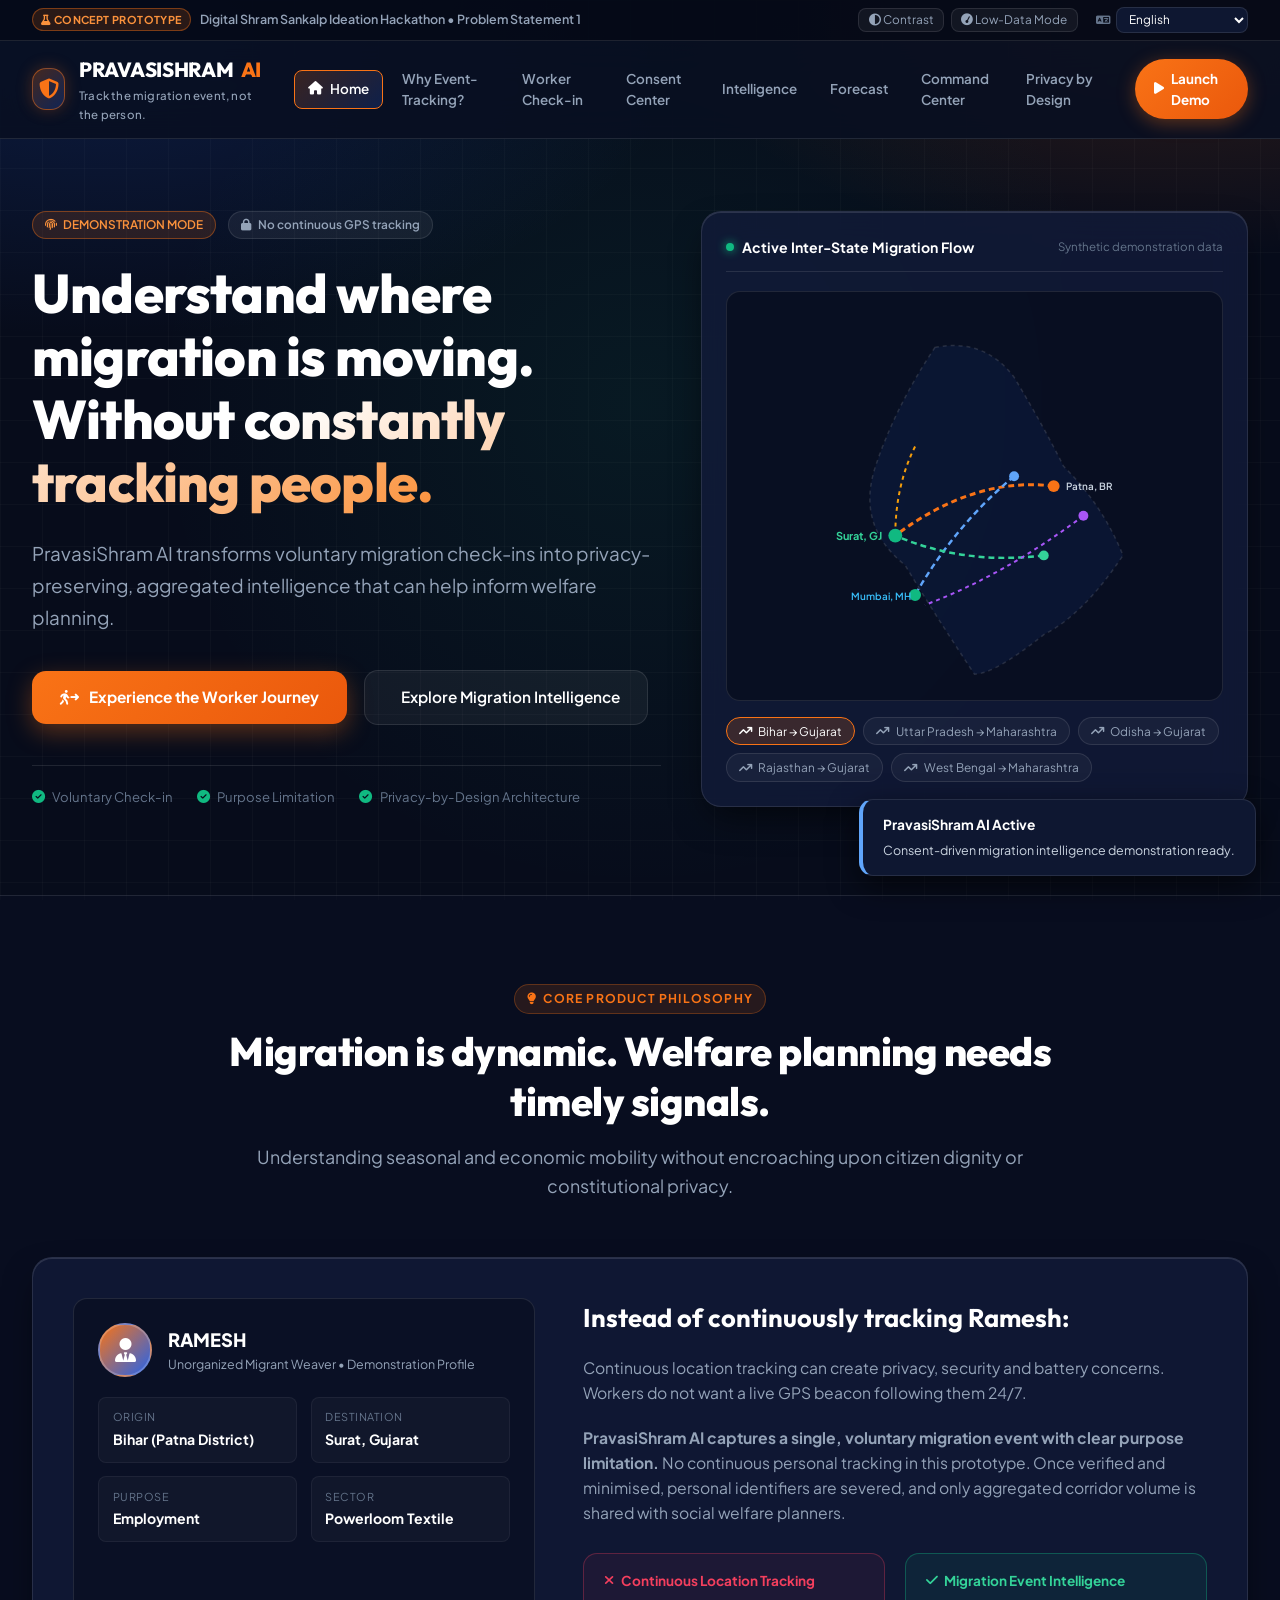
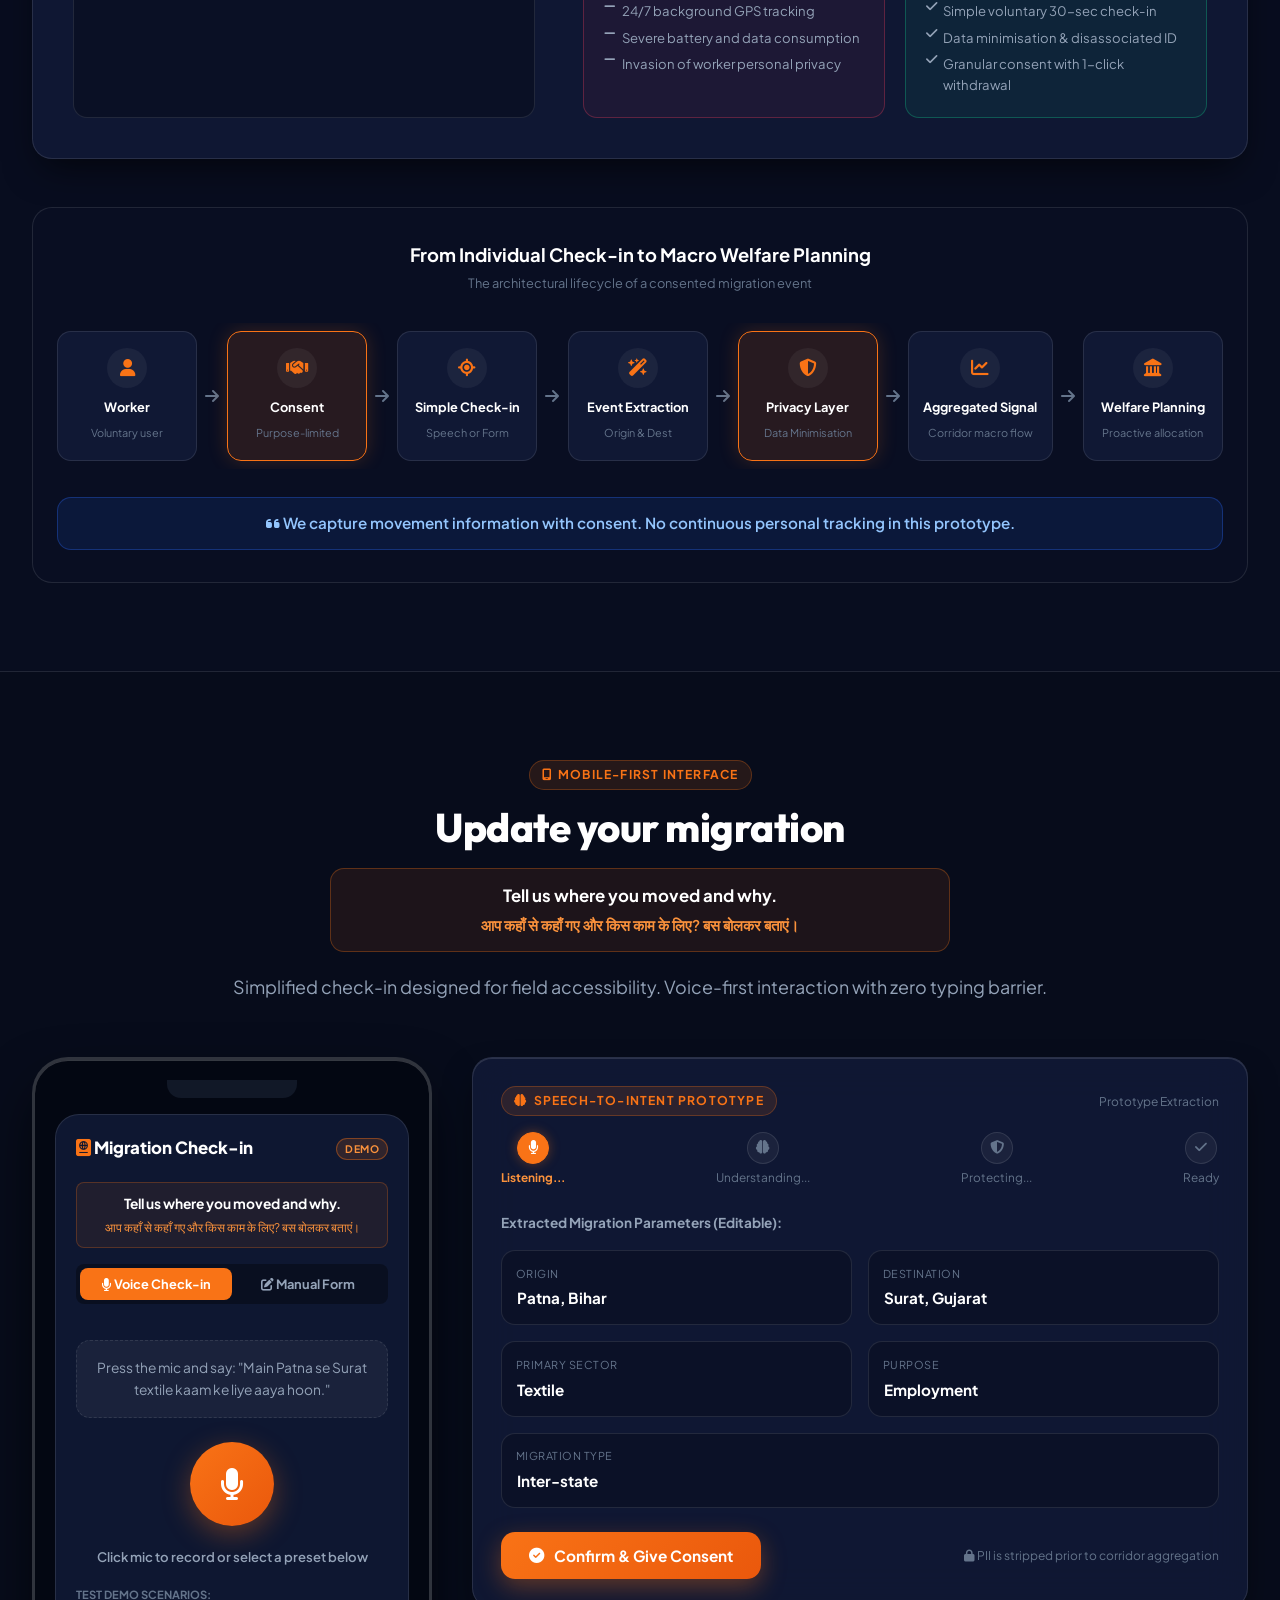
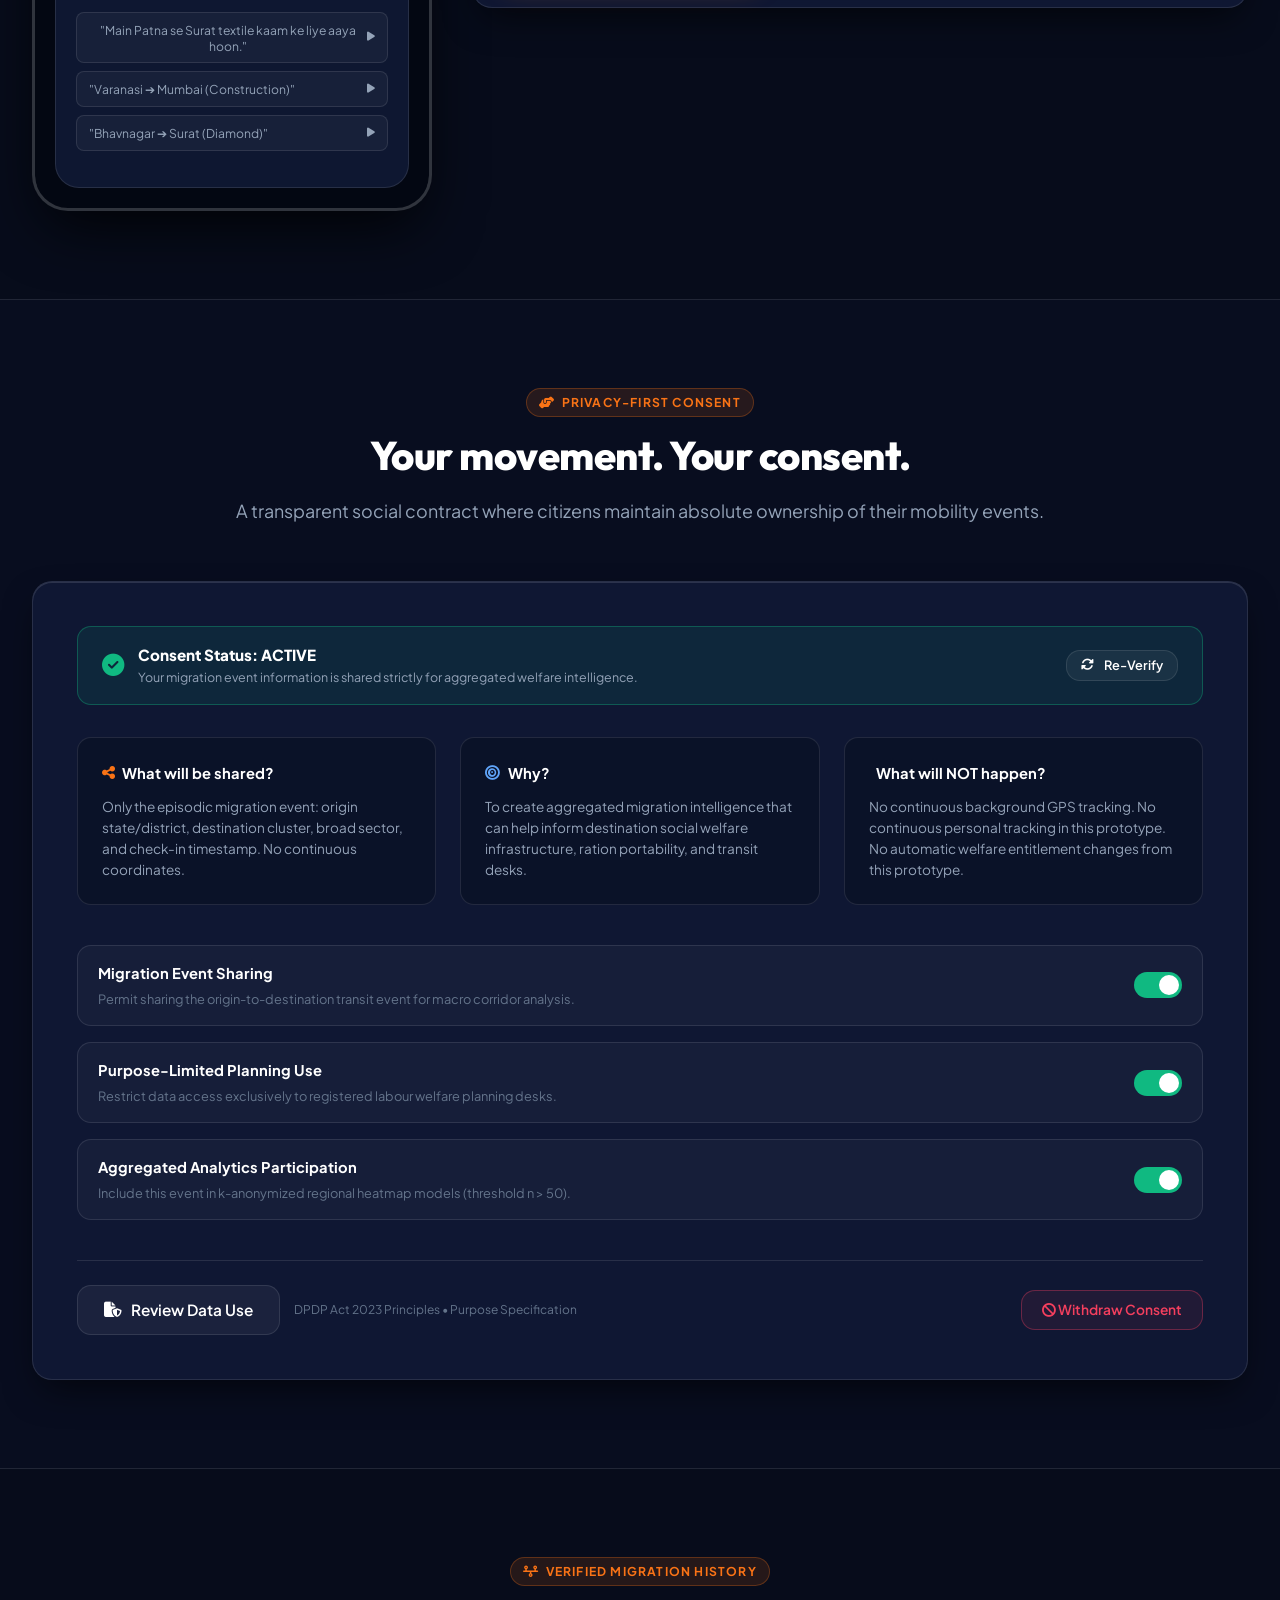
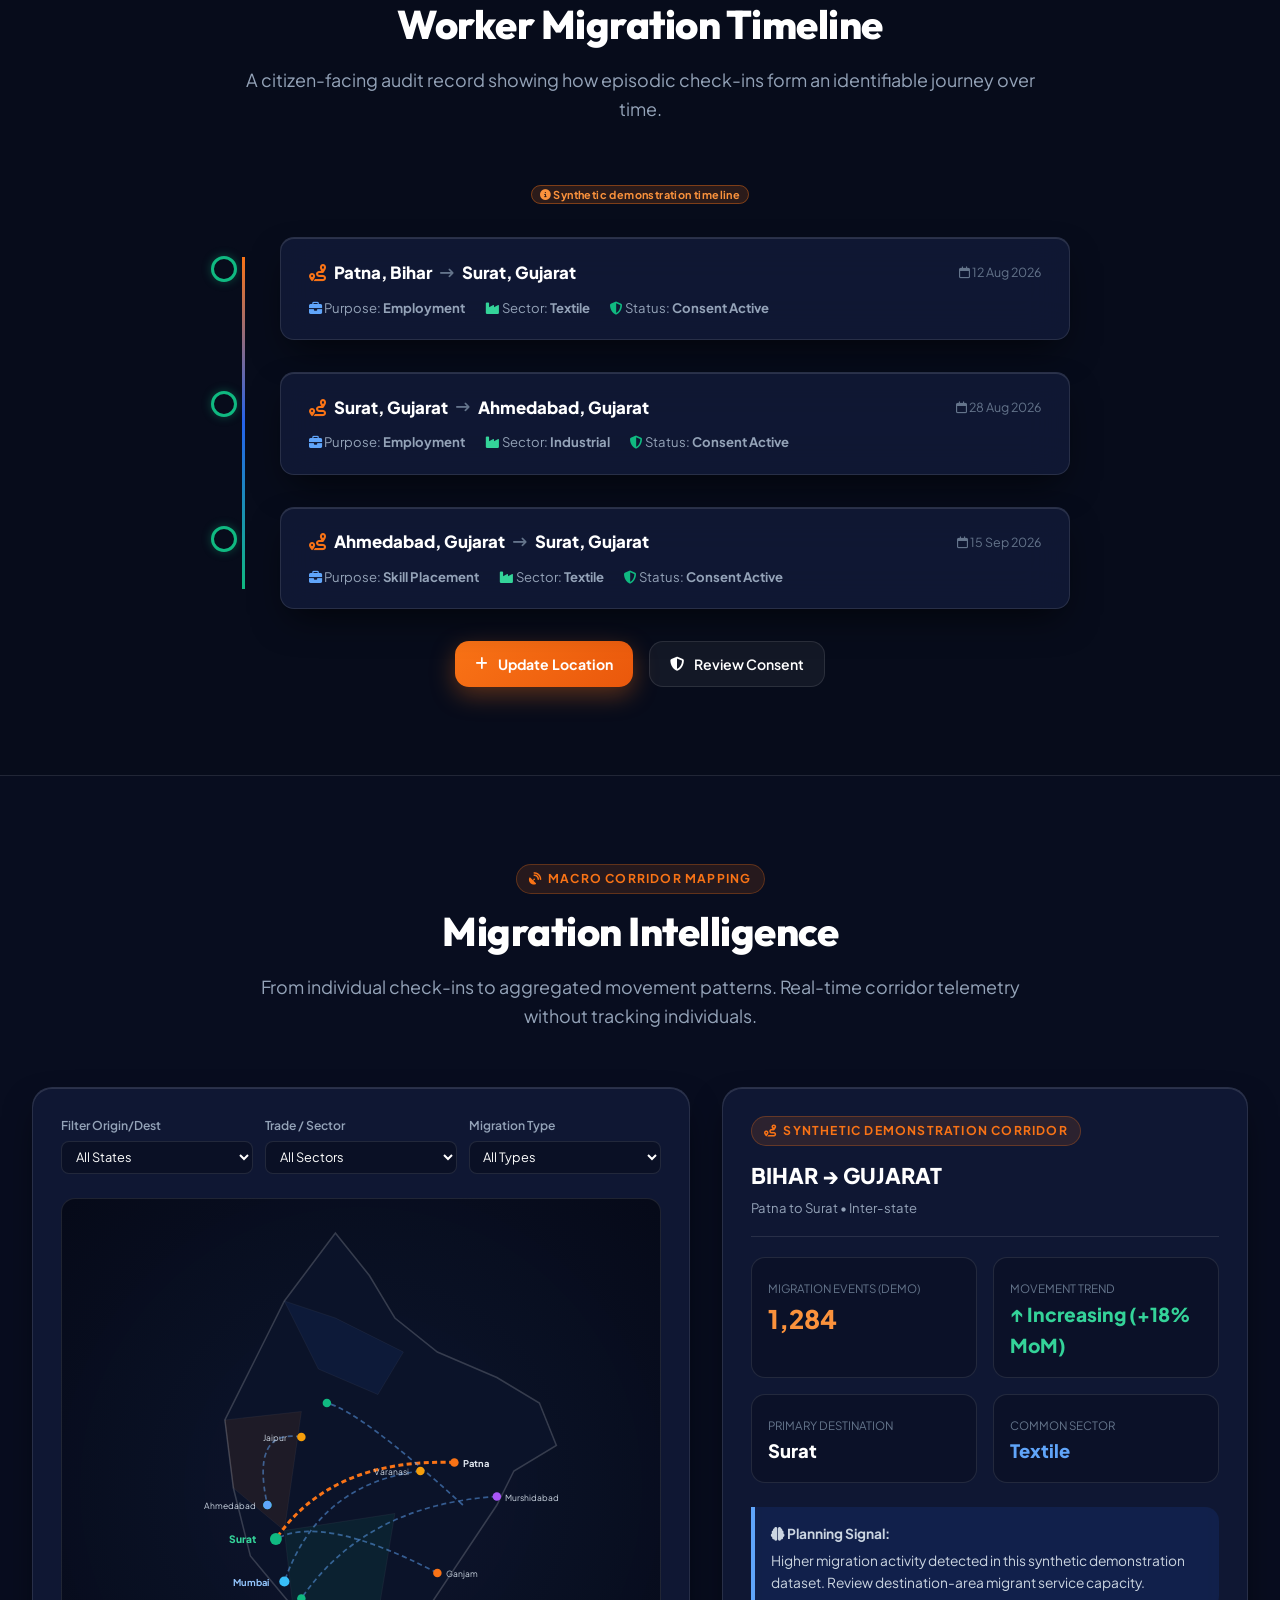
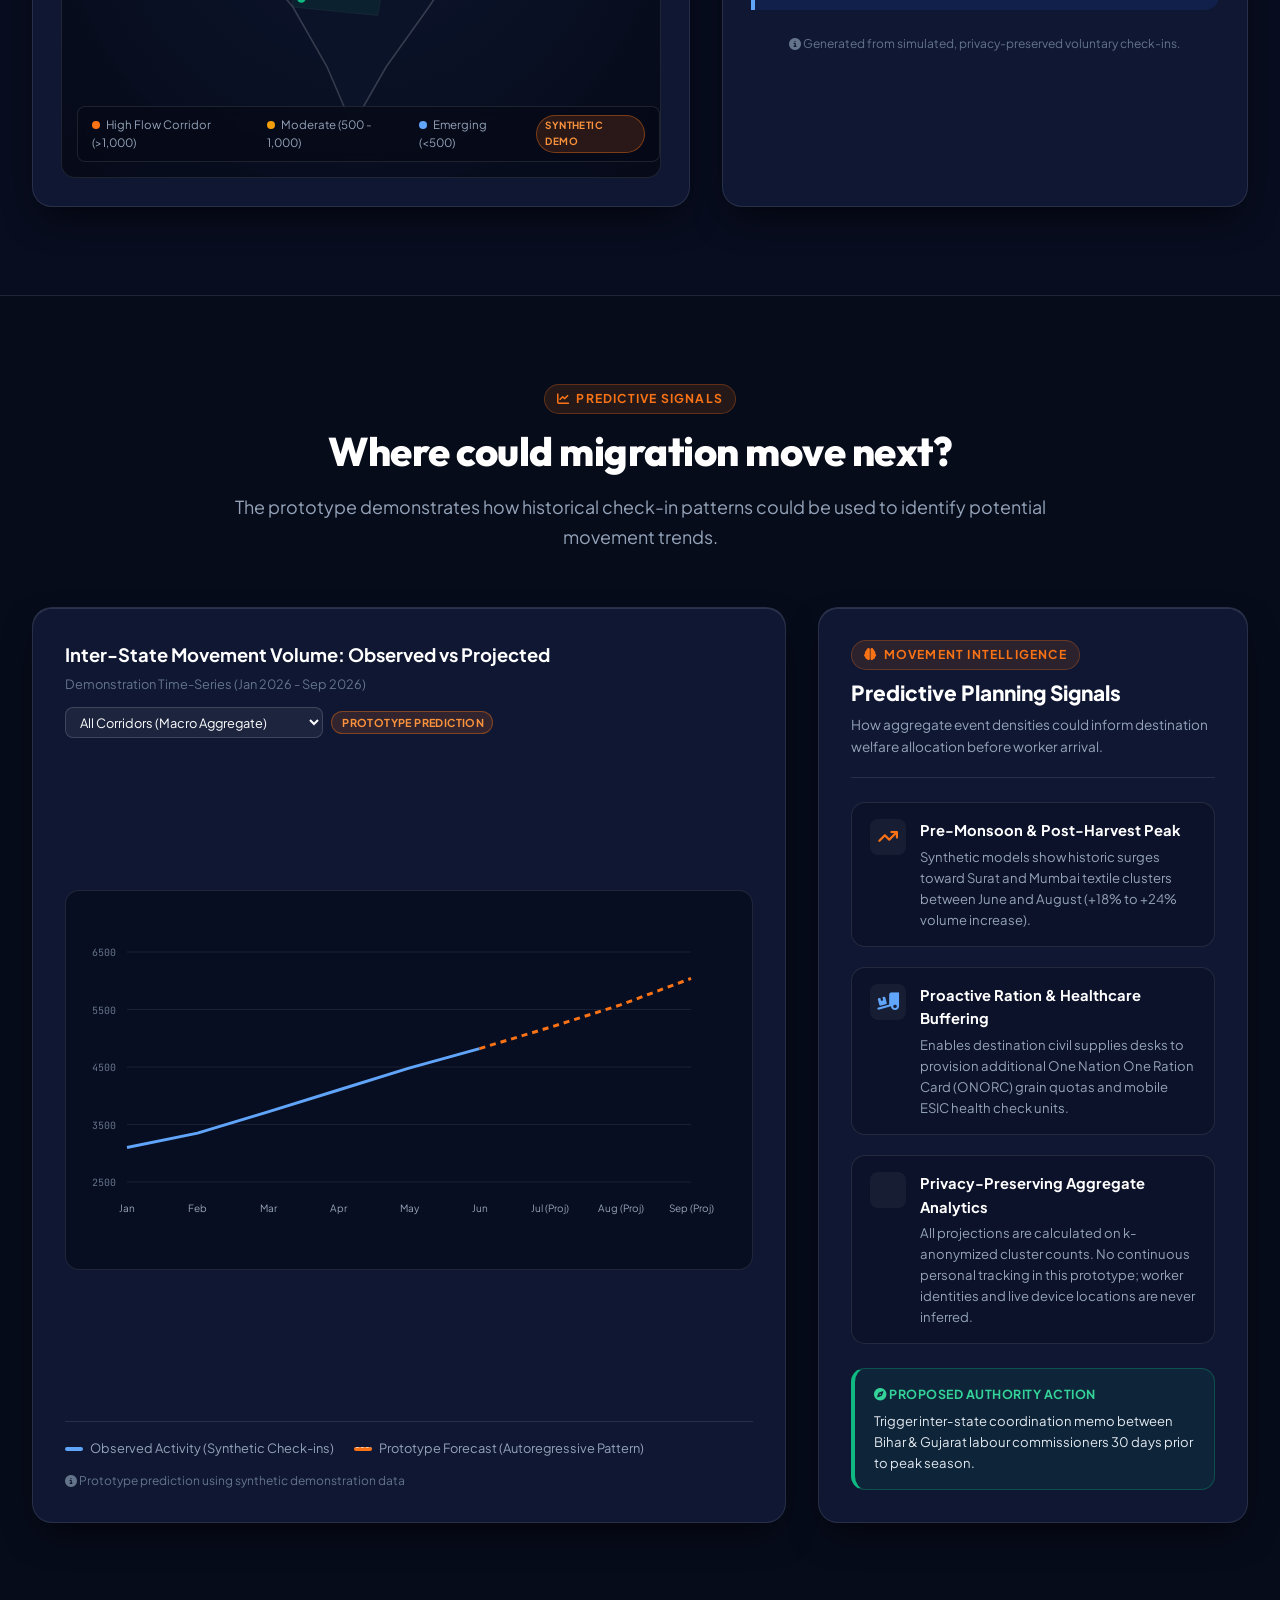
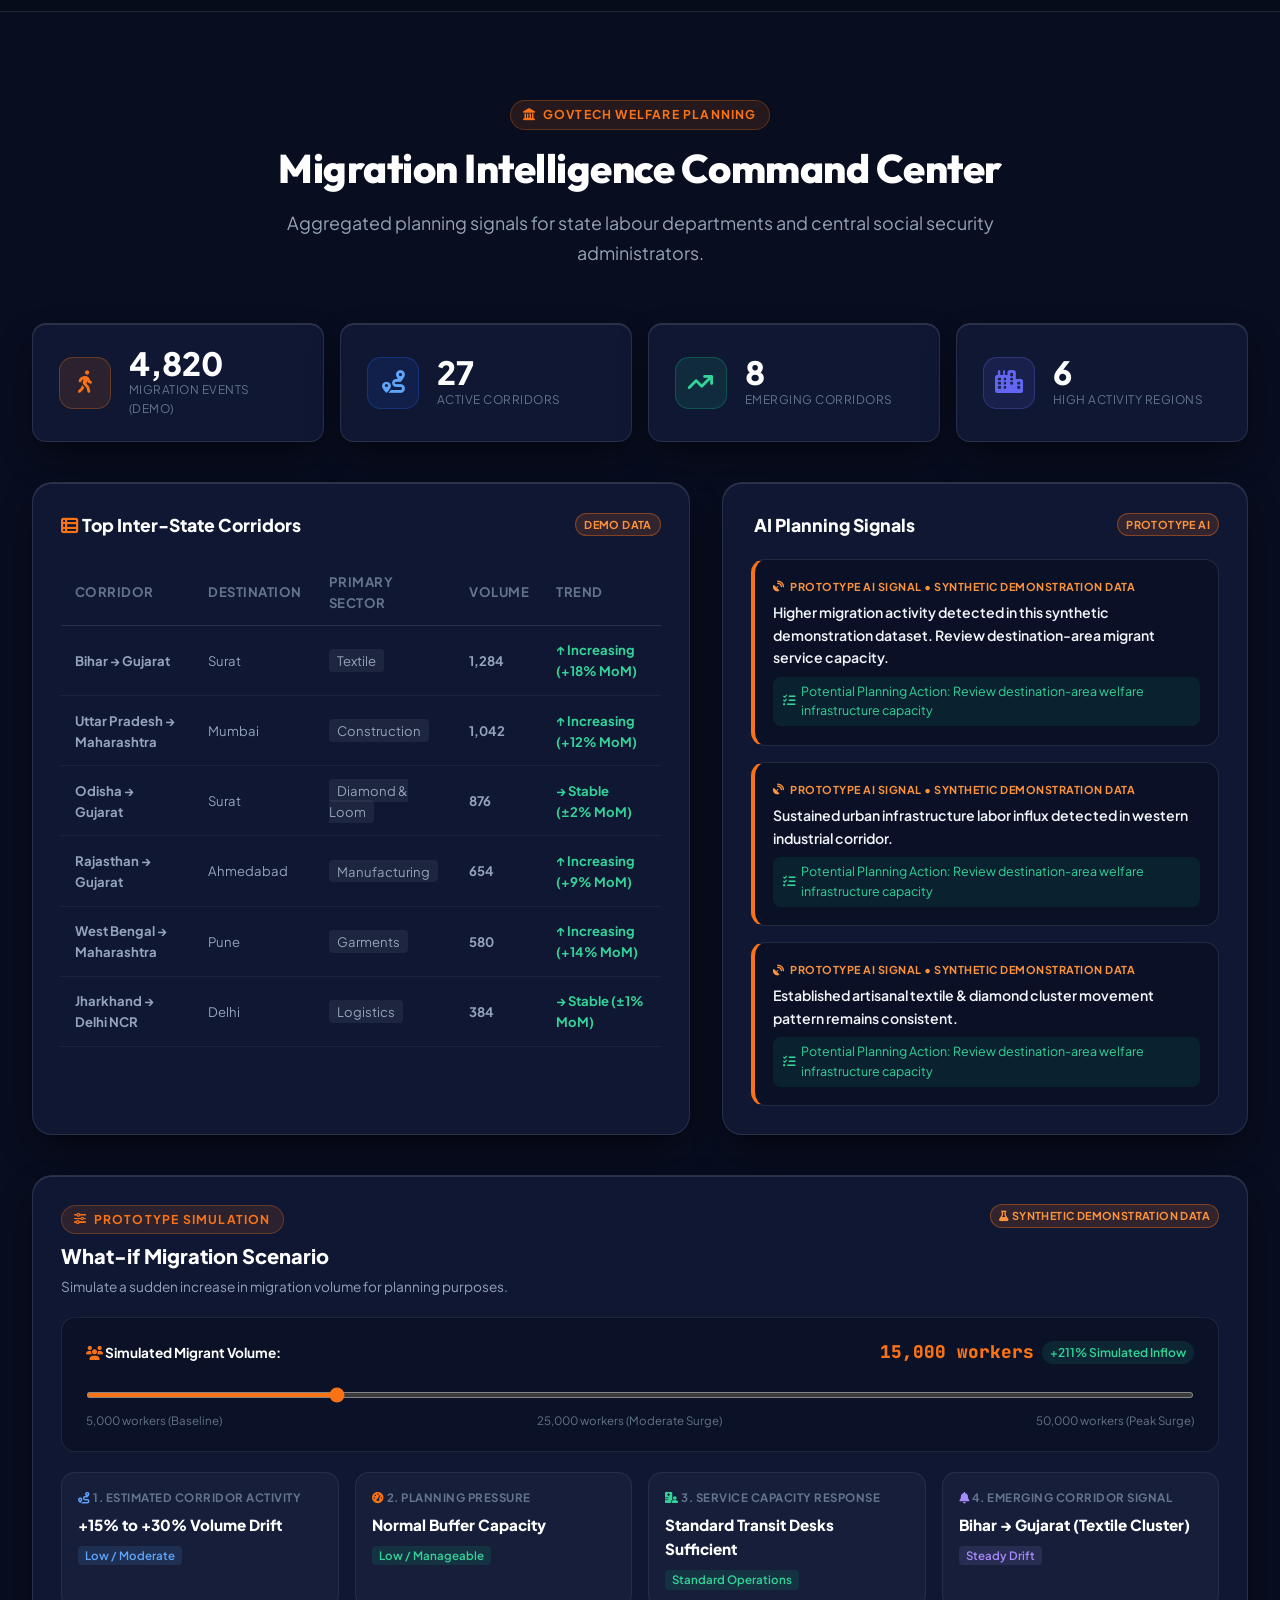
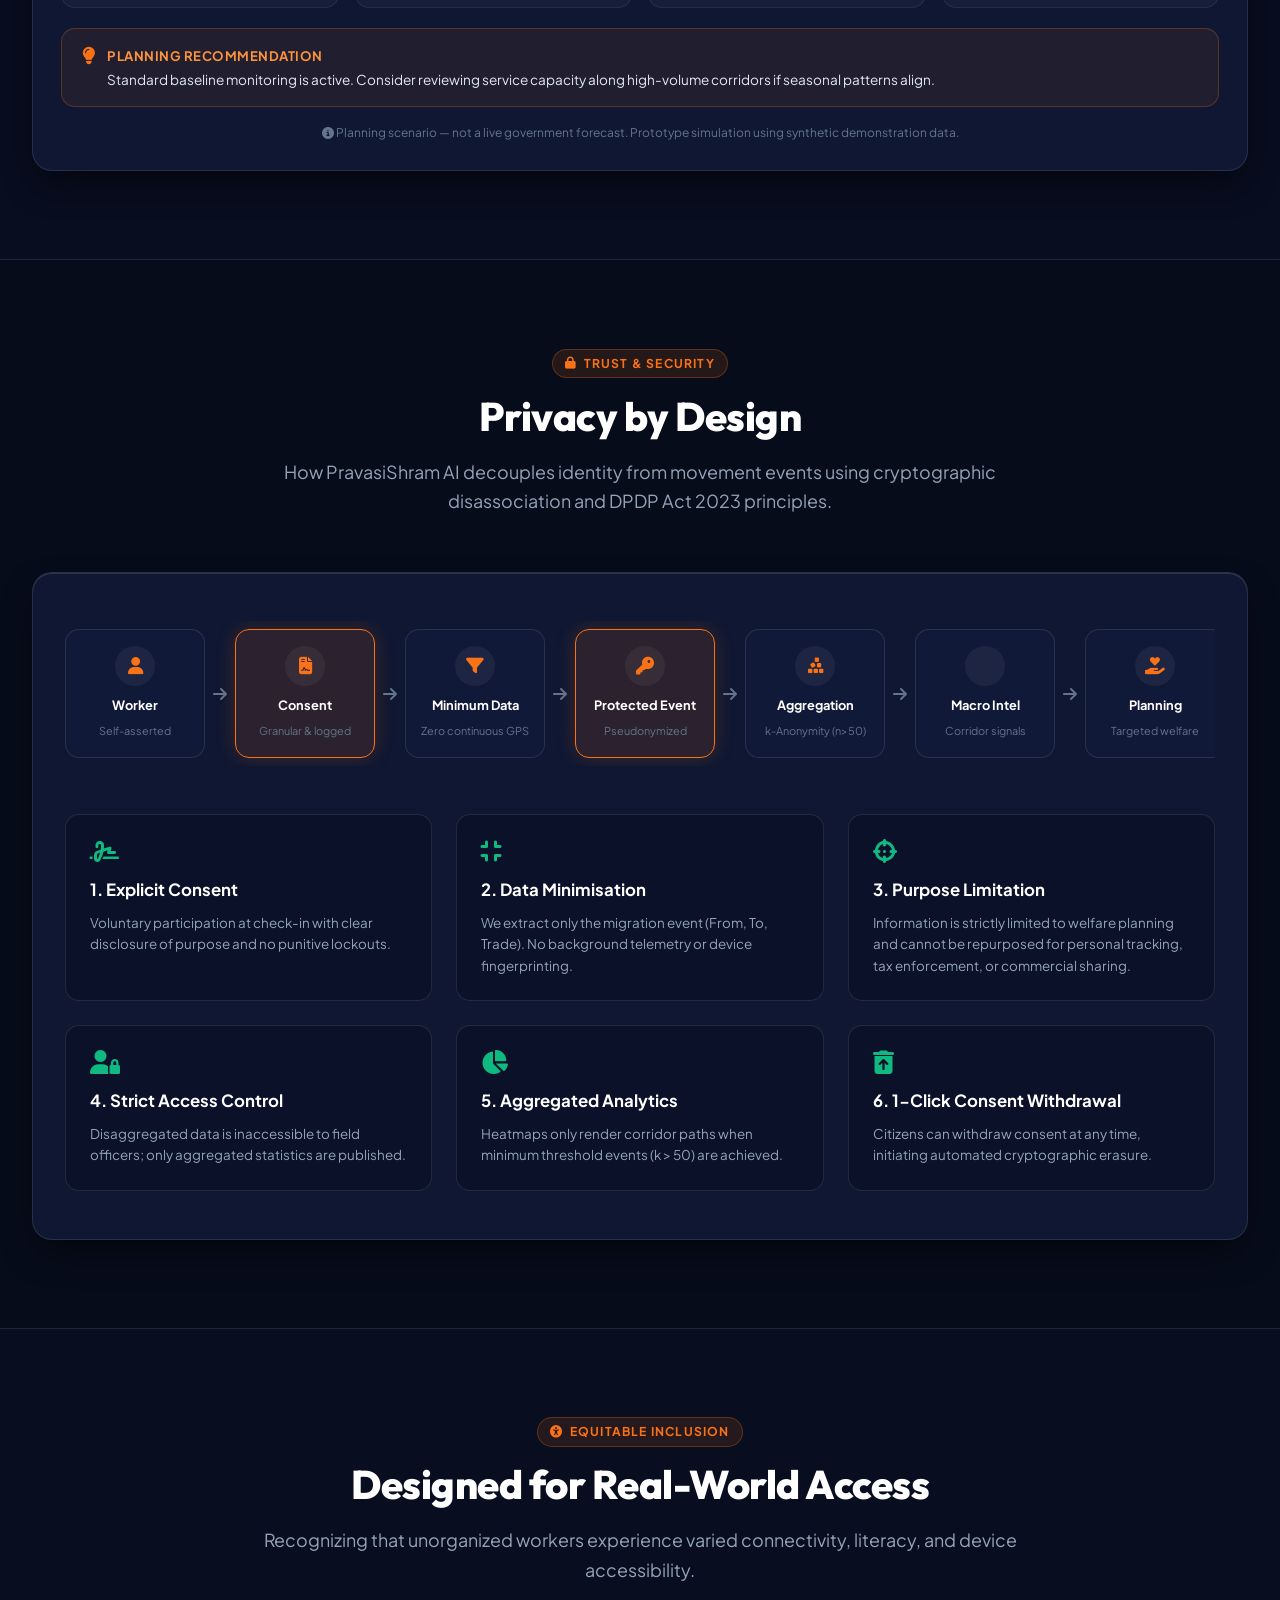
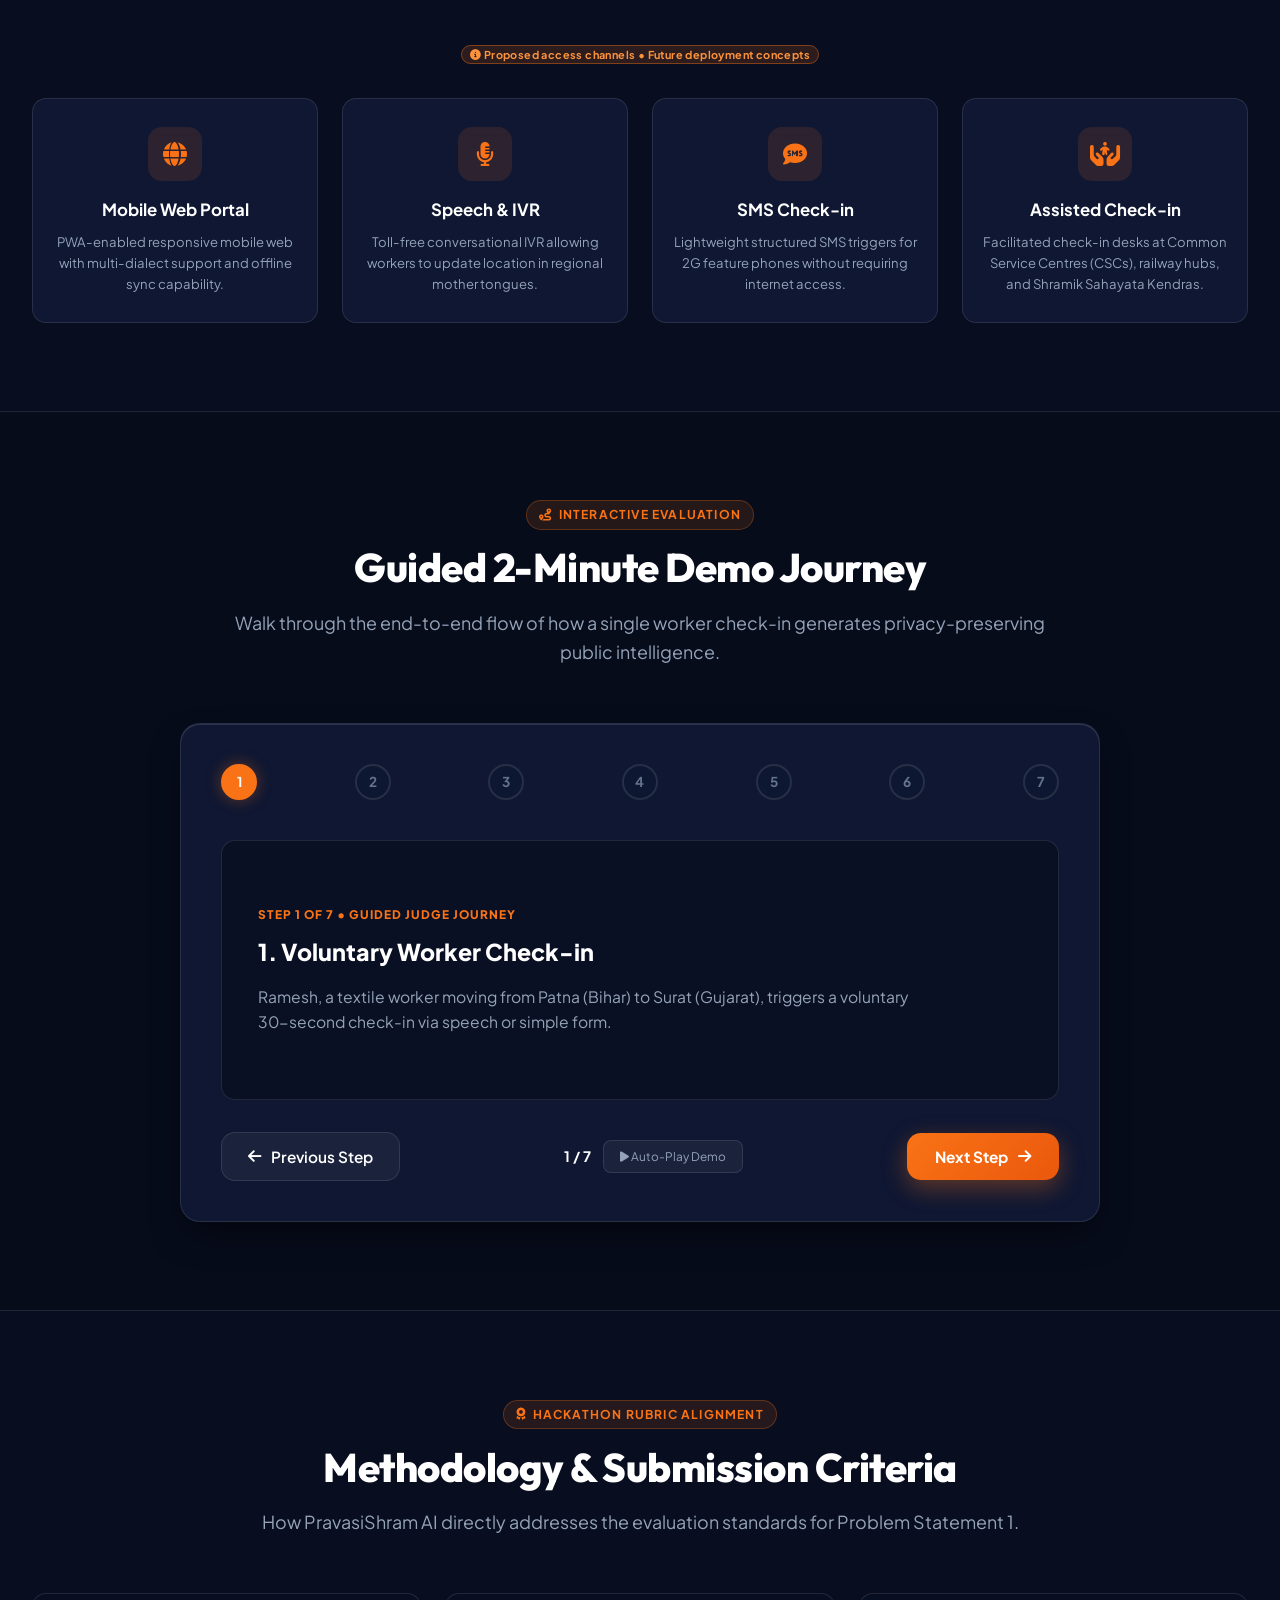
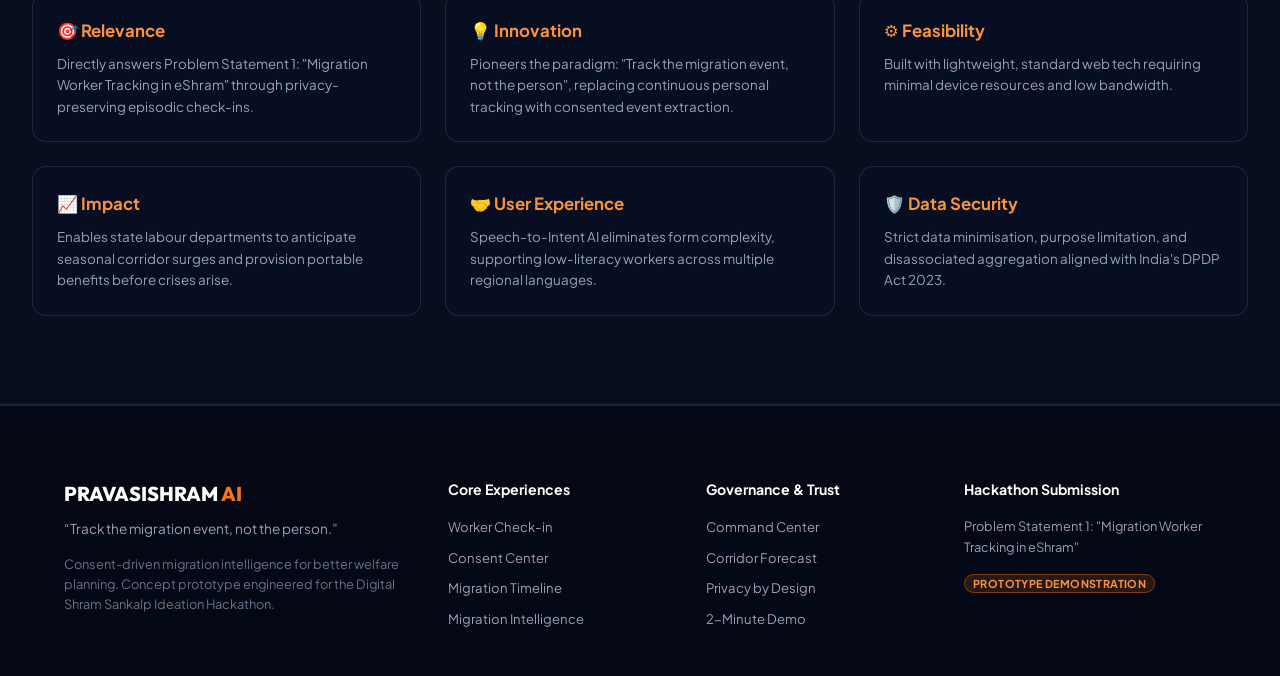
==== index.html @ 41434711 "Final PravasiShram AI prototype" ====
<!DOCTYPE html>
<html lang="en">
<head>
  <meta charset="UTF-8">
  <meta name="viewport" content="width=device-width, initial-scale=1.0">
  <title>PravasiShram AI | Consent-Driven Migration Intelligence for Better Welfare Planning</title>
  
  <!-- Fonts -->
  <link rel="preconnect" href="https://fonts.googleapis.com">
  <link rel="preconnect" href="https://fonts.gstatic.com" crossorigin>
  <link href="https://fonts.googleapis.com/css2?family=Plus+Jakarta+Sans:wght@300;400;500;600;700;800&family=Outfit:wght@400;500;600;700;800;900&family=JetBrains+Mono:wght@400;500;600;700&display=swap" rel="stylesheet">
  
  <!-- Font Awesome Icons -->
  <link rel="stylesheet" href="https://cdnjs.cloudflare.com/ajax/libs/font-awesome/6.5.1/css/all.min.css">
  
  <link rel="stylesheet" href="css/style.css">
</head>
<body>

  <!-- =========================================================
       TOP APEX BAR & ACCESSIBILITY TOOLS
  ========================================================= -->
  <div class="apex-top-bar">
    <div class="apex-top-container">
      <div class="apex-left-badge">
        <span class="demo-chip"><i class="fa-solid fa-flask"></i> CONCEPT PROTOTYPE</span>
        <span>Digital Shram Sankalp Ideation Hackathon • Problem Statement 1</span>
      </div>
      <div class="apex-right-tools">
        <div class="tool-group">
          <button class="tool-btn" id="btnToggleContrast" title="Toggle High Contrast Display"><i class="fa-solid fa-circle-half-stroke"></i> Contrast</button>
          <button class="tool-btn" id="btnToggleLowData" title="Toggle Low-Data Mode"><i class="fa-solid fa-gauge-simple-high"></i> Low-Data Mode</button>
        </div>
        <div class="tool-group">
          <label for="langSelector" style="font-size:0.72rem; color:var(--text-muted);"><i class="fa-solid fa-language"></i></label>
          <select class="lang-select" id="langSelector">
            <option value="en" selected>English</option>
            <option value="hi">हिंदी (Hindi)</option>
            <option value="gu">ગુજરાતી (Gujarati)</option>
            <option value="mr">मराठी (Marathi)</option>
            <option value="bn">বাংলা (Bengali)</option>
          </select>
        </div>
      </div>
    </div>
  </div>

  <!-- =========================================================
       MAIN NAVIGATION BAR
  ========================================================= -->
  <header class="main-navbar">
    <div class="navbar-container">
      <a href="#hero" class="nav-brand">
        <div class="brand-symbol"><i class="fa-solid fa-shield-halved"></i></div>
        <div class="brand-meta">
          <div class="brand-title">
            PRAVASISHRAM <span style="color:var(--saffron);">AI</span>
          </div>
          <div class="brand-tagline" id="i18n-brand-tag">Track the migration event, not the person.</div>
        </div>
      </a>

      <nav class="nav-menu" id="navMenu">
        <a href="#hero" class="nav-item active"><i class="fa-solid fa-house"></i> Home</a>
        <a href="#story" class="nav-item">Why Event-Tracking?</a>
        <a href="#worker" class="nav-item">Worker Check-in</a>
        <a href="#consent" class="nav-item">Consent Center</a>
        <a href="#intelligence" class="nav-item">Intelligence</a>
        <a href="#forecast" class="nav-item">Forecast</a>
        <a href="#authority" class="nav-item">Command Center</a>
        <a href="#privacy" class="nav-item">Privacy by Design</a>
      </nav>

      <div style="display:flex; align-items:center; gap:0.75rem;">
        <a href="#demo" class="nav-cta-btn"><i class="fa-solid fa-play"></i> Launch Demo</a>
        <button class="mobile-menu-toggle" id="btnMobileMenu" aria-label="Toggle navigation menu"><i class="fa-solid fa-bars"></i></button>
      </div>
    </div>
  </header>

  <main>
    <!-- =========================================================
         1. HERO SECTION
    ========================================================= -->
    <section id="hero" class="hero-section">
      <div class="content-container">
        <div class="hero-grid">
          <div class="hero-content-side">
            <div class="hero-badge-row">
              <span class="hero-tag saffron"><i class="fa-solid fa-fingerprint"></i> DEMONSTRATION MODE</span>
              <span class="hero-tag"><i class="fa-solid fa-lock"></i> No continuous GPS tracking</span>
            </div>
            
            <h1 class="hero-headline">
              <span id="i18n-hero-title">Understand where migration is moving.</span>
              <span class="headline-highlight"> Without constantly tracking people.</span>
            </h1>

            <p class="hero-subtext" id="i18n-hero-sub">
              PravasiShram AI transforms voluntary migration check-ins into privacy-preserving, aggregated intelligence that can help inform welfare planning.
            </p>

            <div class="hero-cta-group">
              <a href="#worker" class="btn-primary" id="i18n-btn-journey">
                <i class="fa-solid fa-person-walking-arrow-right"></i> Experience the Worker Journey
              </a>
              <a href="#intelligence" class="btn-secondary" id="i18n-btn-intel">
                <i class="fa-solid fa-chart-network"></i> Explore Migration Intelligence
              </a>
            </div>

            <div class="hero-trust-strip">
              <div class="trust-item"><i class="fa-solid fa-circle-check"></i> Voluntary Check-in</div>
              <div class="trust-item"><i class="fa-solid fa-circle-check"></i> Purpose Limitation</div>
              <div class="trust-item"><i class="fa-solid fa-circle-check"></i> Privacy-by-Design Architecture</div>
            </div>
          </div>

          <!-- Hero Animated Migration Visual Card -->
          <div class="hero-visual-frame">
            <div class="visual-top-bar">
              <div class="visual-title">
                <span class="live-indicator"></span>
                <span>Active Inter-State Migration Flow</span>
              </div>
              <span style="font-size:0.72rem; color:var(--text-muted);">Synthetic demonstration data</span>
            </div>

            <div class="hero-map-svg-wrap">
              <svg class="hero-svg-canvas" viewBox="0 0 500 380" fill="none" xmlns="http://www.w3.org/2000/svg">
                <!-- Abstract India Shape Background -->
                <path d="M210,40 Q260,30 290,70 Q320,120 340,160 Q380,200 400,250 Q360,310 320,330 Q270,370 250,370 Q210,310 180,260 Q130,220 150,160 Q170,100 210,40 Z" fill="rgba(37, 99, 235, 0.08)" stroke="rgba(255, 255, 255, 0.12)" stroke-width="1.5" stroke-dasharray="4 4" />
                
                <!-- Corridors -->
                <!-- Bihar -> Gujarat -->
                <path d="M 330 180 Q 250 170 170 230" stroke="#f97316" stroke-width="3" stroke-dasharray="6 4" fill="none" />
                <!-- UP -> Maharashtra -->
                <path d="M 290 170 Q 230 220 190 290" stroke="#60a5fa" stroke-width="2.5" stroke-dasharray="6 4" fill="none" />
                <!-- Odisha -> Gujarat -->
                <path d="M 320 250 Q 240 260 170 230" stroke="#34d399" stroke-width="2.5" stroke-dasharray="6 4" fill="none" />
                <!-- Rajasthan -> Gujarat -->
                <path d="M 190 140 Q 170 180 170 230" stroke="#f59e0b" stroke-width="2" stroke-dasharray="4 4" fill="none" />
                <!-- WB -> Maharashtra -->
                <path d="M 360 210 Q 280 270 200 300" stroke="#a855f7" stroke-width="2" stroke-dasharray="4 4" fill="none" />

                <!-- Anchor Points -->
                <circle cx="330" cy="180" r="6" fill="#f97316" /> <!-- Patna -->
                <circle cx="170" cy="230" r="7" fill="#10b981" /> <!-- Surat -->
                <circle cx="290" cy="170" r="5" fill="#60a5fa" /> <!-- Varanasi -->
                <circle cx="190" cy="290" r="6" fill="#10b981" /> <!-- Mumbai -->
                <circle cx="320" cy="250" r="5" fill="#34d399" /> <!-- Ganjam -->
                <circle cx="360" cy="210" r="5" fill="#a855f7" /> <!-- Murshidabad -->

                <!-- Node Labels -->
                <text x="342" y="184" fill="#cbd5e1" font-size="10" font-family="Plus Jakarta Sans" font-weight="600">Patna, BR</text>
                <text x="110" y="234" fill="#34d399" font-size="11" font-family="Plus Jakarta Sans" font-weight="700">Surat, GJ</text>
                <text x="125" y="295" fill="#38bdf8" font-size="10" font-family="Plus Jakarta Sans" font-weight="600">Mumbai, MH</text>
              </svg>
            </div>

            <div class="corridor-pills-row" id="heroCorridorPills">
              <!-- Dynamically populated -->
            </div>
          </div>
        </div>
      </div>
    </section>

    <!-- =========================================================
         2. PROBLEM -> SOLUTION STORY (RAMESH'S JOURNEY)
    ========================================================= -->
    <section id="story" class="section-wrap alt-surface">
      <div class="content-container">
        <div class="section-header">
          <span class="section-category"><i class="fa-solid fa-lightbulb"></i> CORE PRODUCT PHILOSOPHY</span>
          <h2 class="section-title">Migration is dynamic. Welfare planning needs timely signals.</h2>
          <p class="section-subtitle">Understanding seasonal and economic mobility without encroaching upon citizen dignity or constitutional privacy.</p>
        </div>

        <div class="story-card-glass">
          <div class="story-split">
            <!-- Left: Ramesh Profile -->
            <div class="worker-profile-card">
              <div class="wpc-header">
                <div class="wpc-avatar"><i class="fa-solid fa-user-tie"></i></div>
                <div>
                  <div class="wpc-name">RAMESH</div>
                  <div class="wpc-role">Unorganized Migrant Weaver • Demonstration Profile</div>
                </div>
              </div>

              <div class="wpc-grid">
                <div class="wpc-item">
                  <span class="wpc-label">ORIGIN</span>
                  <span class="wpc-val">Bihar (Patna District)</span>
                </div>
                <div class="wpc-item">
                  <span class="wpc-label">DESTINATION</span>
                  <span class="wpc-val">Surat, Gujarat</span>
                </div>
                <div class="wpc-item">
                  <span class="wpc-label">PURPOSE</span>
                  <span class="wpc-val">Employment</span>
                </div>
                <div class="wpc-item">
                  <span class="wpc-label">SECTOR</span>
                  <span class="wpc-val">Powerloom Textile</span>
                </div>
              </div>
            </div>

            <!-- Right: The Contrast Narrative -->
            <div class="story-narrative">
              <h3>Instead of continuously tracking Ramesh:</h3>
              <p>
                Continuous location tracking can create privacy, security and battery concerns. Workers do not want a live GPS beacon following them 24/7.
              </p>
              <p>
                <strong>PravasiShram AI captures a single, voluntary migration event with clear purpose limitation.</strong> No continuous personal tracking in this prototype. Once verified and minimised, personal identifiers are severed, and only aggregated corridor volume is shared with social welfare planners.
              </p>

              <div class="contrast-box">
                <div class="cb-col bad">
                  <div class="cb-title"><i class="fa-solid fa-xmark"></i> Continuous Location Tracking</div>
                  <ul>
                    <li><i class="fa-solid fa-minus"></i> 24/7 background GPS tracking</li>
                    <li><i class="fa-solid fa-minus"></i> Severe battery and data consumption</li>
                    <li><i class="fa-solid fa-minus"></i> Invasion of worker personal privacy</li>
                  </ul>
                </div>
                <div class="cb-col good">
                  <div class="cb-title"><i class="fa-solid fa-check"></i> Migration Event Intelligence</div>
                  <ul>
                    <li><i class="fa-solid fa-check"></i> Simple voluntary 30-sec check-in</li>
                    <li><i class="fa-solid fa-check"></i> Data minimisation & disassociated ID</li>
                    <li><i class="fa-solid fa-check"></i> Granular consent with 1-click withdrawal</li>
                  </ul>
                </div>
              </div>
            </div>
          </div>
        </div>

        <!-- The 7-Step Conceptual Flow Diagram -->
        <div class="flow-diagram-container">
          <div class="flow-title-row">
            <h4>From Individual Check-in to Macro Welfare Planning</h4>
            <span style="font-size:0.8rem; color:var(--text-muted);">The architectural lifecycle of a consented migration event</span>
          </div>

          <div class="flow-nodes-track">
            <div class="flow-node">
              <div class="fn-icon"><i class="fa-solid fa-user"></i></div>
              <span class="fn-label">Worker</span>
              <span class="fn-sub">Voluntary user</span>
            </div>
            <i class="fa-solid fa-arrow-right flow-arrow"></i>

            <div class="flow-node highlight">
              <div class="fn-icon"><i class="fa-solid fa-handshake"></i></div>
              <span class="fn-label">Consent</span>
              <span class="fn-sub">Purpose-limited</span>
            </div>
            <i class="fa-solid fa-arrow-right flow-arrow"></i>

            <div class="flow-node">
              <div class="fn-icon"><i class="fa-solid fa-location-crosshairs"></i></div>
              <span class="fn-label">Simple Check-in</span>
              <span class="fn-sub">Speech or Form</span>
            </div>
            <i class="fa-solid fa-arrow-right flow-arrow"></i>

            <div class="flow-node">
              <div class="fn-icon"><i class="fa-solid fa-wand-magic-sparkles"></i></div>
              <span class="fn-label">Event Extraction</span>
              <span class="fn-sub">Origin & Dest</span>
            </div>
            <i class="fa-solid fa-arrow-right flow-arrow"></i>

            <div class="flow-node highlight">
              <div class="fn-icon"><i class="fa-solid fa-shield-halved"></i></div>
              <span class="fn-label">Privacy Layer</span>
              <span class="fn-sub">Data Minimisation</span>
            </div>
            <i class="fa-solid fa-arrow-right flow-arrow"></i>

            <div class="flow-node">
              <div class="fn-icon"><i class="fa-solid fa-chart-line"></i></div>
              <span class="fn-label">Aggregated Signal</span>
              <span class="fn-sub">Corridor macro flow</span>
            </div>
            <i class="fa-solid fa-arrow-right flow-arrow"></i>

            <div class="flow-node">
              <div class="fn-icon"><i class="fa-solid fa-landmark"></i></div>
              <span class="fn-label">Welfare Planning</span>
              <span class="fn-sub">Proactive allocation</span>
            </div>
          </div>

          <div class="flow-banner-quote">
            <i class="fa-solid fa-quote-left"></i> We capture movement information with consent. No continuous personal tracking in this prototype.
          </div>
        </div>
      </div>
    </section>

    <!-- =========================================================
         3. WORKER EXPERIENCE (MOBILE-FIRST CARD)
    ========================================================= -->
    <section id="worker" class="section-wrap">
      <div class="content-container">
        <div class="section-header">
          <span class="section-category"><i class="fa-solid fa-mobile-screen"></i> MOBILE-FIRST INTERFACE</span>
          <h2 class="section-title" id="i18n-worker-title">Update your migration</h2>
          <div style="background:rgba(249,115,22,0.09); border:1px solid rgba(249,115,22,0.3); border-radius:var(--radius-md); padding:0.85rem 1.25rem; margin:0 auto 1.25rem auto; max-width:620px;">
            <div style="font-size:1.05rem; font-weight:700; color:#fff;">Tell us where you moved and why.</div>
            <div style="font-size:0.92rem; color:var(--saffron-light); font-weight:600; margin-top:0.25rem;">आप कहाँ से कहाँ गए और किस काम के लिए? बस बोलकर बताएं।</div>
          </div>
          <p class="section-subtitle">Simplified check-in designed for field accessibility. Voice-first interaction with zero typing barrier.</p>
        </div>

        <div class="worker-exp-layout">
          <!-- Mobile Mockup Phone -->
          <div class="phone-mockup-frame">
            <div class="phone-notch"></div>
            <div class="phone-screen">
              <div class="ps-header">
                <div class="ps-title"><i class="fa-solid fa-passport" style="color:var(--saffron);"></i> Migration Check-in</div>
                <span class="demo-chip" style="font-size:0.65rem;">DEMO</span>
              </div>

              <div style="background:rgba(249,115,22,0.08); border:1px solid rgba(249,115,22,0.25); border-radius:var(--radius-sm); padding:0.6rem 0.75rem; margin-bottom:1rem; text-align:center;">
                <div style="font-size:0.86rem; font-weight:700; color:#fff;">Tell us where you moved and why.</div>
                <div style="font-size:0.75rem; color:var(--saffron-light); margin-top:0.2rem;">आप कहाँ से कहाँ गए और किस काम के लिए? बस बोलकर बताएं।</div>
              </div>

              <div class="ps-tabs">
                <button class="ps-tab active" id="tabCheckinVoice"><i class="fa-solid fa-microphone"></i> Voice Check-in</button>
                <button class="ps-tab" id="tabCheckinManual"><i class="fa-solid fa-pen-to-square"></i> Manual Form</button>
              </div>

              <!-- Voice Check-in Pane -->
              <div class="voice-checkin-pane" id="paneVoice">
                <div class="voice-bubble-prompt" id="i18n-voice-prompt">
                  Press the mic and say: "Main Patna se Surat textile kaam ke liye aaya hoon."
                </div>

                <button class="big-mic-button" id="btnBigMic" title="Click to speak or simulate speech">
                  <i class="fa-solid fa-microphone"></i>
                </button>

                <div class="mic-status-text" id="micStatusText">Click mic to record or select a preset below</div>

                <!-- Speech / Demo Recognized Transcript Display -->
                <div class="voice-transcript-card" id="voiceTranscriptContainer" style="display:none; background:rgba(10,16,36,0.92); border:1px solid rgba(249,115,22,0.35); border-radius:var(--radius-sm); padding:0.75rem 0.85rem; margin:0.85rem 0; text-align:left;">
                  <div style="display:flex; justify-content:space-between; align-items:center; margin-bottom:0.35rem;">
                    <span id="transcriptLabel" style="font-size:0.72rem; font-weight:700; text-transform:uppercase; letter-spacing:0.5px; color:var(--emerald-light);"><i class="fa-solid fa-quote-left"></i> You said:</span>
                    <span id="transcriptStatusBadge" style="font-size:0.68rem; color:var(--text-muted); background:rgba(255,255,255,0.06); padding:0.1rem 0.45rem; border-radius:var(--radius-full);">Speech Recognized</span>
                  </div>
                  <div id="voiceTranscriptText" style="font-size:0.88rem; color:#fff; font-weight:600; line-height:1.45; word-break:break-word;">
                    "Main Patna se Surat textile kaam ke liye aaya hoon."
                  </div>
                </div>

                <div class="quick-voice-chips">
                  <span style="font-size:0.7rem; color:var(--text-muted); font-weight:700;">TEST DEMO SCENARIOS:</span>
                  <button class="qvc-btn" data-sample="Main Patna se Surat textile kaam ke liye aaya hoon.">
                    <span>"Main Patna se Surat textile kaam ke liye aaya hoon."</span>
                    <i class="fa-solid fa-play" style="font-size:0.65rem;"></i>
                  </button>
                  <button class="qvc-btn" data-sample="हम बनारस से मुंबई निर्माण कार्य के लिए आए हैं।">
                    <span>"Varanasi ➔ Mumbai (Construction)"</span>
                    <i class="fa-solid fa-play" style="font-size:0.65rem;"></i>
                  </button>
                  <button class="qvc-btn" data-sample="હું ભાવનગરથી સુરત હીરા ઘસવાના કામ માટે આવ્યો છું.">
                    <span>"Bhavnagar ➔ Surat (Diamond)"</span>
                    <i class="fa-solid fa-play" style="font-size:0.65rem;"></i>
                  </button>
                </div>
              </div>

              <!-- Manual Check-in Pane -->
              <div class="manual-form-grid" id="paneManual" style="display:none;">
                <form id="manualCheckinForm">
                  <div class="form-group">
                    <label for="manualOrigin">Origin (City, State)</label>
                    <input type="text" id="manualOrigin" class="form-input" value="Patna, Bihar" required>
                  </div>
                  <div class="form-group">
                    <label for="manualDest">Destination (City, State)</label>
                    <input type="text" id="manualDest" class="form-input" value="Surat, Gujarat" required>
                  </div>
                  <div class="form-group">
                    <label for="manualSector">Primary Trade / Sector</label>
                    <select id="manualSector" class="form-select">
                      <option value="Textile" selected>Textile & Handloom</option>
                      <option value="Construction">Construction & Masonry</option>
                      <option value="Manufacturing">Manufacturing & Fabrication</option>
                      <option value="Diamond & Loom">Diamond Polishing</option>
                      <option value="Logistics">Logistics & Warehousing</option>
                    </select>
                  </div>
                  <div class="form-group">
                    <label for="manualPurpose">Purpose of Movement</label>
                    <select id="manualPurpose" class="form-select">
                      <option value="Employment" selected>Employment / Job</option>
                      <option value="Skill Training">Skill Training Placement</option>
                      <option value="Family Relocation">Seasonal Work Relocation</option>
                    </select>
                  </div>
                  <button type="submit" class="btn-primary" style="width:100%; justify-content:center; margin-top:0.5rem;">
                    Extract Migration Event
                  </button>
                </form>
              </div>
            </div>
          </div>

          <!-- Extraction & Confirmation Showcase -->
          <div class="worker-showcase-panel">
            <div class="ai-pipeline-card">
              <div style="display:flex; justify-content:space-between; align-items:center; margin-bottom:1rem;">
                <span class="section-category" style="margin-bottom:0;"><i class="fa-solid fa-brain"></i> Speech-to-Intent Prototype</span>
                <span style="font-size:0.75rem; color:var(--text-muted);">Prototype Extraction</span>
              </div>

              <div class="pipeline-stepper">
                <div class="p-step active" id="stepListening">
                  <div class="p-circle"><i class="fa-solid fa-microphone"></i></div>
                  <span>Listening...</span>
                </div>
                <div class="p-step" id="stepUnderstanding">
                  <div class="p-circle"><i class="fa-solid fa-brain"></i></div>
                  <span>Understanding...</span>
                </div>
                <div class="p-step" id="stepProtecting">
                  <div class="p-circle"><i class="fa-solid fa-shield-halved"></i></div>
                  <span>Protecting...</span>
                </div>
                <div class="p-step" id="stepReady">
                  <div class="p-circle"><i class="fa-solid fa-check"></i></div>
                  <span>Ready</span>
                </div>
              </div>

              <div style="font-size:0.85rem; color:var(--text-secondary); margin-bottom:1rem;">
                <strong>Extracted Migration Parameters (Editable):</strong>
              </div>

              <div class="extracted-entities-grid">
                <div class="entity-chip">
                  <span class="ec-label">Origin</span>
                  <input type="text" class="ec-input" id="entityOrigin" value="Patna, Bihar">
                </div>
                <div class="entity-chip">
                  <span class="ec-label">Destination</span>
                  <input type="text" class="ec-input" id="entityDest" value="Surat, Gujarat">
                </div>
                <div class="entity-chip">
                  <span class="ec-label">Primary Sector</span>
                  <input type="text" class="ec-input" id="entitySector" value="Textile">
                </div>
                <div class="entity-chip">
                  <span class="ec-label">Purpose</span>
                  <input type="text" class="ec-input" id="entityPurpose" value="Employment">
                </div>
                <div class="entity-chip" style="grid-column: span 2;">
                  <span class="ec-label">Migration Type</span>
                  <input type="text" class="ec-input" id="entityType" value="Inter-state">
                </div>
              </div>

              <div style="display:flex; justify-content:space-between; align-items:center; flex-wrap:wrap; gap:1rem;">
                <button class="btn-primary" id="btnConfirmCheckin">
                  <i class="fa-solid fa-circle-check"></i> Confirm & Give Consent
                </button>
                <span style="font-size:0.75rem; color:var(--text-muted);">
                  <i class="fa-solid fa-lock"></i> PII is stripped prior to corridor aggregation
                </span>
              </div>
            </div>
          </div>
        </div>
      </div>
    </section>

    <!-- =========================================================
         4. CONSENT CENTER
    ========================================================= -->
    <section id="consent" class="section-wrap alt-surface">
      <div class="content-container">
        <div class="section-header">
          <span class="section-category"><i class="fa-solid fa-handshake-angle"></i> PRIVACY-FIRST CONSENT</span>
          <h2 class="section-title" id="i18n-consent-title">Your movement. Your consent.</h2>
          <p class="section-subtitle">A transparent social contract where citizens maintain absolute ownership of their mobility events.</p>
        </div>

        <div class="consent-center-card">
          <!-- Live Status Banner -->
          <div class="consent-status-banner" id="consentStatusBanner">
            <div class="csb-left">
              <i class="csb-icon fa-solid fa-circle-check" id="csbIcon"></i>
              <div>
                <div class="csb-title" id="csbTitle">Consent Status: ACTIVE</div>
                <div class="csb-sub" id="csbSub">Your migration event information is shared strictly for aggregated welfare intelligence.</div>
              </div>
            </div>
            <button class="btn-secondary" id="btnGiveConsent" style="padding:0.4rem 0.9rem; font-size:0.8rem;">
              <i class="fa-solid fa-rotate"></i> Re-Verify
            </button>
          </div>

          <!-- What / Why / What NOT Grid -->
          <div class="consent-qa-grid">
            <div class="qa-card">
              <div class="qa-q"><i class="fa-solid fa-share-nodes text-saffron"></i> What will be shared?</div>
              <div class="qa-a">
                Only the episodic migration event: origin state/district, destination cluster, broad sector, and check-in timestamp. No continuous coordinates.
              </div>
            </div>
            <div class="qa-card">
              <div class="qa-q"><i class="fa-solid fa-bullseye text-blue"></i> Why?</div>
              <div class="qa-a">
                To create aggregated migration intelligence that can help inform destination social welfare infrastructure, ration portability, and transit desks.
              </div>
            </div>
            <div class="qa-card">
              <div class="qa-q"><i class="fa-solid fa-shield-xmark text-emerald"></i> What will NOT happen?</div>
              <div class="qa-a">
                No continuous background GPS tracking. No continuous personal tracking in this prototype. No automatic welfare entitlement changes from this prototype.
              </div>
            </div>
          </div>

          <!-- Toggles -->
          <div class="consent-toggles-list">
            <div class="consent-toggle-item">
              <div class="cti-text">
                <h5>Migration Event Sharing</h5>
                <p>Permit sharing the origin-to-destination transit event for macro corridor analysis.</p>
              </div>
              <label class="switch">
                <input type="checkbox" checked id="toggleEventSharing">
                <span class="slider"></span>
              </label>
            </div>

            <div class="consent-toggle-item">
              <div class="cti-text">
                <h5>Purpose-Limited Planning Use</h5>
                <p>Restrict data access exclusively to registered labour welfare planning desks.</p>
              </div>
              <label class="switch">
                <input type="checkbox" checked id="togglePurposeLimit">
                <span class="slider"></span>
              </label>
            </div>

            <div class="consent-toggle-item">
              <div class="cti-text">
                <h5>Aggregated Analytics Participation</h5>
                <p>Include this event in k-anonymized regional heatmap models (threshold n &gt; 50).</p>
              </div>
              <label class="switch">
                <input type="checkbox" checked id="toggleAggAnalytics">
                <span class="slider"></span>
              </label>
            </div>
          </div>

          <!-- Actions Row -->
          <div class="consent-actions-row">
            <div style="display:flex; gap:0.85rem; align-items:center;">
              <button class="btn-secondary" id="btnReviewDataUse">
                <i class="fa-solid fa-file-shield"></i> Review Data Use
              </button>
              <span style="font-size:0.75rem; color:var(--text-muted);">
                DPDP Act 2023 Principles • Purpose Specification
              </span>
            </div>
            <button class="btn-withdraw" id="btnWithdrawConsent">
              <i class="fa-solid fa-ban"></i> Withdraw Consent
            </button>
          </div>
        </div>
      </div>
    </section>

    <!-- =========================================================
         5. WORKER MIGRATION TIMELINE
    ========================================================= -->
    <section id="timeline" class="section-wrap">
      <div class="content-container">
        <div class="section-header">
          <span class="section-category"><i class="fa-solid fa-timeline"></i> VERIFIED MIGRATION HISTORY</span>
          <h2 class="section-title">Worker Migration Timeline</h2>
          <p class="section-subtitle">A citizen-facing audit record showing how episodic check-ins form an identifiable journey over time.</p>
        </div>

        <div style="text-align:center; margin-bottom:2rem;">
          <span class="demo-chip"><i class="fa-solid fa-circle-info"></i> Synthetic demonstration timeline</span>
        </div>

        <div class="timeline-wrap">
          <div class="timeline-track-line"></div>
          <div id="timelineEventsList">
            <!-- Dynamically Rendered by JS -->
          </div>
        </div>

        <div style="display:flex; justify-content:center; gap:1rem; margin-top:2rem;">
          <a href="#worker" class="btn-primary" style="font-size:0.88rem; padding:0.65rem 1.25rem;">
            <i class="fa-solid fa-plus"></i> Update Location
          </a>
          <a href="#consent" class="btn-secondary" style="font-size:0.88rem; padding:0.65rem 1.25rem;">
            <i class="fa-solid fa-shield-halved"></i> Review Consent
          </a>
        </div>
      </div>
    </section>

    <!-- =========================================================
         6. MIGRATION INTELLIGENCE (SVG MAP & CORRIDORS)
    ========================================================= -->
    <section id="intelligence" class="section-wrap alt-surface">
      <div class="content-container">
        <div class="section-header">
          <span class="section-category"><i class="fa-solid fa-satellite-dish"></i> MACRO CORRIDOR MAPPING</span>
          <h2 class="section-title">Migration Intelligence</h2>
          <p class="section-subtitle">From individual check-ins to aggregated movement patterns. Real-time corridor telemetry without tracking individuals.</p>
        </div>

        <div class="intel-grid">
          <!-- Left: Interactive Map -->
          <div class="map-control-card">
            <!-- Filter Controls -->
            <div class="map-filters-bar">
              <div class="form-group">
                <label for="filterState">Filter Origin/Dest</label>
                <select id="filterState" class="form-select" style="padding:0.4rem 0.6rem; font-size:0.8rem;">
                  <option value="all">All States</option>
                  <option value="bihar">Bihar</option>
                  <option value="gujarat">Gujarat</option>
                  <option value="uttar pradesh">Uttar Pradesh</option>
                  <option value="maharashtra">Maharashtra</option>
                  <option value="odisha">Odisha</option>
                  <option value="rajasthan">Rajasthan</option>
                  <option value="west bengal">West Bengal</option>
                </select>
              </div>

              <div class="form-group">
                <label for="filterSector">Trade / Sector</label>
                <select id="filterSector" class="form-select" style="padding:0.4rem 0.6rem; font-size:0.8rem;">
                  <option value="all">All Sectors</option>
                  <option value="textile">Textile & Loom</option>
                  <option value="construction">Construction</option>
                  <option value="diamond">Diamond Polishing</option>
                  <option value="manufacturing">Manufacturing</option>
                  <option value="garments">Garments</option>
                </select>
              </div>

              <div class="form-group">
                <label for="filterType">Migration Type</label>
                <select id="filterType" class="form-select" style="padding:0.4rem 0.6rem; font-size:0.8rem;">
                  <option value="all">All Types</option>
                  <option value="inter-state">Inter-state</option>
                  <option value="intra-state">Intra-state</option>
                </select>
              </div>
            </div>

            <!-- SVG India Canvas -->
            <div class="map-viewport-frame">
              <svg id="indiaMapSvg" viewBox="0 0 600 680" width="100%" height="100%" style="display:block;">
                <defs>
                  <linearGradient id="gradCorridor" x1="0%" y1="0%" x2="100%" y2="100%">
                    <stop offset="0%" stop-color="#f97316" />
                    <stop offset="100%" stop-color="#2563eb" />
                  </linearGradient>
                </defs>

                <!-- Base India Map Outline (Synthetic Vector Geometry) -->
                <path d="M 270 40 L 310 90 L 340 140 L 390 180 L 460 210 L 510 240 L 530 290 L 480 320 L 460 360 L 420 420 L 380 480 L 330 550 L 290 620 L 260 550 L 220 480 L 170 420 L 150 340 L 140 260 L 180 180 L 210 120 Z" fill="#0b1329" stroke="rgba(255, 255, 255, 0.18)" stroke-width="1.8" />
                
                <!-- Regional Boundaries Representation -->
                <!-- North / Gangetic -->
                <path d="M 210 120 L 270 140 L 350 180 L 320 230 L 250 200 Z" fill="rgba(37, 99, 235, 0.08)" stroke="rgba(255, 255, 255, 0.06)" />
                <!-- West (Gujarat / Rajasthan) -->
                <path d="M 140 260 L 230 250 L 210 390 L 150 340 Z" fill="rgba(249, 115, 22, 0.08)" stroke="rgba(255, 255, 255, 0.06)" />
                <!-- Central / Maharashtra -->
                <path d="M 210 390 L 340 370 L 320 490 L 220 480 Z" fill="rgba(16, 185, 129, 0.08)" stroke="rgba(255, 255, 255, 0.06)" />

                <!-- Dynamic Bezier Corridors Group -->
                <g id="svgCorridorArcs"></g>

                <!-- State Capital / Hub Anchors -->
                <g id="svgCityNodes">
                  <!-- Patna -->
                  <circle cx="410" cy="310" r="5" fill="#f97316" />
                  <text x="420" y="315" fill="#e2e8f0" font-size="11" font-weight="700">Patna</text>

                  <!-- Surat -->
                  <circle cx="200" cy="400" r="7" fill="#10b981" />
                  <text x="145" y="405" fill="#34d399" font-size="12" font-weight="800">Surat</text>

                  <!-- Mumbai -->
                  <circle cx="210" cy="450" r="6" fill="#38bdf8" />
                  <text x="150" y="455" fill="#93c5fd" font-size="11" font-weight="700">Mumbai</text>

                  <!-- Varanasi -->
                  <circle cx="370" cy="320" r="5" fill="#f59e0b" />
                  <text x="315" y="325" fill="#cbd5e1" font-size="10">Varanasi</text>

                  <!-- Ahmedabad -->
                  <circle cx="190" cy="360" r="5" fill="#60a5fa" />
                  <text x="115" y="365" fill="#cbd5e1" font-size="10">Ahmedabad</text>

                  <!-- Ganjam -->
                  <circle cx="390" cy="440" r="5" fill="#f97316" />
                  <text x="400" y="445" fill="#cbd5e1" font-size="10">Ganjam</text>

                  <!-- Jaipur -->
                  <circle cx="230" cy="280" r="5" fill="#f59e0b" />
                  <text x="185" y="285" fill="#cbd5e1" font-size="10">Jaipur</text>

                  <!-- Murshidabad -->
                  <circle cx="460" cy="350" r="5" fill="#a855f7" />
                  <text x="470" y="355" fill="#cbd5e1" font-size="10">Murshidabad</text>
                </g>
              </svg>

              <div class="map-legend-overlay">
                <div><span class="legend-dot high"></span> High Flow Corridor (&gt;1,000)</div>
                <div><span class="legend-dot med"></span> Moderate (500 - 1,000)</div>
                <div><span class="legend-dot low"></span> Emerging (&lt;500)</div>
                <span class="demo-chip" style="margin-left:auto; font-size:0.62rem;">SYNTHETIC DEMO</span>
              </div>
            </div>
          </div>

          <!-- Right: Corridor Detail Panel -->
          <div class="corridor-drawer-card" id="corridorDetailPanel">
            <!-- Populated dynamically by JS -->
          </div>
        </div>
      </div>
    </section>

    <!-- =========================================================
         7. CORRIDOR FORECAST (TIME-SERIES CHART)
    ========================================================= -->
    <section id="forecast" class="section-wrap">
      <div class="content-container">
        <div class="section-header">
          <span class="section-category"><i class="fa-solid fa-chart-line"></i> PREDICTIVE SIGNALS</span>
          <h2 class="section-title">Where could migration move next?</h2>
          <p class="section-subtitle">The prototype demonstrates how historical check-in patterns could be used to identify potential movement trends.</p>
        </div>

        <div class="forecast-split-grid">
          <!-- Left: Time-Series Chart & Legend -->
          <div class="forecast-chart-card">
            <div class="fcc-header">
              <div>
                <h4 style="font-size:1.15rem; color:#fff; font-weight:700;">Inter-State Movement Volume: Observed vs Projected</h4>
                <span style="font-size:0.8rem; color:var(--text-muted);">Demonstration Time-Series (Jan 2026 - Sep 2026)</span>
              </div>
              <div style="display:flex; align-items:center; gap:0.5rem; flex-wrap:wrap;">
                <select id="forecastCorridorSelect" class="form-select" style="padding:0.35rem 0.65rem; font-size:0.8rem; background:rgba(255,255,255,0.06); border:1px solid rgba(255,255,255,0.15); border-radius:var(--radius-sm); color:#fff;">
                  <option value="all" selected>All Corridors (Macro Aggregate)</option>
                  <option value="corridor-1">Bihar → Gujarat (Textile)</option>
                  <option value="corridor-2">UP → Maharashtra (Construction)</option>
                  <option value="corridor-3">Odisha → Gujarat (Diamond & Loom)</option>
                  <option value="corridor-4">Rajasthan → Gujarat (Industrial)</option>
                  <option value="corridor-5">WB → Maharashtra (Garments)</option>
                </select>
                <span class="demo-chip"><i class="fa-solid fa-sparkles"></i> PROTOTYPE PREDICTION</span>
              </div>
            </div>

            <div class="chart-viewport-frame">
              <canvas id="forecastChartCanvas"></canvas>
            </div>

            <div class="fcc-legend-row">
              <div class="fcc-legend-items">
                <span class="fcc-legend-item">
                  <span class="fcc-color-bar observed"></span> Observed Activity (Synthetic Check-ins)
                </span>
                <span class="fcc-legend-item">
                  <span class="fcc-color-bar projected"></span> Prototype Forecast (Autoregressive Pattern)
                </span>
              </div>
              <span style="font-size:0.75rem; color:var(--text-muted);"><i class="fa-solid fa-circle-info"></i> Prototype prediction using synthetic demonstration data</span>
            </div>
          </div>

          <!-- Right: Analytical Explanation & Planning Insights -->
          <div class="forecast-insights-card">
            <div class="fic-header">
              <span class="section-category" style="margin-bottom:0.4rem;"><i class="fa-solid fa-brain"></i> MOVEMENT INTELLIGENCE</span>
              <h3 style="font-size:1.3rem; font-weight:800; color:#fff;">Predictive Planning Signals</h3>
              <p style="font-size:0.85rem; color:var(--text-secondary); margin-top:0.3rem;">How aggregate event densities could inform destination welfare allocation before worker arrival.</p>
            </div>

            <div class="fic-insights-list">
              <div class="fic-item">
                <div class="fic-icon"><i class="fa-solid fa-arrow-trend-up text-saffron"></i></div>
                <div>
                  <h5 style="color:#fff; font-size:0.92rem; font-weight:700;">Pre-Monsoon & Post-Harvest Peak</h5>
                  <p style="font-size:0.82rem; color:var(--text-secondary); margin-top:0.2rem;">Synthetic models show historic surges toward Surat and Mumbai textile clusters between June and August (+18% to +24% volume increase).</p>
                </div>
              </div>

              <div class="fic-item">
                <div class="fic-icon"><i class="fa-solid fa-truck-ramp-box text-blue"></i></div>
                <div>
                  <h5 style="color:#fff; font-size:0.92rem; font-weight:700;">Proactive Ration & Healthcare Buffering</h5>
                  <p style="font-size:0.82rem; color:var(--text-secondary); margin-top:0.2rem;">Enables destination civil supplies desks to provision additional One Nation One Ration Card (ONORC) grain quotas and mobile ESIC health check units.</p>
                </div>
              </div>

              <div class="fic-item">
                <div class="fic-icon"><i class="fa-solid fa-shield-check text-emerald"></i></div>
                <div>
                  <h5 style="color:#fff; font-size:0.92rem; font-weight:700;">Privacy-Preserving Aggregate Analytics</h5>
                  <p style="font-size:0.82rem; color:var(--text-secondary); margin-top:0.2rem;">All projections are calculated on k-anonymized cluster counts. No continuous personal tracking in this prototype; worker identities and live device locations are never inferred.</p>
                </div>
              </div>
            </div>

            <div class="fic-action-box">
              <div style="font-size:0.78rem; font-weight:700; color:var(--emerald-light); text-transform:uppercase; letter-spacing:0.5px;">
                <i class="fa-solid fa-compass"></i> Proposed Authority Action
              </div>
              <p style="font-size:0.82rem; color:#e2e8f0; margin-top:0.3rem;">
                Trigger inter-state coordination memo between Bihar & Gujarat labour commissioners 30 days prior to peak season.
              </p>
            </div>
          </div>
        </div>
      </div>
    </section>

    <!-- =========================================================
         8. AUTHORITY COMMAND CENTER
    ========================================================= -->
    <section id="authority" class="section-wrap alt-surface">
      <div class="content-container">
        <div class="section-header">
          <span class="section-category"><i class="fa-solid fa-landmark"></i> GOVTECH WELFARE PLANNING</span>
          <h2 class="section-title">Migration Intelligence Command Center</h2>
          <p class="section-subtitle">Aggregated planning signals for state labour departments and central social security administrators.</p>
        </div>

        <!-- 4 KPI Cards -->
        <div class="command-kpi-grid">
          <div class="kpi-card">
            <div class="kpi-icon-wrap"><i class="fa-solid fa-person-walking"></i></div>
            <div>
              <div class="kpi-value" id="kpiTotalEvents">4,820</div>
              <div class="kpi-label">MIGRATION EVENTS (DEMO)</div>
            </div>
          </div>

          <div class="kpi-card blue">
            <div class="kpi-icon-wrap"><i class="fa-solid fa-route"></i></div>
            <div>
              <div class="kpi-value" id="kpiActiveCorridors">27</div>
              <div class="kpi-label">ACTIVE CORRIDORS</div>
            </div>
          </div>

          <div class="kpi-card emerald">
            <div class="kpi-icon-wrap"><i class="fa-solid fa-arrow-trend-up"></i></div>
            <div>
              <div class="kpi-value" id="kpiEmergingCorridors">8</div>
              <div class="kpi-label">EMERGING CORRIDORS</div>
            </div>
          </div>

          <div class="kpi-card indigo">
            <div class="kpi-icon-wrap"><i class="fa-solid fa-city"></i></div>
            <div>
              <div class="kpi-value" id="kpiHighRegions">6</div>
              <div class="kpi-label">HIGH ACTIVITY REGIONS</div>
            </div>
          </div>
        </div>

        <!-- Table & AI Signals Split -->
        <div class="command-split-grid">
          <!-- Left: Top Corridors Table -->
          <div class="command-panel-card">
            <div class="cpc-header">
              <div class="cpc-title"><i class="fa-solid fa-table-list" style="color:var(--saffron);"></i> Top Inter-State Corridors</div>
              <span class="demo-chip">DEMO DATA</span>
            </div>

            <div class="data-table-wrap">
              <table class="corridor-table">
                <thead>
                  <tr>
                    <th>Corridor</th>
                    <th>Destination</th>
                    <th>Primary Sector</th>
                    <th>Volume</th>
                    <th>Trend</th>
                  </tr>
                </thead>
                <tbody id="commandCorridorsTableBody">
                  <!-- Populated dynamically by JS -->
                </tbody>
              </table>
            </div>
          </div>

          <!-- Right: AI Planning Signals -->
          <div class="command-panel-card">
            <div class="cpc-header">
              <div class="cpc-title"><i class="fa-solid fa-brain-circuit" style="color:var(--blue-light);"></i> AI Planning Signals</div>
              <span class="demo-chip">PROTOTYPE AI</span>
            </div>

            <div class="ai-signals-list" id="aiSignalsList">
              <!-- Populated dynamically by JS -->
            </div>
          </div>
        </div>

        <!-- What-if Migration Scenario Simulator -->
        <div class="command-panel-card what-if-scenario-card" id="whatIfScenarioCard" style="margin-top:2.25rem;">
          <div class="cpc-header" style="flex-wrap:wrap; gap:0.75rem; align-items:flex-start;">
            <div>
              <div class="section-category" style="margin-bottom:0.35rem;"><i class="fa-solid fa-sliders"></i> PROTOTYPE SIMULATION</div>
              <h3 class="cpc-title" style="font-size:1.25rem;">What-if Migration Scenario</h3>
              <p style="font-size:0.85rem; color:var(--text-secondary); margin-top:0.25rem;">
                Simulate a sudden increase in migration volume for planning purposes.
              </p>
            </div>
            <span class="demo-chip"><i class="fa-solid fa-flask"></i> SYNTHETIC DEMONSTRATION DATA</span>
          </div>

          <!-- Slider Controls -->
          <div class="whatif-slider-wrap" style="background:rgba(0,0,0,0.22); border:1px solid rgba(255,255,255,0.08); border-radius:var(--radius-md); padding:1.25rem 1.5rem; margin:1.25rem 0;">
            <div style="display:flex; justify-content:space-between; align-items:center; flex-wrap:wrap; gap:0.5rem; margin-bottom:0.75rem;">
              <label for="whatIfVolumeSlider" style="font-size:0.85rem; font-weight:700; color:#fff;">
                <i class="fa-solid fa-users text-saffron"></i> Simulated Migrant Volume:
              </label>
              <div style="display:flex; align-items:center; gap:0.5rem;">
                <span id="whatIfVolumeBadge" style="font-size:1.1rem; font-weight:800; color:var(--saffron); font-family:'JetBrains Mono', monospace;">15,000 workers</span>
                <span id="whatIfSurgePercent" style="font-size:0.75rem; color:var(--emerald-light); background:rgba(16,185,129,0.12); padding:0.15rem 0.5rem; border-radius:var(--radius-full); font-weight:600;">+210% Inflow</span>
              </div>
            </div>

            <input type="range" id="whatIfVolumeSlider" min="5000" max="50000" step="1000" value="15000" style="width:100%; accent-color:var(--saffron); cursor:pointer; height:6px;">

            <div style="display:flex; justify-content:space-between; font-size:0.72rem; color:var(--text-muted); margin-top:0.5rem; flex-wrap:wrap; gap:0.25rem;">
              <span>5,000 workers (Baseline)</span>
              <span>25,000 workers (Moderate Surge)</span>
              <span>50,000 workers (Peak Surge)</span>
            </div>
          </div>

          <!-- 4 Dynamic Indicators Grid -->
          <div class="whatif-indicators-grid" style="display:grid; grid-template-columns:repeat(auto-fit, minmax(220px, 1fr)); gap:1rem; margin-top:1.25rem;">
            <!-- Indicator 1 -->
            <div class="whatif-indicator-box" style="background:rgba(255,255,255,0.03); border:1px solid rgba(255,255,255,0.07); border-radius:var(--radius-md); padding:1rem;">
              <span style="font-size:0.72rem; color:var(--text-muted); text-transform:uppercase; font-weight:700; letter-spacing:0.5px; display:block; margin-bottom:0.35rem;">
                <i class="fa-solid fa-route" style="color:var(--blue-light);"></i> 1. Estimated Corridor Activity
              </span>
              <div id="whatIfCorridorActivity" style="font-size:0.95rem; font-weight:800; color:#fff; margin-bottom:0.25rem;">+15% to +30% Volume Drift</div>
              <span id="whatIfCorridorBadge" style="font-size:0.72rem; color:var(--blue-light); background:rgba(96,165,250,0.12); padding:0.15rem 0.45rem; border-radius:4px; font-weight:600;">Low / Moderate</span>
            </div>

            <!-- Indicator 2 -->
            <div class="whatif-indicator-box" style="background:rgba(255,255,255,0.03); border:1px solid rgba(255,255,255,0.07); border-radius:var(--radius-md); padding:1rem;">
              <span style="font-size:0.72rem; color:var(--text-muted); text-transform:uppercase; font-weight:700; letter-spacing:0.5px; display:block; margin-bottom:0.35rem;">
                <i class="fa-solid fa-gauge-high" style="color:var(--saffron);"></i> 2. Planning Pressure
              </span>
              <div id="whatIfPlanningPressure" style="font-size:0.95rem; font-weight:800; color:#fff; margin-bottom:0.25rem;">Normal Buffer Capacity</div>
              <span id="whatIfPressureBadge" style="font-size:0.72rem; color:var(--emerald-light); background:rgba(16,185,129,0.12); padding:0.15rem 0.45rem; border-radius:4px; font-weight:600;">Low / Manageable</span>
            </div>

            <!-- Indicator 3 -->
            <div class="whatif-indicator-box" style="background:rgba(255,255,255,0.03); border:1px solid rgba(255,255,255,0.07); border-radius:var(--radius-md); padding:1rem;">
              <span style="font-size:0.72rem; color:var(--text-muted); text-transform:uppercase; font-weight:700; letter-spacing:0.5px; display:block; margin-bottom:0.35rem;">
                <i class="fa-solid fa-hospital-user" style="color:var(--emerald-light);"></i> 3. Service Capacity Response
              </span>
              <div id="whatIfServiceCapacity" style="font-size:0.95rem; font-weight:800; color:#fff; margin-bottom:0.25rem;">Standard Transit Desks Sufficient</div>
              <span id="whatIfCapacityBadge" style="font-size:0.72rem; color:var(--emerald-light); background:rgba(16,185,129,0.12); padding:0.15rem 0.45rem; border-radius:4px; font-weight:600;">Standard Operations</span>
            </div>

            <!-- Indicator 4 -->
            <div class="whatif-indicator-box" style="background:rgba(255,255,255,0.03); border:1px solid rgba(255,255,255,0.07); border-radius:var(--radius-md); padding:1rem;">
              <span style="font-size:0.72rem; color:var(--text-muted); text-transform:uppercase; font-weight:700; letter-spacing:0.5px; display:block; margin-bottom:0.35rem;">
                <i class="fa-solid fa-bell" style="color:#a78bfa;"></i> 4. Emerging Corridor Signal
              </span>
              <div id="whatIfEmergingSignal" style="font-size:0.95rem; font-weight:800; color:#fff; margin-bottom:0.25rem;">Bihar → Gujarat (Textile Cluster)</div>
              <span id="whatIfSignalBadge" style="font-size:0.72rem; color:#a78bfa; background:rgba(167,139,250,0.12); padding:0.15rem 0.45rem; border-radius:4px; font-weight:600;">Steady Drift</span>
            </div>
          </div>

          <!-- Recommendation Planning Message -->
          <div class="whatif-recommendation-box" style="background:rgba(249,115,22,0.08); border:1px solid rgba(249,115,22,0.25); border-radius:var(--radius-md); padding:1rem 1.25rem; margin-top:1.25rem; display:flex; align-items:flex-start; gap:0.75rem;">
            <i class="fa-solid fa-lightbulb text-saffron" style="font-size:1.1rem; margin-top:0.15rem;"></i>
            <div>
              <strong style="font-size:0.82rem; text-transform:uppercase; color:var(--saffron-light); letter-spacing:0.5px; display:block;">Planning Recommendation</strong>
              <p id="whatIfRecommendationText" style="font-size:0.85rem; color:#e2e8f0; margin-top:0.25rem; line-height:1.5;">
                Standard baseline monitoring is active. Consider reviewing service capacity along high-volume corridors if seasonal patterns align.
              </p>
            </div>
          </div>

          <div style="font-size:0.75rem; color:var(--text-muted); margin-top:1rem; text-align:center;">
            <i class="fa-solid fa-circle-info"></i> Planning scenario — not a live government forecast. Prototype simulation using synthetic demonstration data.
          </div>
        </div>
      </div>
    </section>

    <!-- =========================================================
         9. PRIVACY-PRESERVING ARCHITECTURE
    ========================================================= -->
    <section id="privacy" class="section-wrap">
      <div class="content-container">
        <div class="section-header">
          <span class="section-category"><i class="fa-solid fa-lock"></i> TRUST & SECURITY</span>
          <h2 class="section-title">Privacy by Design</h2>
          <p class="section-subtitle">How PravasiShram AI decouples identity from movement events using cryptographic disassociation and DPDP Act 2023 principles.</p>
        </div>

        <div class="privacy-arch-container">
          <div class="flow-diagram-container" style="background:transparent; border:none; padding:0;">
            <div class="flow-nodes-track">
              <div class="flow-node">
                <div class="fn-icon"><i class="fa-solid fa-user"></i></div>
                <span class="fn-label">Worker</span>
                <span class="fn-sub">Self-asserted</span>
              </div>
              <i class="fa-solid fa-arrow-right flow-arrow"></i>

              <div class="flow-node highlight">
                <div class="fn-icon"><i class="fa-solid fa-file-contract"></i></div>
                <span class="fn-label">Consent</span>
                <span class="fn-sub">Granular & logged</span>
              </div>
              <i class="fa-solid fa-arrow-right flow-arrow"></i>

              <div class="flow-node">
                <div class="fn-icon"><i class="fa-solid fa-filter"></i></div>
                <span class="fn-label">Minimum Data</span>
                <span class="fn-sub">Zero continuous GPS</span>
              </div>
              <i class="fa-solid fa-arrow-right flow-arrow"></i>

              <div class="flow-node highlight">
                <div class="fn-icon"><i class="fa-solid fa-key"></i></div>
                <span class="fn-label">Protected Event</span>
                <span class="fn-sub">Pseudonymized</span>
              </div>
              <i class="fa-solid fa-arrow-right flow-arrow"></i>

              <div class="flow-node">
                <div class="fn-icon"><i class="fa-solid fa-cubes-stacked"></i></div>
                <span class="fn-label">Aggregation</span>
                <span class="fn-sub">k-Anonymity (n&gt;50)</span>
              </div>
              <i class="fa-solid fa-arrow-right flow-arrow"></i>

              <div class="flow-node">
                <div class="fn-icon"><i class="fa-solid fa-chart-network"></i></div>
                <span class="fn-label">Macro Intel</span>
                <span class="fn-sub">Corridor signals</span>
              </div>
              <i class="fa-solid fa-arrow-right flow-arrow"></i>

              <div class="flow-node">
                <div class="fn-icon"><i class="fa-solid fa-hand-holding-heart"></i></div>
                <span class="fn-label">Planning</span>
                <span class="fn-sub">Targeted welfare</span>
              </div>
            </div>
          </div>

          <!-- 6 Privacy Principles -->
          <div class="arch-principles-grid">
            <div class="principle-card">
              <i class="fa-solid fa-signature"></i>
              <h4>1. Explicit Consent</h4>
              <p>Voluntary participation at check-in with clear disclosure of purpose and no punitive lockouts.</p>
            </div>

            <div class="principle-card">
              <i class="fa-solid fa-compress"></i>
              <h4>2. Data Minimisation</h4>
              <p>We extract only the migration event (From, To, Trade). No background telemetry or device fingerprinting.</p>
            </div>

            <div class="principle-card">
              <i class="fa-solid fa-crosshairs"></i>
              <h4>3. Purpose Limitation</h4>
              <p>Information is strictly limited to welfare planning and cannot be repurposed for personal tracking, tax enforcement, or commercial sharing.</p>
            </div>

            <div class="principle-card">
              <i class="fa-solid fa-user-lock"></i>
              <h4>4. Strict Access Control</h4>
              <p>Disaggregated data is inaccessible to field officers; only aggregated statistics are published.</p>
            </div>

            <div class="principle-card">
              <i class="fa-solid fa-chart-pie"></i>
              <h4>5. Aggregated Analytics</h4>
              <p>Heatmaps only render corridor paths when minimum threshold events (k &gt; 50) are achieved.</p>
            </div>

            <div class="principle-card">
              <i class="fa-solid fa-trash-can-arrow-up"></i>
              <h4>6. 1-Click Consent Withdrawal</h4>
              <p>Citizens can withdraw consent at any time, initiating automated cryptographic erasure.</p>
            </div>
          </div>
        </div>
      </div>
    </section>

    <!-- =========================================================
         10. LOW-TECH ACCESS CHANNEL CONCEPT
    ========================================================= -->
    <section id="channels" class="section-wrap alt-surface">
      <div class="content-container">
        <div class="section-header">
          <span class="section-category"><i class="fa-solid fa-universal-access"></i> EQUITABLE INCLUSION</span>
          <h2 class="section-title">Designed for Real-World Access</h2>
          <p class="section-subtitle">Recognizing that unorganized workers experience varied connectivity, literacy, and device accessibility.</p>
        </div>

        <div style="text-align:center; margin-bottom:2rem;">
          <span class="demo-chip"><i class="fa-solid fa-circle-info"></i> Proposed access channels • Future deployment concepts</span>
        </div>

        <div class="channels-grid">
          <div class="channel-card">
            <div class="cc-icon"><i class="fa-solid fa-globe"></i></div>
            <h4>Mobile Web Portal</h4>
            <p>PWA-enabled responsive mobile web with multi-dialect support and offline sync capability.</p>
          </div>

          <div class="channel-card">
            <div class="cc-icon"><i class="fa-solid fa-microphone-lines"></i></div>
            <h4>Speech & IVR</h4>
            <p>Toll-free conversational IVR allowing workers to update location in regional mother tongues.</p>
          </div>

          <div class="channel-card">
            <div class="cc-icon"><i class="fa-solid fa-comment-sms"></i></div>
            <h4>SMS Check-in</h4>
            <p>Lightweight structured SMS triggers for 2G feature phones without requiring internet access.</p>
          </div>

          <div class="channel-card">
            <div class="cc-icon"><i class="fa-solid fa-hands-holding-child"></i></div>
            <h4>Assisted Check-in</h4>
            <p>Facilitated check-in desks at Common Service Centres (CSCs), railway hubs, and Shramik Sahayata Kendras.</p>
          </div>
        </div>
      </div>
    </section>

    <!-- =========================================================
         11. GUIDED 2-MINUTE DEMO JOURNEY
    ========================================================= -->
    <section id="demo" class="section-wrap">
      <div class="content-container">
        <div class="section-header">
          <span class="section-category"><i class="fa-solid fa-route"></i> INTERACTIVE EVALUATION</span>
          <h2 class="section-title">Guided 2-Minute Demo Journey</h2>
          <p class="section-subtitle">Walk through the end-to-end flow of how a single worker check-in generates privacy-preserving public intelligence.</p>
        </div>

        <div class="demo-wizard-card">
          <!-- Stepper Dots -->
          <div class="demo-progress-bar">
            <div class="dp-step-node active" id="demoNode1">1</div>
            <div class="dp-step-node" id="demoNode2">2</div>
            <div class="dp-step-node" id="demoNode3">3</div>
            <div class="dp-step-node" id="demoNode4">4</div>
            <div class="dp-step-node" id="demoNode5">5</div>
            <div class="dp-step-node" id="demoNode6">6</div>
            <div class="dp-step-node" id="demoNode7">7</div>
          </div>

          <!-- Dynamic Stage Card -->
          <div class="demo-stage-screen">
            <div class="dss-step-label" id="demoStageLabel">STEP 1 OF 7 • GUIDED JUDGE JOURNEY</div>
            <h3 class="dss-title" id="demoStageTitle">1. Voluntary Worker Check-in</h3>
            <p class="dss-desc" id="demoStageDesc">
              Ramesh, a textile worker moving from Patna (Bihar) to Surat (Gujarat), triggers a voluntary 30-second check-in via speech or simple form.
            </p>
          </div>

          <!-- Controls -->
          <div class="demo-nav-controls">
            <button class="btn-secondary" id="btnDemoPrev"><i class="fa-solid fa-arrow-left"></i> Previous Step</button>
            <div style="display:flex; align-items:center; gap:0.75rem;">
              <span id="demoProgressText" style="font-weight:700; color:#fff; font-size:0.9rem;">1 / 7</span>
              <button class="tool-btn" id="btnDemoAutoPlay" style="padding:0.5rem 1rem;"><i class="fa-solid fa-play"></i> Auto-Play Demo</button>
            </div>
            <button class="btn-primary" id="btnDemoNext">Next Step <i class="fa-solid fa-arrow-right"></i></button>
          </div>
        </div>
      </div>
    </section>

    <!-- =========================================================
         12. ABOUT / METHODOLOGY & RUBRIC ALIGNMENT
    ========================================================= -->
    <section id="about" class="section-wrap alt-surface">
      <div class="content-container">
        <div class="section-header">
          <span class="section-category"><i class="fa-solid fa-award"></i> HACKATHON RUBRIC ALIGNMENT</span>
          <h2 class="section-title">Methodology & Submission Criteria</h2>
          <p class="section-subtitle">How PravasiShram AI directly addresses the evaluation standards for Problem Statement 1.</p>
        </div>

        <div class="arch-principles-grid">
          <div class="principle-card">
            <h4 style="color:var(--saffron-light);">🎯 Relevance</h4>
            <p>Directly answers Problem Statement 1: "Migration Worker Tracking in eShram" through privacy-preserving episodic check-ins.</p>
          </div>

          <div class="principle-card">
            <h4 style="color:var(--saffron-light);">💡 Innovation</h4>
            <p>Pioneers the paradigm: "Track the migration event, not the person", replacing continuous personal tracking with consented event extraction.</p>
          </div>

          <div class="principle-card">
            <h4 style="color:var(--saffron-light);">⚙️ Feasibility</h4>
            <p>Built with lightweight, standard web tech requiring minimal device resources and low bandwidth.</p>
          </div>

          <div class="principle-card">
            <h4 style="color:var(--saffron-light);">📈 Impact</h4>
            <p>Enables state labour departments to anticipate seasonal corridor surges and provision portable benefits before crises arise.</p>
          </div>

          <div class="principle-card">
            <h4 style="color:var(--saffron-light);">🤝 User Experience</h4>
            <p>Speech-to-Intent AI eliminates form complexity, supporting low-literacy workers across multiple regional languages.</p>
          </div>

          <div class="principle-card">
            <h4 style="color:var(--saffron-light);">🛡️ Data Security</h4>
            <p>Strict data minimisation, purpose limitation, and disassociated aggregation aligned with India's DPDP Act 2023.</p>
          </div>
        </div>
      </div>
    </section>
  </main>

  <!-- =========================================================
       FOOTER
  ========================================================= -->
  <footer class="master-footer">
    <div class="content-container">
      <div class="footer-top-grid">
        <div>
          <div class="footer-brand-title">PRAVASISHRAM <span style="color:var(--saffron);">AI</span></div>
          <div class="footer-tagline">“Track the migration event, not the person.”</div>
          <p style="font-size:0.8rem; color:var(--text-muted); line-height:1.55;">
            Consent-driven migration intelligence for better welfare planning. Concept prototype engineered for the Digital Shram Sankalp Ideation Hackathon.
          </p>
        </div>

        <div class="footer-col">
          <h5>Core Experiences</h5>
          <ul class="footer-links">
            <li><a href="#worker">Worker Check-in</a></li>
            <li><a href="#consent">Consent Center</a></li>
            <li><a href="#timeline">Migration Timeline</a></li>
            <li><a href="#intelligence">Migration Intelligence</a></li>
          </ul>
        </div>

        <div class="footer-col">
          <h5>Governance & Trust</h5>
          <ul class="footer-links">
            <li><a href="#authority">Command Center</a></li>
            <li><a href="#forecast">Corridor Forecast</a></li>
            <li><a href="#privacy">Privacy by Design</a></li>
            <li><a href="#demo">2-Minute Demo</a></li>
          </ul>
        </div>

        <div class="footer-col">
          <h5>Hackathon Submission</h5>
          <p style="font-size:0.8rem; color:var(--text-secondary); margin-bottom:0.75rem;">
            Problem Statement 1: "Migration Worker Tracking in eShram"
          </p>
          <span class="demo-chip">PROTOTYPE DEMONSTRATION</span>
        </div>
      </div>

      <div class="footer-disclaimer-box">
        <strong>DISCLAIMER & TRANSPARENCY NOTICE:</strong> This application is an ideation concept prototype developed for demonstration and evaluation purposes. All numbers, worker profiles, and corridors presented are synthetic demonstration data. This prototype is not an official eShram portal, does not access live government databases or APIs, and does not create legal government records.
      </div>
    </div>
  </footer>

  <!-- =========================================================
       MODALS
  ========================================================= -->
  <!-- Data Use Review Modal -->
  <div class="modal-backdrop" id="dataUseModal">
    <div class="modal-dialog">
      <div class="md-header">
        <h4 class="md-title"><i class="fa-solid fa-file-shield text-saffron"></i> Data Use & Privacy Disclosure</h4>
        <button class="btn-close-modal" onclick="closeModal('dataUseModal')"><i class="fa-solid fa-xmark"></i></button>
      </div>
      <div style="font-size:0.88rem; color:var(--text-secondary); line-height:1.6;">
        <p style="margin-bottom:1rem;">
          Under the proposed PravasiShram AI framework, voluntary migration check-ins are handled under strict privacy-by-design standards:
        </p>
        <ul style="padding-left:1.25rem; margin-bottom:1rem;">
          <li style="margin-bottom:0.5rem;"><strong>No Continuous Tracking:</strong> The system logs only single episodic transit events. No GPS background processes exist.</li>
          <li style="margin-bottom:0.5rem;"><strong>Identity Disassociation:</strong> Once an event is confirmed, individual identifiers are stripped before aggregation.</li>
          <li style="margin-bottom:0.5rem;"><strong>Purpose Limitation:</strong> Aggregated corridor data is used exclusively to assist destination welfare capacity planning.</li>
          <li style="margin-bottom:0.5rem;"><strong>Retention & Purge:</strong> Episodic event entries have an automated 90-day time-to-live (TTL) lifecycle.</li>
        </ul>
        <div style="text-align:right; margin-top:1.5rem;">
          <button class="btn-primary" style="padding:0.5rem 1.25rem; font-size:0.85rem;" onclick="closeModal('dataUseModal')">Understood</button>
        </div>
      </div>
    </div>
  </div>

  <!-- Withdraw Consent Confirmation Modal -->
  <div class="modal-backdrop" id="withdrawConfirmModal">
    <div class="modal-dialog">
      <div class="md-header">
        <h4 class="md-title" style="color:var(--rose);"><i class="fa-solid fa-triangle-exclamation"></i> Withdraw Consent?</h4>
        <button class="btn-close-modal" onclick="closeModal('withdrawConfirmModal')"><i class="fa-solid fa-xmark"></i></button>
      </div>
      <div style="font-size:0.88rem; color:var(--text-secondary); line-height:1.6;">
        <p style="margin-bottom:1rem;">
          Are you sure you want to withdraw consent for voluntary migration event sharing?
        </p>
        <p style="margin-bottom:1rem; color:#fff;">
          <strong>What will happen:</strong>
        </p>
        <ul style="padding-left:1.25rem; margin-bottom:1.5rem;">
          <li>Your current demonstration check-in will be marked as inactive.</li>
          <li>No future migration events will be factored into corridor intelligence.</li>
          <li>You may re-enable consent at any time without penalty.</li>
        </ul>
        <div style="display:flex; justify-content:flex-end; gap:0.75rem;">
          <button class="btn-secondary" style="padding:0.5rem 1.2rem; font-size:0.85rem;" onclick="closeModal('withdrawConfirmModal')">Cancel</button>
          <button class="btn-withdraw" style="padding:0.5rem 1.2rem; font-size:0.85rem;" id="btnConfirmWithdrawAction">Yes, Withdraw Consent</button>
        </div>
      </div>
    </div>
  </div>

  <!-- Toast Notification Container -->
  <div class="toast-container" id="toastContainer"></div>

  <!-- Scripts -->
  <script src="js/app.js"></script>
</body>
</html>
---- css/style.css ----
/* =========================================================
   PRAVASISHRAM AI - DESIGN SYSTEM & MASTER STYLESHEET
   "Track the migration event, not the person."
   Digital Shram Sankalp Ideation Hackathon • Problem Statement 1
========================================================= */

:root {
  /* Core Palette - Sovereign Trust & Indian GovTech */
  --bg-main: #070c1b;
  --bg-surface: #0e1731;
  --bg-card: rgba(18, 28, 58, 0.78);
  --bg-card-hover: rgba(26, 40, 80, 0.9);
  --bg-input: rgba(10, 16, 36, 0.85);

  /* Accents */
  --saffron: #f97316;
  --saffron-light: #fb923c;
  --saffron-glow: rgba(249, 115, 22, 0.35);
  
  --emerald: #10b981;
  --emerald-light: #34d399;
  --emerald-glow: rgba(16, 185, 129, 0.35);

  --blue: #2563eb;
  --blue-light: #60a5fa;
  --blue-glow: rgba(37, 99, 235, 0.35);

  --cyan: #06b6d4;
  --cyan-glow: rgba(6, 182, 212, 0.3);

  --indigo: #6366f1;
  --amber: #f59e0b;
  --rose: #f43f5e;

  /* Typography Colors */
  --text-primary: #f8fafc;
  --text-secondary: #94a3b8;
  --text-muted: #64748b;
  --text-inverse: #0f172a;

  /* Borders & Glass */
  --border-subtle: rgba(255, 255, 255, 0.1);
  --border-focus: rgba(96, 165, 250, 0.6);
  --border-active: rgba(249, 115, 22, 0.5);
  --glass-blur: blur(20px);
  --card-shadow: 0 16px 36px -10px rgba(0, 0, 0, 0.65), inset 0 1px 0 rgba(255, 255, 255, 0.12);
  --card-shadow-hover: 0 20px 48px -8px rgba(0, 0, 0, 0.75), inset 0 1px 0 rgba(255, 255, 255, 0.2);

  /* Radii */
  --radius-sm: 8px;
  --radius-md: 14px;
  --radius-lg: 20px;
  --radius-full: 9999px;

  /* Fonts */
  --font-sans: 'Plus Jakarta Sans', system-ui, -apple-system, sans-serif;
  --font-heading: 'Outfit', var(--font-sans);
  --font-mono: 'JetBrains Mono', monospace;

  /* Transitions */
  --transition-fast: 0.18s cubic-bezier(0.4, 0, 0.2, 1);
  --transition-normal: 0.28s cubic-bezier(0.4, 0, 0.2, 1);
  --transition-slow: 0.45s cubic-bezier(0.4, 0, 0.2, 1);
}

/* =========================================================
   ACCESSIBILITY & LOW-DATA OVERRIDES
========================================================= */

body.high-contrast {
  --bg-main: #000000;
  --bg-surface: #0a0a0a;
  --bg-card: #111111;
  --border-subtle: #ffffff;
  --border-focus: #ffff00;
  --text-primary: #ffffff;
  --text-secondary: #e2e8f0;
  --text-muted: #cbd5e1;
  --saffron: #ffa500;
  --emerald: #00ff66;
  --blue: #3399ff;
}

body.low-data * {
  animation-duration: 0.001ms !important;
  animation-iteration-count: 1 !important;
  transition-duration: 0.001ms !important;
  background-attachment: scroll !important;
  box-shadow: none !important;
  text-shadow: none !important;
}

@media (prefers-reduced-motion: reduce) {
  * {
    animation-duration: 0.01ms !important;
    animation-iteration-count: 1 !important;
    transition-duration: 0.01ms !important;
  }
}

/* =========================================================
   BASE & RESET
========================================================= */

*, *::before, *::after {
  box-sizing: border-box;
  margin: 0;
  padding: 0;
}

html {
  scroll-behavior: smooth;
  font-size: 16px;
}

body {
  width: 100%;
  min-height: 100vh;
  background-color: var(--bg-main);
  color: var(--text-primary);
  font-family: var(--font-sans);
  line-height: 1.6;
  overflow-x: hidden;
  -webkit-font-smoothing: antialiased;
  background-image: 
    radial-gradient(ellipse 70% 50% at 8% 5%, rgba(37, 99, 235, 0.18) 0%, transparent 65%),
    radial-gradient(ellipse 65% 45% at 92% 2%, rgba(249, 115, 22, 0.16) 0%, transparent 60%),
    radial-gradient(circle at 50% 45%, rgba(16, 185, 129, 0.08) 0%, transparent 60%),
    linear-gradient(to right, rgba(255, 255, 255, 0.025) 1px, transparent 1px),
    linear-gradient(to bottom, rgba(255, 255, 255, 0.025) 1px, transparent 1px);
  background-size: 100% 100%, 100% 100%, 100% 100%, 42px 42px, 42px 42px;
  background-attachment: fixed;
}

a {
  color: inherit;
  text-decoration: none;
}

button, input, select, textarea {
  font-family: inherit;
  font-size: inherit;
  color: inherit;
}

button {
  cursor: pointer;
  border: none;
  background: none;
}

button:focus-visible, a:focus-visible, input:focus-visible, select:focus-visible {
  outline: 2px solid var(--saffron);
  outline-offset: 3px;
}

/* =========================================================
   TOP APEX BAR & UTILITIES
========================================================= */

.apex-top-bar {
  background: rgba(6, 10, 24, 0.95);
  border-bottom: 1px solid var(--border-subtle);
  font-size: 0.78rem;
  color: var(--text-secondary);
  position: relative;
  z-index: 1100;
}

.apex-top-container {
  max-width: 1380px;
  margin: 0 auto;
  padding: 0.45rem 2rem;
  display: flex;
  justify-content: space-between;
  align-items: center;
  flex-wrap: wrap;
  gap: 0.75rem;
  box-sizing: border-box;
}

.apex-left-badge {
  display: flex;
  align-items: center;
  gap: 0.6rem;
  font-weight: 600;
}

.demo-chip {
  background: rgba(249, 115, 22, 0.15);
  border: 1px solid rgba(249, 115, 22, 0.4);
  color: var(--saffron-light);
  padding: 0.12rem 0.5rem;
  border-radius: var(--radius-full);
  font-size: 0.68rem;
  font-weight: 700;
  letter-spacing: 0.4px;
}

.apex-right-tools {
  display: flex;
  align-items: center;
  gap: 1.1rem;
}

.tool-group {
  display: flex;
  align-items: center;
  gap: 0.4rem;
}

.tool-btn {
  background: rgba(255, 255, 255, 0.05);
  border: 1px solid var(--border-subtle);
  padding: 0.2rem 0.6rem;
  border-radius: var(--radius-sm);
  font-size: 0.74rem;
  color: var(--text-secondary);
  transition: var(--transition-fast);
}

.tool-btn:hover, .tool-btn.active {
  background: rgba(249, 115, 22, 0.2);
  border-color: var(--saffron);
  color: #fff;
}

.lang-select {
  background: var(--bg-surface);
  border: 1px solid var(--border-subtle);
  color: #fff;
  padding: 0.2rem 0.5rem;
  border-radius: var(--radius-sm);
  font-size: 0.74rem;
  cursor: pointer;
}

/* =========================================================
   NAVIGATION BAR
========================================================= */

.main-navbar {
  position: sticky;
  top: 0;
  z-index: 1000;
  background: rgba(9, 15, 33, 0.88);
  backdrop-filter: var(--glass-blur);
  border-bottom: 1px solid var(--border-subtle);
  transition: var(--transition-normal);
}

.navbar-container {
  max-width: 1380px;
  margin: 0 auto;
  padding: 0.85rem 2rem;
  display: flex;
  align-items: center;
  justify-content: space-between;
  gap: 1.5rem;
  box-sizing: border-box;
}

.nav-brand {
  display: flex;
  align-items: center;
  gap: 0.85rem;
}

.brand-symbol {
  width: 42px;
  height: 42px;
  background: linear-gradient(135deg, rgba(249, 115, 22, 0.25), rgba(37, 99, 235, 0.25));
  border: 1px solid rgba(249, 115, 22, 0.5);
  border-radius: var(--radius-md);
  display: flex;
  align-items: center;
  justify-content: center;
  color: var(--saffron);
  font-size: 1.25rem;
  box-shadow: 0 0 16px rgba(249, 115, 22, 0.25);
}

.brand-meta {
  display: flex;
  flex-direction: column;
}

.brand-title {
  font-family: var(--font-heading);
  font-size: 1.28rem;
  font-weight: 800;
  letter-spacing: -0.3px;
  color: #fff;
  display: flex;
  align-items: center;
  gap: 0.45rem;
}

.brand-tagline {
  font-size: 0.72rem;
  color: var(--text-secondary);
  font-weight: 500;
  letter-spacing: 0.2px;
}

.nav-menu {
  display: flex;
  align-items: center;
  gap: 0.35rem;
}

.nav-item {
  padding: 0.48rem 0.85rem;
  border-radius: var(--radius-sm);
  font-size: 0.84rem;
  font-weight: 600;
  color: var(--text-secondary);
  transition: var(--transition-fast);
  display: flex;
  align-items: center;
  gap: 0.4rem;
}

.nav-item:hover {
  color: #fff;
  background: rgba(255, 255, 255, 0.06);
}

.nav-item.active {
  color: #fff;
  background: linear-gradient(135deg, rgba(249, 115, 22, 0.2), rgba(37, 99, 235, 0.2));
  border: 1px solid var(--saffron);
}

.nav-cta-btn {
  background: linear-gradient(135deg, var(--saffron), #ea580c);
  color: #fff;
  padding: 0.52rem 1.15rem;
  border-radius: var(--radius-full);
  font-weight: 700;
  font-size: 0.84rem;
  display: inline-flex;
  align-items: center;
  gap: 0.45rem;
  box-shadow: 0 4px 18px var(--saffron-glow);
  transition: var(--transition-fast);
}

.nav-cta-btn:hover {
  transform: translateY(-1px);
  box-shadow: 0 6px 22px rgba(249, 115, 22, 0.5);
}

.mobile-menu-toggle {
  display: none;
  font-size: 1.3rem;
  color: #fff;
  padding: 0.4rem;
}

/* =========================================================
   CONTAINERS & SHARED SECTION HEADERS
========================================================= */

.section-wrap {
  padding: 5.5rem 0;
  position: relative;
}

.section-wrap.alt-surface {
  background: rgba(10, 16, 36, 0.55);
  border-top: 1px solid var(--border-subtle);
  border-bottom: 1px solid var(--border-subtle);
}

.content-container {
  max-width: 1380px;
  width: 100%;
  margin: 0 auto;
  padding: 0 2rem;
  box-sizing: border-box;
}

.section-header {
  text-align: center;
  max-width: 860px;
  margin: 0 auto 3.5rem auto;
}

.section-category {
  display: inline-flex;
  align-items: center;
  gap: 0.4rem;
  font-size: 0.76rem;
  font-weight: 700;
  text-transform: uppercase;
  letter-spacing: 1.2px;
  color: var(--saffron);
  background: rgba(249, 115, 22, 0.12);
  padding: 0.25rem 0.75rem;
  border-radius: var(--radius-full);
  margin-bottom: 0.85rem;
  border: 1px solid rgba(249, 115, 22, 0.28);
}

.section-title {
  font-family: var(--font-heading);
  font-size: 2.5rem;
  font-weight: 800;
  letter-spacing: -0.5px;
  color: #fff;
  margin-bottom: 0.95rem;
  line-height: 1.24;
}

.section-subtitle {
  font-size: 1.12rem;
  color: var(--text-secondary);
  line-height: 1.65;
  max-width: 820px;
  margin: 0 auto;
}

/* =========================================================
   1. HERO SECTION & ANIMATED VISUALIZATION
========================================================= */

.hero-section {
  padding: 4.5rem 0 5.5rem 0;
  overflow: hidden;
  position: relative;
}

.hero-grid {
  display: grid;
  grid-template-columns: 1.18fr 1fr;
  gap: 3.5rem;
  align-items: center;
}

.hero-badge-row {
  display: flex;
  align-items: center;
  gap: 0.75rem;
  margin-bottom: 1.4rem;
  flex-wrap: wrap;
}

.hero-tag {
  background: rgba(255, 255, 255, 0.06);
  border: 1px solid var(--border-subtle);
  padding: 0.25rem 0.75rem;
  border-radius: var(--radius-full);
  font-size: 0.74rem;
  font-weight: 600;
  color: var(--text-secondary);
  display: inline-flex;
  align-items: center;
  gap: 0.4rem;
}

.hero-tag.saffron {
  background: rgba(249, 115, 22, 0.14);
  border-color: rgba(249, 115, 22, 0.4);
  color: var(--saffron-light);
}

.hero-headline {
  font-family: var(--font-heading);
  font-size: 3.4rem;
  font-weight: 800;
  line-height: 1.16;
  letter-spacing: -0.8px;
  color: #fff;
  margin-bottom: 1.5rem;
}

.headline-highlight {
  background: linear-gradient(135deg, #ffffff 30%, var(--saffron-light) 100%);
  -webkit-background-clip: text;
  -webkit-text-fill-color: transparent;
}

.hero-subtext {
  font-size: 1.18rem;
  color: var(--text-secondary);
  line-height: 1.68;
  margin-bottom: 2.3rem;
  max-width: 640px;
}

.hero-cta-group {
  display: flex;
  align-items: center;
  gap: 1.1rem;
  flex-wrap: wrap;
  margin-bottom: 2.5rem;
}

.btn-primary {
  background: linear-gradient(135deg, var(--saffron), #ea580c);
  color: #fff;
  padding: 0.88rem 1.75rem;
  border-radius: var(--radius-md);
  font-weight: 700;
  font-size: 0.96rem;
  display: inline-flex;
  align-items: center;
  gap: 0.6rem;
  box-shadow: 0 8px 24px var(--saffron-glow);
  transition: var(--transition-normal);
}

.btn-primary:hover {
  transform: translateY(-2px);
  box-shadow: 0 12px 30px rgba(249, 115, 22, 0.5);
}

.btn-secondary {
  background: rgba(255, 255, 255, 0.05);
  border: 1px solid var(--border-subtle);
  color: #fff;
  padding: 0.88rem 1.65rem;
  border-radius: var(--radius-md);
  font-weight: 600;
  font-size: 0.96rem;
  display: inline-flex;
  align-items: center;
  gap: 0.6rem;
  transition: var(--transition-normal);
}

.btn-secondary:hover {
  background: rgba(255, 255, 255, 0.1);
  border-color: rgba(255, 255, 255, 0.25);
  transform: translateY(-2px);
}

.hero-trust-strip {
  display: flex;
  align-items: center;
  gap: 1.5rem;
  padding-top: 1.25rem;
  border-top: 1px solid var(--border-subtle);
  font-size: 0.82rem;
  color: var(--text-muted);
}

.trust-item {
  display: flex;
  align-items: center;
  gap: 0.45rem;
}

.trust-item i {
  color: var(--emerald);
}

/* Hero Interactive Visual Card */
.hero-visual-frame {
  background: var(--bg-card);
  backdrop-filter: var(--glass-blur);
  border: 1px solid var(--border-subtle);
  border-radius: var(--radius-lg);
  padding: 1.5rem;
  box-shadow: var(--card-shadow);
  position: relative;
}

.visual-top-bar {
  display: flex;
  justify-content: space-between;
  align-items: center;
  margin-bottom: 1.2rem;
  padding-bottom: 0.8rem;
  border-bottom: 1px solid var(--border-subtle);
}

.visual-title {
  font-size: 0.88rem;
  font-weight: 700;
  color: #fff;
  display: flex;
  align-items: center;
  gap: 0.5rem;
}

.live-indicator {
  width: 8px;
  height: 8px;
  border-radius: 50%;
  background: var(--emerald);
  box-shadow: 0 0 10px var(--emerald);
  animation: pulseDot 2s infinite;
}

@keyframes pulseDot {
  0%, 100% { transform: scale(1); opacity: 1; }
  50% { transform: scale(1.3); opacity: 0.6; }
}

.hero-map-svg-wrap {
  position: relative;
  width: 100%;
  height: 410px;
  background: rgba(7, 12, 28, 0.7);
  border-radius: var(--radius-md);
  border: 1px solid var(--border-subtle);
  overflow: hidden;
}

.hero-svg-canvas {
  width: 100%;
  height: 100%;
}

.corridor-pills-row {
  display: flex;
  gap: 0.5rem;
  flex-wrap: wrap;
  margin-top: 1rem;
}

.corridor-pill {
  background: rgba(255, 255, 255, 0.04);
  border: 1px solid var(--border-subtle);
  padding: 0.35rem 0.75rem;
  border-radius: var(--radius-full);
  font-size: 0.74rem;
  color: var(--text-secondary);
  display: flex;
  align-items: center;
  gap: 0.4rem;
  transition: var(--transition-fast);
}

.corridor-pill:hover, .corridor-pill.active {
  background: rgba(249, 115, 22, 0.18);
  border-color: var(--saffron);
  color: #fff;
}

/* =========================================================
   2. PROBLEM -> SOLUTION STORY (RAMESH)
========================================================= */

.story-card-glass {
  background: var(--bg-card);
  backdrop-filter: var(--glass-blur);
  border: 1px solid var(--border-subtle);
  border-radius: var(--radius-lg);
  padding: 2.5rem;
  box-shadow: var(--card-shadow);
  margin-bottom: 3rem;
}

.story-split {
  display: grid;
  grid-template-columns: 1fr 1.35fr;
  gap: 3rem;
  align-items: stretch;
}

.worker-profile-card {
  background: rgba(10, 16, 36, 0.85);
  border: 1px solid var(--border-subtle);
  border-radius: var(--radius-md);
  padding: 1.5rem;
  position: relative;
}

.wpc-header {
  display: flex;
  align-items: center;
  gap: 1rem;
  margin-bottom: 1.25rem;
}

.wpc-avatar {
  width: 54px;
  height: 54px;
  border-radius: 50%;
  background: linear-gradient(135deg, var(--saffron), var(--blue));
  display: flex;
  align-items: center;
  justify-content: center;
  font-size: 1.5rem;
  color: #fff;
  border: 2px solid rgba(255, 255, 255, 0.2);
}

.wpc-name {
  font-size: 1.15rem;
  font-weight: 800;
  color: #fff;
}

.wpc-role {
  font-size: 0.78rem;
  color: var(--text-secondary);
}

.wpc-grid {
  display: grid;
  grid-template-columns: 1fr 1fr;
  gap: 0.85rem;
}

.wpc-item {
  background: rgba(255, 255, 255, 0.03);
  padding: 0.65rem 0.85rem;
  border-radius: var(--radius-sm);
  border: 1px solid rgba(255, 255, 255, 0.05);
}

.wpc-label {
  font-size: 0.68rem;
  text-transform: uppercase;
  letter-spacing: 0.5px;
  color: var(--text-muted);
  display: block;
}

.wpc-val {
  font-size: 0.88rem;
  font-weight: 700;
  color: #fff;
}

.story-narrative h3 {
  font-family: var(--font-heading);
  font-size: 1.6rem;
  font-weight: 700;
  color: #fff;
  margin-bottom: 1rem;
}

.story-narrative p {
  color: var(--text-secondary);
  margin-bottom: 1.25rem;
  font-size: 0.98rem;
}

.contrast-box {
  display: grid;
  grid-template-columns: 1fr 1fr;
  gap: 1.25rem;
  margin-top: 1.75rem;
}

.cb-col {
  padding: 1rem 1.25rem;
  border-radius: var(--radius-md);
  border: 1px solid var(--border-subtle);
}

.cb-col.bad {
  background: rgba(244, 63, 94, 0.06);
  border-color: rgba(244, 63, 94, 0.3);
}

.cb-col.good {
  background: rgba(16, 185, 129, 0.08);
  border-color: rgba(16, 185, 129, 0.35);
}

.cb-title {
  font-size: 0.85rem;
  font-weight: 700;
  margin-bottom: 0.5rem;
  display: flex;
  align-items: center;
  gap: 0.4rem;
}

.cb-col.bad .cb-title { color: var(--rose); }
.cb-col.good .cb-title { color: var(--emerald-light); }

.cb-col ul {
  list-style: none;
  font-size: 0.82rem;
  color: var(--text-secondary);
}

.cb-col ul li {
  margin-bottom: 0.35rem;
  display: flex;
  align-items: flex-start;
  gap: 0.4rem;
}

/* Interactive Conceptual Flow Strip */
.flow-diagram-container {
  background: rgba(10, 16, 36, 0.7);
  border: 1px solid var(--border-subtle);
  border-radius: var(--radius-lg);
  padding: 2rem 1.5rem;
}

.flow-title-row {
  text-align: center;
  margin-bottom: 1.75rem;
}

.flow-title-row h4 {
  font-size: 1.15rem;
  font-weight: 700;
  color: #fff;
}

.flow-nodes-track {
  display: flex;
  align-items: center;
  justify-content: space-between;
  position: relative;
  gap: 0.5rem;
  overflow-x: auto;
  padding: 0.5rem 0;
}

.flow-node {
  background: var(--bg-card);
  border: 1px solid var(--border-subtle);
  border-radius: var(--radius-md);
  padding: 1rem 0.9rem;
  text-align: center;
  min-width: 140px;
  flex-shrink: 0;
  transition: var(--transition-fast);
}

.flow-node.highlight {
  border-color: var(--saffron);
  background: rgba(249, 115, 22, 0.12);
  box-shadow: 0 0 20px rgba(249, 115, 22, 0.2);
}

.fn-icon {
  width: 40px;
  height: 40px;
  margin: 0 auto 0.6rem auto;
  border-radius: 50%;
  background: rgba(255, 255, 255, 0.05);
  display: flex;
  align-items: center;
  justify-content: center;
  color: var(--saffron);
  font-size: 1.1rem;
}

.fn-label {
  font-size: 0.8rem;
  font-weight: 700;
  color: #fff;
  display: block;
}

.fn-sub {
  font-size: 0.68rem;
  color: var(--text-muted);
}

.flow-arrow {
  color: var(--text-muted);
  font-size: 1rem;
  flex-shrink: 0;
}

.flow-banner-quote {
  margin-top: 1.75rem;
  background: rgba(37, 99, 235, 0.12);
  border: 1px solid rgba(37, 99, 235, 0.35);
  border-radius: var(--radius-md);
  padding: 0.85rem 1.25rem;
  text-align: center;
  font-size: 0.95rem;
  font-weight: 600;
  color: #93c5fd;
}

/* =========================================================
   3. WORKER EXPERIENCE (MOBILE-FIRST CARD)
========================================================= */

.worker-exp-layout {
  display: grid;
  grid-template-columns: 440px 1fr;
  gap: 3rem;
  align-items: flex-start;
}

.phone-mockup-frame {
  background: #030712;
  border: 3px solid rgba(255, 255, 255, 0.18);
  border-radius: 36px;
  padding: 1.25rem;
  box-shadow: 0 25px 60px -12px rgba(0, 0, 0, 0.85), inset 0 1px 0 rgba(255, 255, 255, 0.2);
  position: relative;
  max-width: 440px;
  margin: 0 auto;
}

.phone-notch {
  width: 130px;
  height: 18px;
  background: #111827;
  border-radius: 0 0 14px 14px;
  margin: 0 auto 1rem auto;
}

.phone-screen {
  background: var(--bg-surface);
  border-radius: 24px;
  padding: 1.25rem;
  border: 1px solid var(--border-subtle);
  min-height: 580px;
}

.ps-header {
  display: flex;
  justify-content: space-between;
  align-items: center;
  margin-bottom: 1.25rem;
}

.ps-title {
  font-size: 1.05rem;
  font-weight: 800;
  color: #fff;
}

.ps-tabs {
  display: grid;
  grid-template-columns: 1fr 1fr;
  background: rgba(0, 0, 0, 0.35);
  border-radius: var(--radius-sm);
  padding: 0.25rem;
  margin-bottom: 1.25rem;
}

.ps-tab {
  padding: 0.5rem;
  text-align: center;
  font-size: 0.8rem;
  font-weight: 700;
  color: var(--text-secondary);
  border-radius: var(--radius-sm);
  transition: var(--transition-fast);
}

.ps-tab.active {
  background: var(--saffron);
  color: #fff;
}

/* Voice Pane */
.voice-checkin-pane {
  text-align: center;
  padding: 1rem 0;
}

.voice-bubble-prompt {
  background: rgba(255, 255, 255, 0.05);
  border: 1px dashed var(--border-subtle);
  border-radius: var(--radius-md);
  padding: 1rem;
  margin-bottom: 1.5rem;
  font-size: 0.86rem;
  color: var(--text-secondary);
}

.big-mic-button {
  width: 84px;
  height: 84px;
  border-radius: 50%;
  background: linear-gradient(135deg, var(--saffron), #ea580c);
  margin: 0 auto 1.25rem auto;
  display: flex;
  align-items: center;
  justify-content: center;
  font-size: 2rem;
  color: #fff;
  box-shadow: 0 8px 28px var(--saffron-glow);
  position: relative;
  transition: var(--transition-fast);
}

.big-mic-button.recording {
  animation: pulseMic 1.4s infinite;
  background: linear-gradient(135deg, var(--rose), #be123c);
  box-shadow: 0 8px 28px rgba(244, 63, 94, 0.5);
}

@keyframes pulseMic {
  0% { transform: scale(1); box-shadow: 0 0 0 0 rgba(244, 63, 94, 0.6); }
  70% { transform: scale(1.08); box-shadow: 0 0 0 20px rgba(244, 63, 94, 0); }
  100% { transform: scale(1); box-shadow: 0 0 0 0 rgba(244, 63, 94, 0); }
}

.mic-status-text {
  font-size: 0.82rem;
  font-weight: 600;
  color: var(--text-secondary);
  min-height: 24px;
  margin-bottom: 1rem;
}

.quick-voice-chips {
  display: flex;
  flex-direction: column;
  gap: 0.5rem;
  margin-top: 1rem;
  text-align: left;
}

.qvc-btn {
  background: rgba(255, 255, 255, 0.04);
  border: 1px solid var(--border-subtle);
  padding: 0.55rem 0.75rem;
  border-radius: var(--radius-sm);
  font-size: 0.76rem;
  color: var(--text-secondary);
  display: flex;
  align-items: center;
  justify-content: space-between;
  transition: var(--transition-fast);
}

.qvc-btn:hover {
  background: rgba(249, 115, 22, 0.15);
  border-color: var(--saffron);
  color: #fff;
}

/* Manual Form */
.manual-form-grid {
  display: grid;
  gap: 0.85rem;
}

.form-group {
  display: flex;
  flex-direction: column;
  gap: 0.35rem;
}

.form-group label {
  font-size: 0.76rem;
  font-weight: 600;
  color: var(--text-secondary);
}

.form-input, .form-select {
  background: var(--bg-input);
  border: 1px solid var(--border-subtle);
  border-radius: var(--radius-sm);
  padding: 0.6rem 0.85rem;
  font-size: 0.85rem;
  color: #fff;
}

.form-input:focus, .form-select:focus {
  border-color: var(--saffron);
  outline: none;
}

/* Worker Right Showcase: Extraction & Confirmation */
.worker-showcase-panel {
  display: flex;
  flex-direction: column;
  gap: 1.5rem;
}

.ai-pipeline-card {
  background: var(--bg-card);
  backdrop-filter: var(--glass-blur);
  border: 1px solid var(--border-subtle);
  border-radius: var(--radius-lg);
  padding: 1.75rem;
  box-shadow: var(--card-shadow);
}

.pipeline-stepper {
  display: flex;
  align-items: center;
  justify-content: space-between;
  margin-bottom: 1.5rem;
  position: relative;
}

.p-step {
  display: flex;
  flex-direction: column;
  align-items: center;
  gap: 0.35rem;
  font-size: 0.74rem;
  color: var(--text-muted);
  z-index: 2;
}

.p-step.active {
  color: var(--saffron-light);
  font-weight: 700;
}

.p-circle {
  width: 32px;
  height: 32px;
  border-radius: 50%;
  background: rgba(255, 255, 255, 0.05);
  border: 1px solid var(--border-subtle);
  display: flex;
  align-items: center;
  justify-content: center;
  font-size: 0.85rem;
}

.p-step.active .p-circle {
  background: var(--saffron);
  color: #fff;
  border-color: var(--saffron);
  box-shadow: 0 0 12px var(--saffron-glow);
}

.extracted-entities-grid {
  display: grid;
  grid-template-columns: repeat(2, 1fr);
  gap: 1rem;
  margin-bottom: 1.5rem;
}

.entity-chip {
  background: rgba(10, 16, 36, 0.7);
  border: 1px solid var(--border-subtle);
  border-radius: var(--radius-md);
  padding: 0.85rem;
}

.ec-label {
  font-size: 0.68rem;
  text-transform: uppercase;
  color: var(--text-muted);
  letter-spacing: 0.5px;
  display: block;
  margin-bottom: 0.2rem;
}

.ec-value {
  font-size: 0.95rem;
  font-weight: 700;
  color: #fff;
}

.ec-input {
  background: transparent;
  border: 1px solid transparent;
  font-size: 0.95rem;
  font-weight: 700;
  color: #fff;
  width: 100%;
}

.ec-input:focus {
  border-bottom: 1px solid var(--saffron);
  outline: none;
}

/* =========================================================
   4. CONSENT CENTER
========================================================= */

.consent-center-card {
  background: var(--bg-card);
  backdrop-filter: var(--glass-blur);
  border: 1px solid var(--border-subtle);
  border-radius: var(--radius-lg);
  padding: 2.75rem;
  box-shadow: var(--card-shadow);
}

.consent-status-banner {
  display: flex;
  justify-content: space-between;
  align-items: center;
  background: rgba(16, 185, 129, 0.1);
  border: 1px solid rgba(16, 185, 129, 0.35);
  border-radius: var(--radius-md);
  padding: 1rem 1.5rem;
  margin-bottom: 2rem;
}

.consent-status-banner.withdrawn {
  background: rgba(244, 63, 94, 0.1);
  border-color: rgba(244, 63, 94, 0.35);
}

.csb-left {
  display: flex;
  align-items: center;
  gap: 0.85rem;
}

.csb-icon {
  font-size: 1.4rem;
  color: var(--emerald);
}

.consent-status-banner.withdrawn .csb-icon {
  color: var(--rose);
}

.csb-title {
  font-size: 0.95rem;
  font-weight: 800;
  color: #fff;
}

.csb-sub {
  font-size: 0.78rem;
  color: var(--text-secondary);
}

.consent-qa-grid {
  display: grid;
  grid-template-columns: repeat(3, 1fr);
  gap: 1.5rem;
  margin-bottom: 2.5rem;
}

.qa-card {
  background: rgba(10, 16, 36, 0.65);
  border: 1px solid var(--border-subtle);
  border-radius: var(--radius-md);
  padding: 1.5rem;
}

.qa-q {
  font-size: 0.92rem;
  font-weight: 700;
  color: #fff;
  margin-bottom: 0.65rem;
  display: flex;
  align-items: center;
  gap: 0.45rem;
}

.qa-a {
  font-size: 0.85rem;
  color: var(--text-secondary);
  line-height: 1.55;
}

.consent-toggles-list {
  display: flex;
  flex-direction: column;
  gap: 1rem;
  margin-bottom: 2.5rem;
}

.consent-toggle-item {
  background: rgba(255, 255, 255, 0.03);
  border: 1px solid var(--border-subtle);
  border-radius: var(--radius-md);
  padding: 1rem 1.25rem;
  display: flex;
  justify-content: space-between;
  align-items: center;
  gap: 1.5rem;
}

.cti-text h5 {
  font-size: 0.92rem;
  font-weight: 700;
  color: #fff;
  margin-bottom: 0.2rem;
}

.cti-text p {
  font-size: 0.8rem;
  color: var(--text-muted);
}

/* Switch Toggle UI */
.switch {
  position: relative;
  display: inline-block;
  width: 48px;
  height: 26px;
  flex-shrink: 0;
}

.switch input {
  opacity: 0;
  width: 0;
  height: 0;
}

.slider {
  position: absolute;
  cursor: pointer;
  top: 0; left: 0; right: 0; bottom: 0;
  background-color: rgba(255, 255, 255, 0.15);
  transition: var(--transition-fast);
  border-radius: var(--radius-full);
}

.slider:before {
  position: absolute;
  content: "";
  height: 20px;
  width: 20px;
  left: 3px;
  bottom: 3px;
  background-color: white;
  transition: var(--transition-fast);
  border-radius: 50%;
}

input:checked + .slider {
  background-color: var(--emerald);
}

input:checked + .slider:before {
  transform: translateX(22px);
}

.consent-actions-row {
  display: flex;
  align-items: center;
  justify-content: space-between;
  flex-wrap: wrap;
  gap: 1rem;
  padding-top: 1.5rem;
  border-top: 1px solid var(--border-subtle);
}

.btn-withdraw {
  color: var(--rose);
  border: 1px solid rgba(244, 63, 94, 0.35);
  background: rgba(244, 63, 94, 0.08);
  padding: 0.65rem 1.25rem;
  border-radius: var(--radius-md);
  font-weight: 600;
  font-size: 0.86rem;
  transition: var(--transition-fast);
}

.btn-withdraw:hover {
  background: rgba(244, 63, 94, 0.2);
  border-color: var(--rose);
}

/* =========================================================
   5. WORKER MIGRATION TIMELINE
========================================================= */

.timeline-wrap {
  position: relative;
  max-width: 860px;
  margin: 0 auto;
}

.timeline-track-line {
  position: absolute;
  left: 32px;
  top: 20px;
  bottom: 20px;
  width: 3px;
  background: linear-gradient(to bottom, var(--saffron), var(--blue), var(--emerald));
  z-index: 1;
}

.timeline-event-card {
  position: relative;
  margin-left: 70px;
  margin-bottom: 2rem;
  background: var(--bg-card);
  backdrop-filter: var(--glass-blur);
  border: 1px solid var(--border-subtle);
  border-radius: var(--radius-md);
  padding: 1.35rem 1.75rem;
  box-shadow: var(--card-shadow);
  transition: var(--transition-fast);
}

.timeline-event-card:hover {
  transform: translateX(4px);
  border-color: rgba(249, 115, 22, 0.4);
}

.timeline-node-dot {
  position: absolute;
  left: -70px;
  top: 18px;
  width: 26px;
  height: 26px;
  border-radius: 50%;
  background: var(--bg-main);
  border: 3px solid var(--saffron);
  z-index: 2;
  box-shadow: 0 0 10px var(--saffron-glow);
}

.timeline-node-dot.verified {
  border-color: var(--emerald);
  box-shadow: 0 0 10px var(--emerald-glow);
}

.tec-header {
  display: flex;
  justify-content: space-between;
  align-items: center;
  margin-bottom: 0.6rem;
  flex-wrap: wrap;
  gap: 0.5rem;
}

.tec-route {
  font-size: 1.05rem;
  font-weight: 800;
  color: #fff;
  display: flex;
  align-items: center;
  gap: 0.5rem;
}

.tec-date {
  font-size: 0.78rem;
  color: var(--text-muted);
}

.tec-meta-row {
  display: flex;
  gap: 1.25rem;
  font-size: 0.82rem;
  color: var(--text-secondary);
  flex-wrap: wrap;
}

/* =========================================================
   6. MIGRATION INTELLIGENCE (SVG MAP & CORRIDORS)
========================================================= */

.intel-grid {
  display: grid;
  grid-template-columns: 1.35fr 1fr;
  gap: 2.75rem;
  align-items: stretch;
}

.map-control-card {
  background: var(--bg-card);
  backdrop-filter: var(--glass-blur);
  border: 1px solid var(--border-subtle);
  border-radius: var(--radius-lg);
  padding: 1.75rem;
  box-shadow: var(--card-shadow);
}

.map-filters-bar {
  display: grid;
  grid-template-columns: repeat(3, 1fr);
  gap: 0.75rem;
  margin-bottom: 1.5rem;
}

.map-viewport-frame {
  position: relative;
  width: 100%;
  height: 580px;
  background: radial-gradient(circle at 50% 50%, rgba(14, 23, 48, 0.9) 0%, rgba(6, 10, 24, 0.98) 100%);
  border-radius: var(--radius-md);
  border: 1px solid var(--border-subtle);
  overflow: hidden;
}

.map-legend-overlay {
  position: absolute;
  bottom: 15px;
  left: 15px;
  background: rgba(6, 10, 24, 0.85);
  backdrop-filter: blur(8px);
  border: 1px solid var(--border-subtle);
  border-radius: var(--radius-sm);
  padding: 0.5rem 0.85rem;
  font-size: 0.72rem;
  color: var(--text-secondary);
  display: flex;
  align-items: center;
  gap: 0.85rem;
}

.legend-dot {
  width: 8px;
  height: 8px;
  border-radius: 50%;
  display: inline-block;
  margin-right: 0.25rem;
}

.legend-dot.low { background: var(--blue-light); }
.legend-dot.med { background: var(--amber); }
.legend-dot.high { background: var(--saffron); }

/* Corridor Detail Drawer */
.corridor-drawer-card {
  background: var(--bg-card);
  backdrop-filter: var(--glass-blur);
  border: 1px solid var(--border-subtle);
  border-radius: var(--radius-lg);
  padding: 1.75rem;
  box-shadow: var(--card-shadow);
}

.cdc-header {
  border-bottom: 1px solid var(--border-subtle);
  padding-bottom: 1rem;
  margin-bottom: 1.25rem;
}

.cdc-title {
  font-size: 1.35rem;
  font-weight: 800;
  color: #fff;
  display: flex;
  align-items: center;
  gap: 0.5rem;
}

.cdc-stats-grid {
  display: grid;
  grid-template-columns: 1fr 1fr;
  gap: 1rem;
  margin-bottom: 1.5rem;
}

.cdc-stat-box {
  background: rgba(10, 16, 36, 0.7);
  border: 1px solid var(--border-subtle);
  border-radius: var(--radius-md);
  padding: 1rem;
}

.csb-num {
  font-size: 1.6rem;
  font-weight: 800;
  color: var(--saffron-light);
}

.csb-tag {
  font-size: 0.72rem;
  color: var(--text-muted);
}

.cdc-signal-box {
  background: rgba(37, 99, 235, 0.12);
  border-left: 4px solid var(--blue-light);
  border-radius: 0 var(--radius-md) var(--radius-md) 0;
  padding: 1rem;
  font-size: 0.86rem;
  color: #cbd5e1;
  margin-bottom: 1.5rem;
}

/* =========================================================
   7. PRIVACY-PRESERVING ARCHITECTURE
========================================================= */

.privacy-arch-container {
  background: var(--bg-card);
  backdrop-filter: var(--glass-blur);
  border: 1px solid var(--border-subtle);
  border-radius: var(--radius-lg);
  padding: 3rem 2rem;
  box-shadow: var(--card-shadow);
}

.arch-principles-grid {
  display: grid;
  grid-template-columns: repeat(3, 1fr);
  gap: 1.5rem;
  margin-top: 3rem;
}

.principle-card {
  background: rgba(10, 16, 36, 0.65);
  border: 1px solid var(--border-subtle);
  border-radius: var(--radius-md);
  padding: 1.5rem;
  transition: var(--transition-fast);
}

.principle-card:hover {
  transform: translateY(-2px);
  border-color: rgba(16, 185, 129, 0.4);
}

.principle-card i {
  font-size: 1.5rem;
  color: var(--emerald);
  margin-bottom: 0.85rem;
}

.principle-card h4 {
  font-size: 1.05rem;
  font-weight: 700;
  color: #fff;
  margin-bottom: 0.5rem;
}

.principle-card p {
  font-size: 0.84rem;
  color: var(--text-secondary);
}

/* =========================================================
   8. AUTHORITY COMMAND CENTER
========================================================= */

.command-kpi-grid {
  display: grid;
  grid-template-columns: repeat(4, 1fr);
  gap: 1.5rem;
  margin-bottom: 2.5rem;
}

.kpi-card {
  background: var(--bg-card);
  backdrop-filter: var(--glass-blur);
  border: 1px solid var(--border-subtle);
  border-radius: var(--radius-md);
  padding: 1.35rem 1.6rem;
  box-shadow: var(--card-shadow);
  display: flex;
  align-items: center;
  gap: 1.15rem;
}

.kpi-icon-wrap {
  width: 52px;
  height: 52px;
  border-radius: var(--radius-md);
  background: rgba(249, 115, 22, 0.12);
  border: 1px solid rgba(249, 115, 22, 0.3);
  display: flex;
  align-items: center;
  justify-content: center;
  font-size: 1.4rem;
  color: var(--saffron);
}

.kpi-card.blue .kpi-icon-wrap {
  background: rgba(37, 99, 235, 0.12);
  border-color: rgba(37, 99, 235, 0.3);
  color: var(--blue-light);
}

.kpi-card.emerald .kpi-icon-wrap {
  background: rgba(16, 185, 129, 0.12);
  border-color: rgba(16, 185, 129, 0.3);
  color: var(--emerald-light);
}

.kpi-card.indigo .kpi-icon-wrap {
  background: rgba(99, 102, 241, 0.12);
  border-color: rgba(99, 102, 241, 0.3);
  color: var(--indigo);
}

.kpi-value {
  font-size: 2rem;
  font-weight: 800;
  color: #fff;
  line-height: 1.1;
}

.kpi-label {
  font-size: 0.74rem;
  color: var(--text-muted);
  text-transform: uppercase;
  letter-spacing: 0.5px;
}

.command-split-grid {
  display: grid;
  grid-template-columns: 1.35fr 1fr;
  gap: 2.25rem;
  margin-bottom: 2.5rem;
  align-items: stretch;
}

.command-panel-card {
  background: var(--bg-card);
  backdrop-filter: var(--glass-blur);
  border: 1px solid var(--border-subtle);
  border-radius: var(--radius-lg);
  padding: 1.75rem;
  box-shadow: var(--card-shadow);
}

.cpc-header {
  display: flex;
  justify-content: space-between;
  align-items: center;
  margin-bottom: 1.25rem;
}

.cpc-title {
  font-size: 1.1rem;
  font-weight: 800;
  color: #fff;
}

/* Corridors Table */
.data-table-wrap {
  overflow-x: auto;
}

.corridor-table {
  width: 100%;
  border-collapse: collapse;
  font-size: 0.82rem;
  text-align: left;
}

.corridor-table th {
  padding: 0.75rem 0.85rem;
  color: var(--text-muted);
  font-weight: 700;
  border-bottom: 1px solid var(--border-subtle);
  text-transform: uppercase;
  letter-spacing: 0.5px;
}

.corridor-table td {
  padding: 0.85rem;
  border-bottom: 1px solid rgba(255, 255, 255, 0.05);
  color: var(--text-secondary);
}

.corridor-table tr:hover td {
  background: rgba(255, 255, 255, 0.03);
  color: #fff;
}

/* AI Planning Signals Box */
.ai-signals-list {
  display: flex;
  flex-direction: column;
  gap: 1rem;
}

.ai-signal-card {
  background: rgba(10, 16, 36, 0.75);
  border: 1px solid var(--border-subtle);
  border-radius: var(--radius-md);
  padding: 1.15rem;
  border-left: 4px solid var(--saffron);
}

.ais-tag {
  font-size: 0.68rem;
  color: var(--saffron-light);
  font-weight: 700;
  text-transform: uppercase;
  letter-spacing: 0.5px;
  margin-bottom: 0.35rem;
  display: flex;
  align-items: center;
  gap: 0.35rem;
}

.ais-text {
  font-size: 0.88rem;
  color: #f1f5f9;
  font-weight: 600;
  margin-bottom: 0.5rem;
}

.ais-action {
  font-size: 0.78rem;
  color: var(--emerald-light);
  background: rgba(16, 185, 129, 0.1);
  padding: 0.3rem 0.6rem;
  border-radius: var(--radius-sm);
  display: inline-flex;
  align-items: center;
  gap: 0.4rem;
}

/* =========================================================
   9. CORRIDOR FORECAST (2-COLUMN PREDICTIVE ANALYTICS)
========================================================= */

.forecast-split-grid {
  display: grid;
  grid-template-columns: 1.35fr 1fr;
  gap: 2.25rem;
  align-items: stretch;
}

.forecast-chart-card {
  background: var(--bg-card);
  backdrop-filter: var(--glass-blur);
  border: 1px solid var(--border-subtle);
  border-radius: var(--radius-lg);
  padding: 2rem;
  box-shadow: var(--card-shadow);
  display: flex;
  flex-direction: column;
  justify-content: space-between;
}

.fcc-header {
  display: flex;
  justify-content: space-between;
  align-items: center;
  margin-bottom: 1.25rem;
  flex-wrap: wrap;
  gap: 0.75rem;
}

.fcc-title-wrap {
  display: flex;
  flex-direction: column;
  gap: 0.35rem;
}

.fcc-title {
  font-size: 1.25rem;
  font-weight: 800;
  color: #fff;
}

.fcc-badge {
  font-size: 0.68rem;
  font-weight: 700;
  color: var(--saffron-light);
  background: rgba(249, 115, 22, 0.12);
  border: 1px solid rgba(249, 115, 22, 0.3);
  padding: 0.18rem 0.55rem;
  border-radius: var(--radius-full);
  display: inline-flex;
  align-items: center;
  gap: 0.35rem;
  width: fit-content;
}

.fcc-controls {
  display: flex;
  align-items: center;
  gap: 0.5rem;
}

.chart-viewport-frame {
  width: 100%;
  height: 380px;
  position: relative;
  background: rgba(8, 14, 32, 0.85);
  border-radius: var(--radius-md);
  border: 1px solid var(--border-subtle);
  padding: 1rem;
  margin-bottom: 1.25rem;
  overflow: hidden;
}

.fcc-legend-row {
  display: flex;
  justify-content: space-between;
  align-items: center;
  flex-wrap: wrap;
  gap: 0.75rem;
  padding-top: 1rem;
  border-top: 1px solid var(--border-subtle);
}

.fcc-legend-items {
  display: flex;
  align-items: center;
  gap: 1.25rem;
  flex-wrap: wrap;
}

.fcc-legend-item {
  display: flex;
  align-items: center;
  gap: 0.45rem;
  font-size: 0.8rem;
  color: var(--text-secondary);
}

.fcc-color-bar {
  width: 18px;
  height: 4px;
  border-radius: 2px;
  display: inline-block;
}

.fcc-color-bar.observed {
  background: #60a5fa;
}

.fcc-color-bar.projected {
  background: #f97316;
  border-top: 1px dashed rgba(255, 255, 255, 0.6);
}

.forecast-insights-card {
  background: var(--bg-card);
  backdrop-filter: var(--glass-blur);
  border: 1px solid var(--border-subtle);
  border-radius: var(--radius-lg);
  padding: 2rem;
  box-shadow: var(--card-shadow);
  display: flex;
  flex-direction: column;
  justify-content: space-between;
}

.fic-header {
  border-bottom: 1px solid var(--border-subtle);
  padding-bottom: 1.2rem;
  margin-bottom: 1.5rem;
}

.fic-insights-list {
  display: flex;
  flex-direction: column;
  gap: 1.25rem;
  margin-bottom: 1.5rem;
}

.fic-item {
  display: flex;
  align-items: flex-start;
  gap: 0.85rem;
  background: rgba(10, 16, 36, 0.6);
  border: 1px solid var(--border-subtle);
  border-radius: var(--radius-md);
  padding: 1rem 1.15rem;
}

.fic-icon {
  width: 36px;
  height: 36px;
  border-radius: var(--radius-sm);
  background: rgba(255, 255, 255, 0.05);
  display: flex;
  align-items: center;
  justify-content: center;
  font-size: 1.1rem;
  flex-shrink: 0;
}

.text-saffron { color: var(--saffron); }
.text-blue { color: var(--blue-light); }
.text-emerald { color: var(--emerald-light); }

.fic-action-box {
  background: rgba(16, 185, 129, 0.08);
  border: 1px solid rgba(16, 185, 129, 0.3);
  border-left: 4px solid var(--emerald);
  border-radius: var(--radius-md);
  padding: 1rem 1.2rem;
}

/* =========================================================
   10. GUIDED 2-MINUTE DEMO JOURNEY
========================================================= */

.demo-wizard-card {
  background: var(--bg-card);
  backdrop-filter: var(--glass-blur);
  border: 1px solid var(--border-subtle);
  border-radius: var(--radius-lg);
  padding: 2.5rem;
  box-shadow: var(--card-shadow);
  max-width: 920px;
  margin: 0 auto;
}

.demo-progress-bar {
  display: flex;
  align-items: center;
  justify-content: space-between;
  margin-bottom: 2.5rem;
  position: relative;
}

.dp-step-node {
  width: 36px;
  height: 36px;
  border-radius: 50%;
  background: var(--bg-surface);
  border: 2px solid var(--border-subtle);
  display: flex;
  align-items: center;
  justify-content: center;
  font-size: 0.85rem;
  font-weight: 700;
  color: var(--text-muted);
  z-index: 2;
  transition: var(--transition-fast);
}

.dp-step-node.active {
  background: var(--saffron);
  border-color: var(--saffron);
  color: #fff;
  box-shadow: 0 0 16px var(--saffron-glow);
}

.dp-step-node.completed {
  background: var(--emerald);
  border-color: var(--emerald);
  color: #fff;
}

.demo-stage-screen {
  background: rgba(10, 16, 36, 0.85);
  border: 1px solid var(--border-subtle);
  border-radius: var(--radius-md);
  padding: 2.25rem;
  min-height: 260px;
  display: flex;
  flex-direction: column;
  justify-content: center;
  margin-bottom: 2rem;
  position: relative;
}

.dss-step-label {
  font-size: 0.74rem;
  color: var(--saffron);
  font-weight: 800;
  text-transform: uppercase;
  letter-spacing: 1px;
  margin-bottom: 0.5rem;
}

.dss-title {
  font-size: 1.45rem;
  font-weight: 800;
  color: #fff;
  margin-bottom: 0.85rem;
}

.dss-desc {
  font-size: 0.98rem;
  color: var(--text-secondary);
  line-height: 1.6;
  max-width: 680px;
}

.demo-nav-controls {
  display: flex;
  justify-content: space-between;
  align-items: center;
}

/* =========================================================
   11. LOW-TECH ACCESS CHANNELS
========================================================= */

.channels-grid {
  display: grid;
  grid-template-columns: repeat(4, 1fr);
  gap: 1.5rem;
}

.channel-card {
  background: var(--bg-card);
  backdrop-filter: var(--glass-blur);
  border: 1px solid var(--border-subtle);
  border-radius: var(--radius-md);
  padding: 1.75rem 1.25rem;
  text-align: center;
  transition: var(--transition-fast);
}

.channel-card:hover {
  transform: translateY(-3px);
  border-color: var(--saffron);
}

.cc-icon {
  width: 54px;
  height: 54px;
  margin: 0 auto 1rem auto;
  border-radius: var(--radius-md);
  background: rgba(249, 115, 22, 0.12);
  display: flex;
  align-items: center;
  justify-content: center;
  font-size: 1.5rem;
  color: var(--saffron);
}

.channel-card h4 {
  font-size: 1.05rem;
  font-weight: 700;
  color: #fff;
  margin-bottom: 0.45rem;
}

.channel-card p {
  font-size: 0.82rem;
  color: var(--text-secondary);
}

/* =========================================================
   12. FOOTER & DISCLAIMERS
========================================================= */

.master-footer {
  background: #040814;
  border-top: 1px solid var(--border-subtle);
  padding: 4.5rem 0 3rem 0;
}

.footer-top-grid {
  max-width: 1380px;
  margin: 0 auto 3rem auto;
  padding: 0 2rem;
  display: grid;
  grid-template-columns: 1.6fr 1fr 1fr 1.2fr;
  gap: 3rem;
  box-sizing: border-box;
}

.footer-brand-title {
  font-family: var(--font-heading);
  font-size: 1.25rem;
  font-weight: 800;
  color: #fff;
  margin-bottom: 0.5rem;
}

.footer-tagline {
  font-size: 0.85rem;
  color: var(--text-secondary);
  margin-bottom: 1rem;
}

.footer-col h5 {
  font-size: 0.88rem;
  font-weight: 700;
  color: #fff;
  margin-bottom: 1rem;
}

.footer-links {
  list-style: none;
  font-size: 0.82rem;
  color: var(--text-secondary);
  display: flex;
  flex-direction: column;
  gap: 0.6rem;
}

.footer-links a:hover {
  color: var(--saffron-light);
}

.footer-disclaimer-box {
  max-width: 1380px;
  margin: 0 auto;
  background: rgba(255, 255, 255, 0.03);
  border: 1px solid var(--border-subtle);
  border-radius: var(--radius-md);
  padding: 1.25rem 1.5rem;
  font-size: 0.78rem;
  color: var(--text-muted);
  line-height: 1.6;
  text-align: center;
  box-sizing: border-box;
}

/* =========================================================
   MODAL DIALOGS
========================================================= */

.modal-backdrop {
  position: fixed;
  top: 0; left: 0; right: 0; bottom: 0;
  background: rgba(0, 0, 0, 0.75);
  backdrop-filter: blur(8px);
  z-index: 2000;
  display: none;
  align-items: center;
  justify-content: center;
  padding: 1.5rem;
}

.modal-backdrop.active {
  display: flex;
  animation: fadeIn 0.2s ease-out;
}

.modal-dialog {
  background: var(--bg-surface);
  border: 1px solid var(--border-subtle);
  border-radius: var(--radius-lg);
  padding: 2rem;
  max-width: 620px;
  width: 100%;
  max-height: 90vh;
  overflow-y: auto;
  box-shadow: 0 25px 60px rgba(0, 0, 0, 0.8);
}

.md-header {
  display: flex;
  justify-content: space-between;
  align-items: center;
  margin-bottom: 1.25rem;
  padding-bottom: 0.75rem;
  border-bottom: 1px solid var(--border-subtle);
}

.md-title {
  font-size: 1.15rem;
  font-weight: 800;
  color: #fff;
}

.btn-close-modal {
  font-size: 1.2rem;
  color: var(--text-muted);
}

.btn-close-modal:hover {
  color: #fff;
}

/* Toast Notifications */
.toast-container {
  position: fixed;
  bottom: 24px;
  right: 24px;
  z-index: 3000;
  display: flex;
  flex-direction: column;
  gap: 0.75rem;
  pointer-events: none;
}

.toast-item {
  background: var(--bg-surface);
  border: 1px solid var(--border-subtle);
  border-radius: var(--radius-md);
  padding: 0.85rem 1.25rem;
  box-shadow: 0 10px 30px rgba(0, 0, 0, 0.6);
  display: flex;
  align-items: center;
  gap: 0.75rem;
  min-width: 280px;
  pointer-events: auto;
  animation: slideToast 0.3s cubic-bezier(0.4, 0, 0.2, 1);
}

.toast-item.success { border-left: 4px solid var(--emerald); }
.toast-item.info { border-left: 4px solid var(--blue-light); }
.toast-item.warn { border-left: 4px solid var(--amber); }

@keyframes slideToast {
  from { transform: translateX(100%); opacity: 0; }
  to { transform: translateX(0); opacity: 1; }
}

@keyframes fadeIn {
  from { opacity: 0; }
  to { opacity: 1; }
}

/* =========================================================
   RESPONSIVENESS (1440px -> 360px)
========================================================= */

/* Desktop Laptops & Medium Screens (1025px - 1280px) */
@media (max-width: 1280px) {
  .hero-grid {
    grid-template-columns: 1.15fr 1fr;
    gap: 2.5rem;
  }
  .worker-exp-layout {
    grid-template-columns: 400px 1fr;
    gap: 2.5rem;
  }
  .intel-grid {
    grid-template-columns: 1.25fr 1fr;
    gap: 2rem;
  }
  .forecast-split-grid {
    grid-template-columns: 1.25fr 1fr;
    gap: 2rem;
  }
  .command-split-grid {
    grid-template-columns: 1.25fr 1fr;
    gap: 2rem;
  }
  .command-kpi-grid {
    grid-template-columns: repeat(4, 1fr);
    gap: 1rem;
  }
}

/* Landscape Tablets & Compact Laptops (961px - 1024px) */
@media (max-width: 1024px) {
  .content-container {
    padding: 0 1.5rem;
  }
  .navbar-container {
    padding: 0.75rem 1.5rem;
  }
  .apex-top-container {
    padding: 0.4rem 1.5rem;
  }
  .hero-grid {
    grid-template-columns: 1.1fr 1fr;
    gap: 2rem;
  }
  .worker-exp-layout {
    grid-template-columns: 370px 1fr;
    gap: 2rem;
  }
  .story-split {
    grid-template-columns: 1fr 1.2fr;
    gap: 2rem;
  }
  .intel-grid {
    grid-template-columns: 1.15fr 1fr;
    gap: 1.75rem;
  }
  .forecast-split-grid {
    grid-template-columns: 1.15fr 1fr;
    gap: 1.75rem;
  }
  .command-split-grid {
    grid-template-columns: 1fr;
    gap: 2rem;
  }
  .command-kpi-grid {
    grid-template-columns: repeat(2, 1fr);
    gap: 1.25rem;
  }
}

/* Portrait Tablets & Large Phones (769px - 960px) */
@media (max-width: 960px) {
  .nav-menu {
    display: none;
  }
  .mobile-menu-toggle {
    display: block;
  }
  .hero-grid {
    grid-template-columns: 1fr;
    gap: 2.5rem;
  }
  .story-split {
    grid-template-columns: 1fr;
    gap: 2rem;
  }
  .worker-exp-layout {
    grid-template-columns: 1fr;
    gap: 2.5rem;
  }
  .phone-mockup-frame {
    max-width: 440px;
    margin: 0 auto;
  }
  .intel-grid {
    grid-template-columns: 1fr;
    gap: 2rem;
  }
  .forecast-split-grid {
    grid-template-columns: 1fr;
    gap: 2rem;
  }
  .consent-qa-grid {
    grid-template-columns: 1fr;
  }
  .arch-principles-grid {
    grid-template-columns: repeat(2, 1fr);
  }
  .channels-grid {
    grid-template-columns: repeat(2, 1fr);
  }
  .footer-top-grid {
    grid-template-columns: 1fr 1fr;
    gap: 2.5rem;
    padding: 0 1.5rem;
  }
}

/* Phablets & Mobile Viewports (481px - 768px) */
@media (max-width: 768px) {
  .section-title {
    font-size: 2rem;
  }
  .hero-headline {
    font-size: 2.4rem;
  }
  .section-subtitle {
    font-size: 1.02rem;
  }
  .section-wrap {
    padding: 4rem 0;
  }
  .hero-section {
    padding: 3.5rem 0 4.5rem 0;
  }
  .command-kpi-grid {
    grid-template-columns: repeat(2, 1fr);
    gap: 1rem;
  }
  .contrast-box {
    grid-template-columns: 1fr;
    gap: 1rem;
  }
  .extracted-entities-grid {
    grid-template-columns: 1fr;
  }
  .map-filters-bar {
    grid-template-columns: 1fr;
  }
  .map-viewport-frame {
    height: 460px;
  }
  .chart-viewport-frame {
    height: 320px;
  }
  .arch-principles-grid {
    grid-template-columns: 1fr;
  }
  .channels-grid {
    grid-template-columns: 1fr;
  }
  .footer-top-grid {
    grid-template-columns: 1fr;
    gap: 2rem;
  }
}

/* Compact Mobile Devices (360px - 480px) */
@media (max-width: 480px) {
  html, body {
    overflow-x: hidden;
    width: 100%;
  }
  .content-container {
    padding: 0 1rem;
  }
  .navbar-container {
    padding: 0.65rem 1rem;
  }
  .apex-top-container {
    padding: 0.4rem 1rem;
  }
  .section-wrap {
    padding: 3.25rem 0;
  }
  .hero-section {
    padding: 2.5rem 0 3.5rem 0;
  }
  .hero-headline {
    font-size: 1.85rem;
    line-height: 1.2;
    margin-bottom: 1.1rem;
  }
  .hero-subtext {
    font-size: 0.98rem;
    line-height: 1.55;
    margin-bottom: 1.75rem;
  }
  .hero-cta-group {
    flex-direction: column;
    width: 100%;
    gap: 0.75rem;
    margin-bottom: 2rem;
  }
  .btn-primary, .btn-secondary {
    width: 100%;
    justify-content: center;
    padding: 0.85rem 1.25rem;
    font-size: 0.92rem;
  }
  .command-kpi-grid {
    grid-template-columns: 1fr;
    gap: 0.85rem;
  }
  .phone-mockup-frame {
    border-width: 2px;
    border-radius: 24px;
    padding: 0.85rem;
    max-width: 100%;
  }
  .phone-screen {
    border-radius: 16px;
    padding: 0.85rem;
    min-height: auto;
  }
  .story-card-glass {
    padding: 1.35rem 1rem;
  }
  .consent-center-card {
    padding: 1.35rem 1rem;
  }
  .privacy-arch-container {
    padding: 1.5rem 1rem;
  }
  .demo-wizard-card {
    padding: 1.35rem 1rem;
  }
  .forecast-chart-card,
  .forecast-insights-card {
    padding: 1.35rem 1rem;
  }
  .command-panel-card {
    padding: 1.25rem 0.85rem;
  }
  .whatif-slider-wrap {
    padding: 1rem 0.85rem !important;
  }
  .map-viewport-frame {
    height: 380px;
  }
  .chart-viewport-frame {
    height: 260px;
  }
  .timeline-event-card {
    margin-left: 45px;
    padding: 1rem;
  }
  .timeline-node-dot {
    left: -45px;
    width: 20px;
    height: 20px;
  }
  .timeline-track-line {
    left: 19px;
  }
  .flow-node {
    min-width: 120px;
    padding: 0.75rem 0.5rem;
  }
  .flow-nodes-track {
    overflow-x: auto;
    padding-bottom: 0.5rem;
  }
  .demo-progress-bar {
    overflow-x: auto;
    padding-bottom: 0.5rem;
  }
  .data-table-wrap {
    overflow-x: auto;
    -webkit-overflow-scrolling: touch;
  }
  .master-footer {
    padding: 3rem 0 2rem 0;
  }
  .footer-top-grid {
    padding: 0 1rem;
  }
  .footer-disclaimer-box {
    margin: 0 1rem;
  }
}
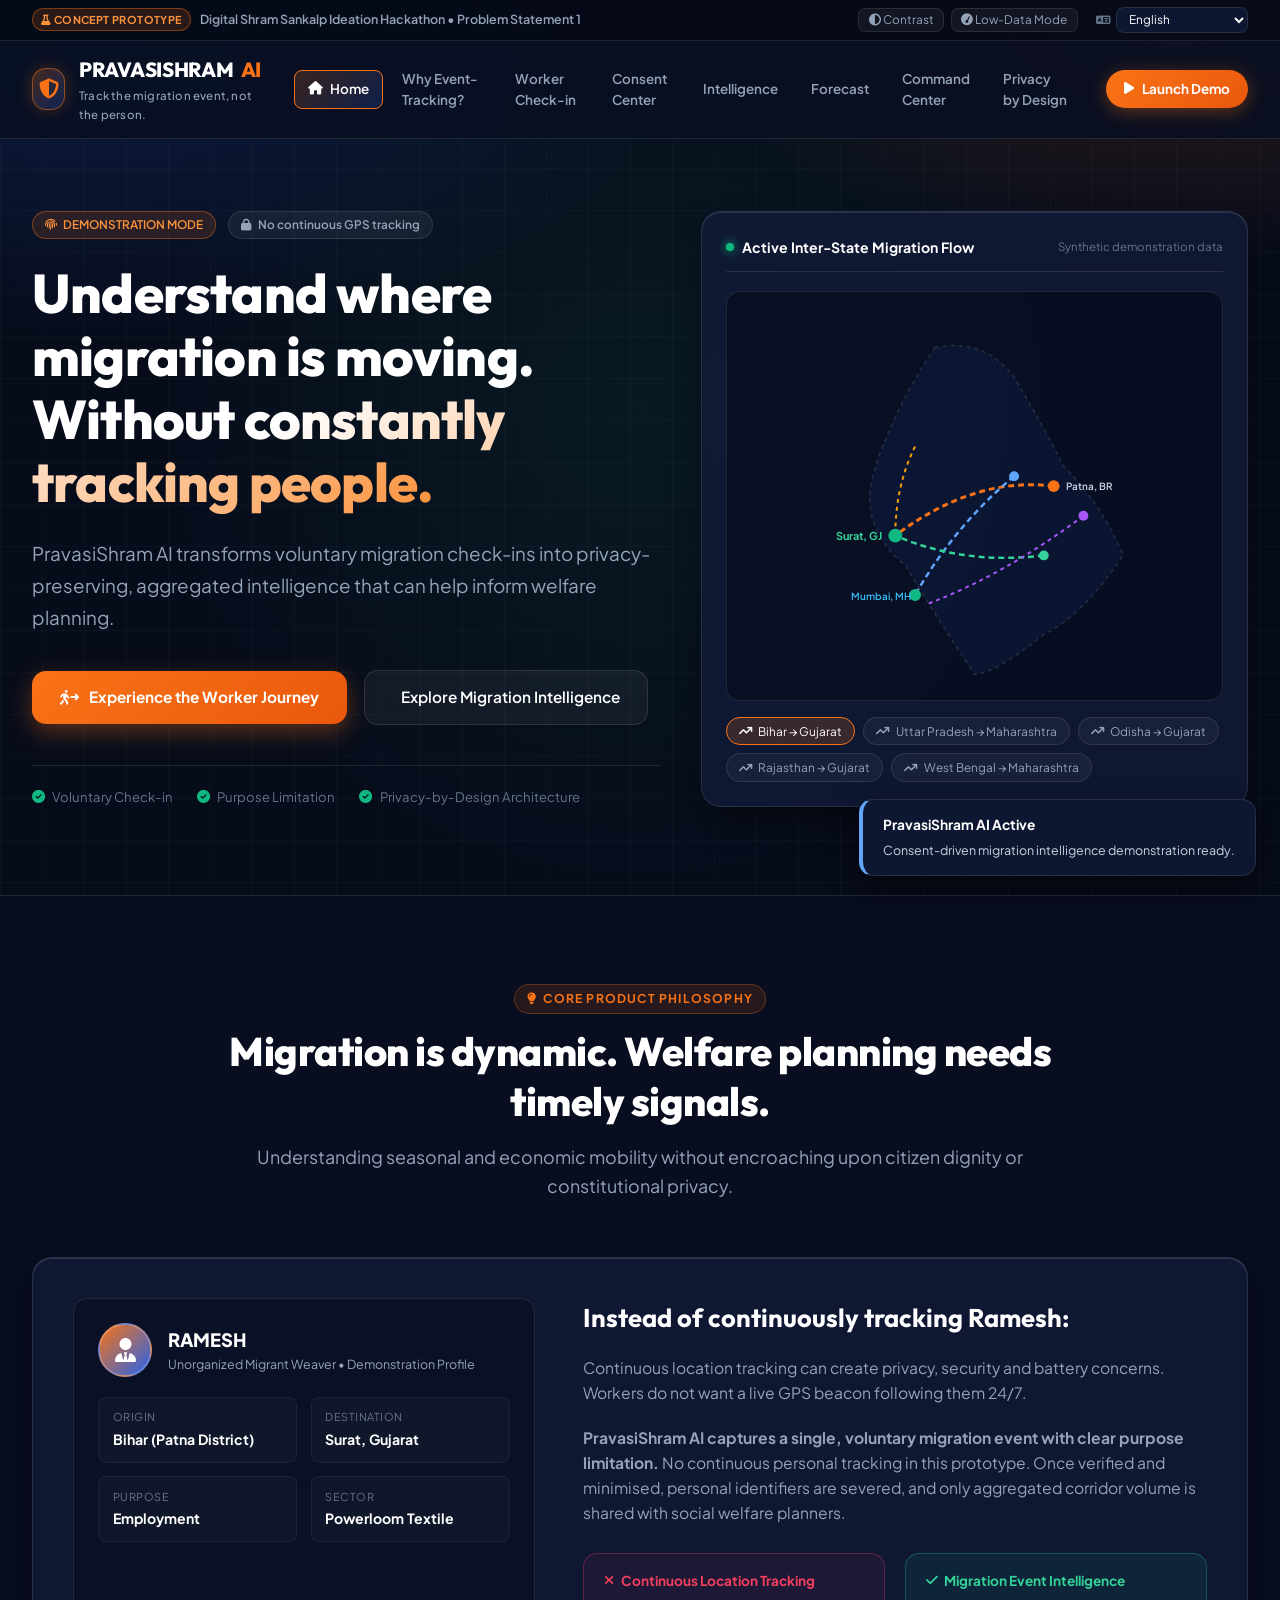
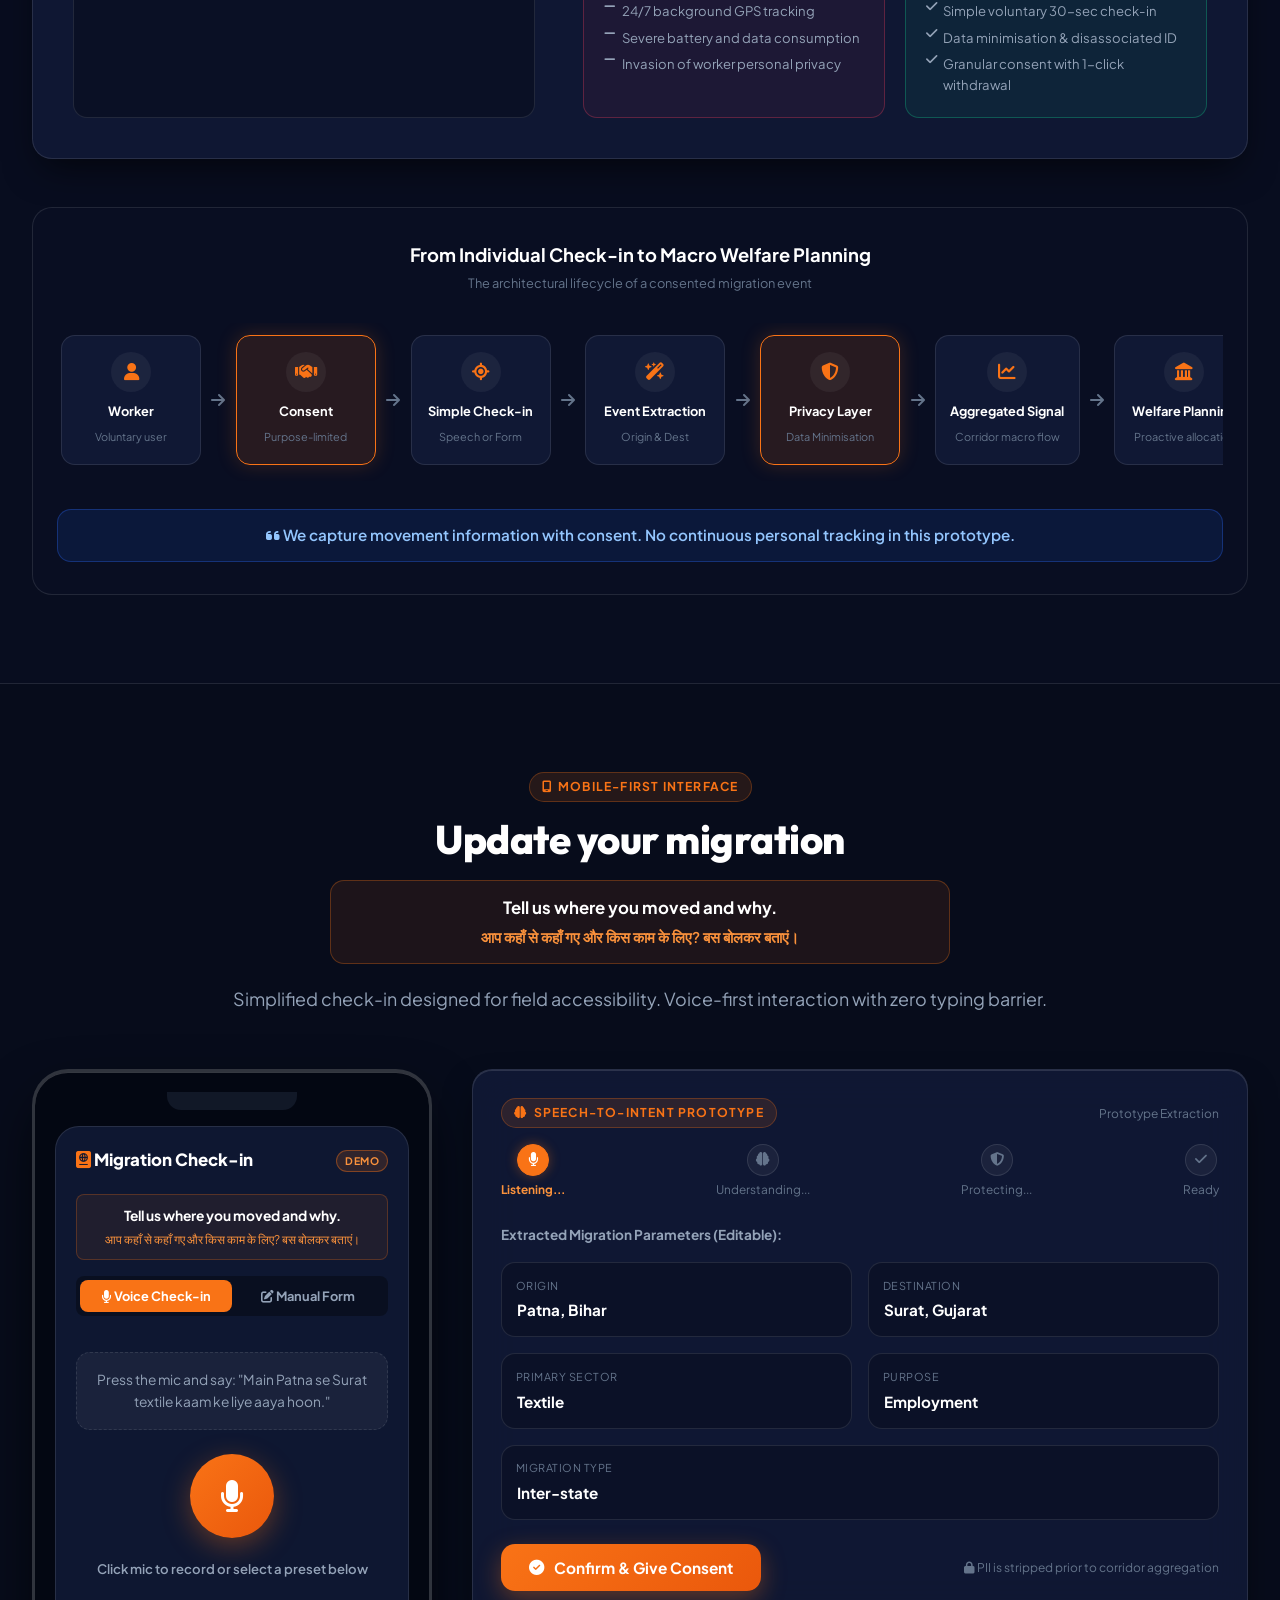
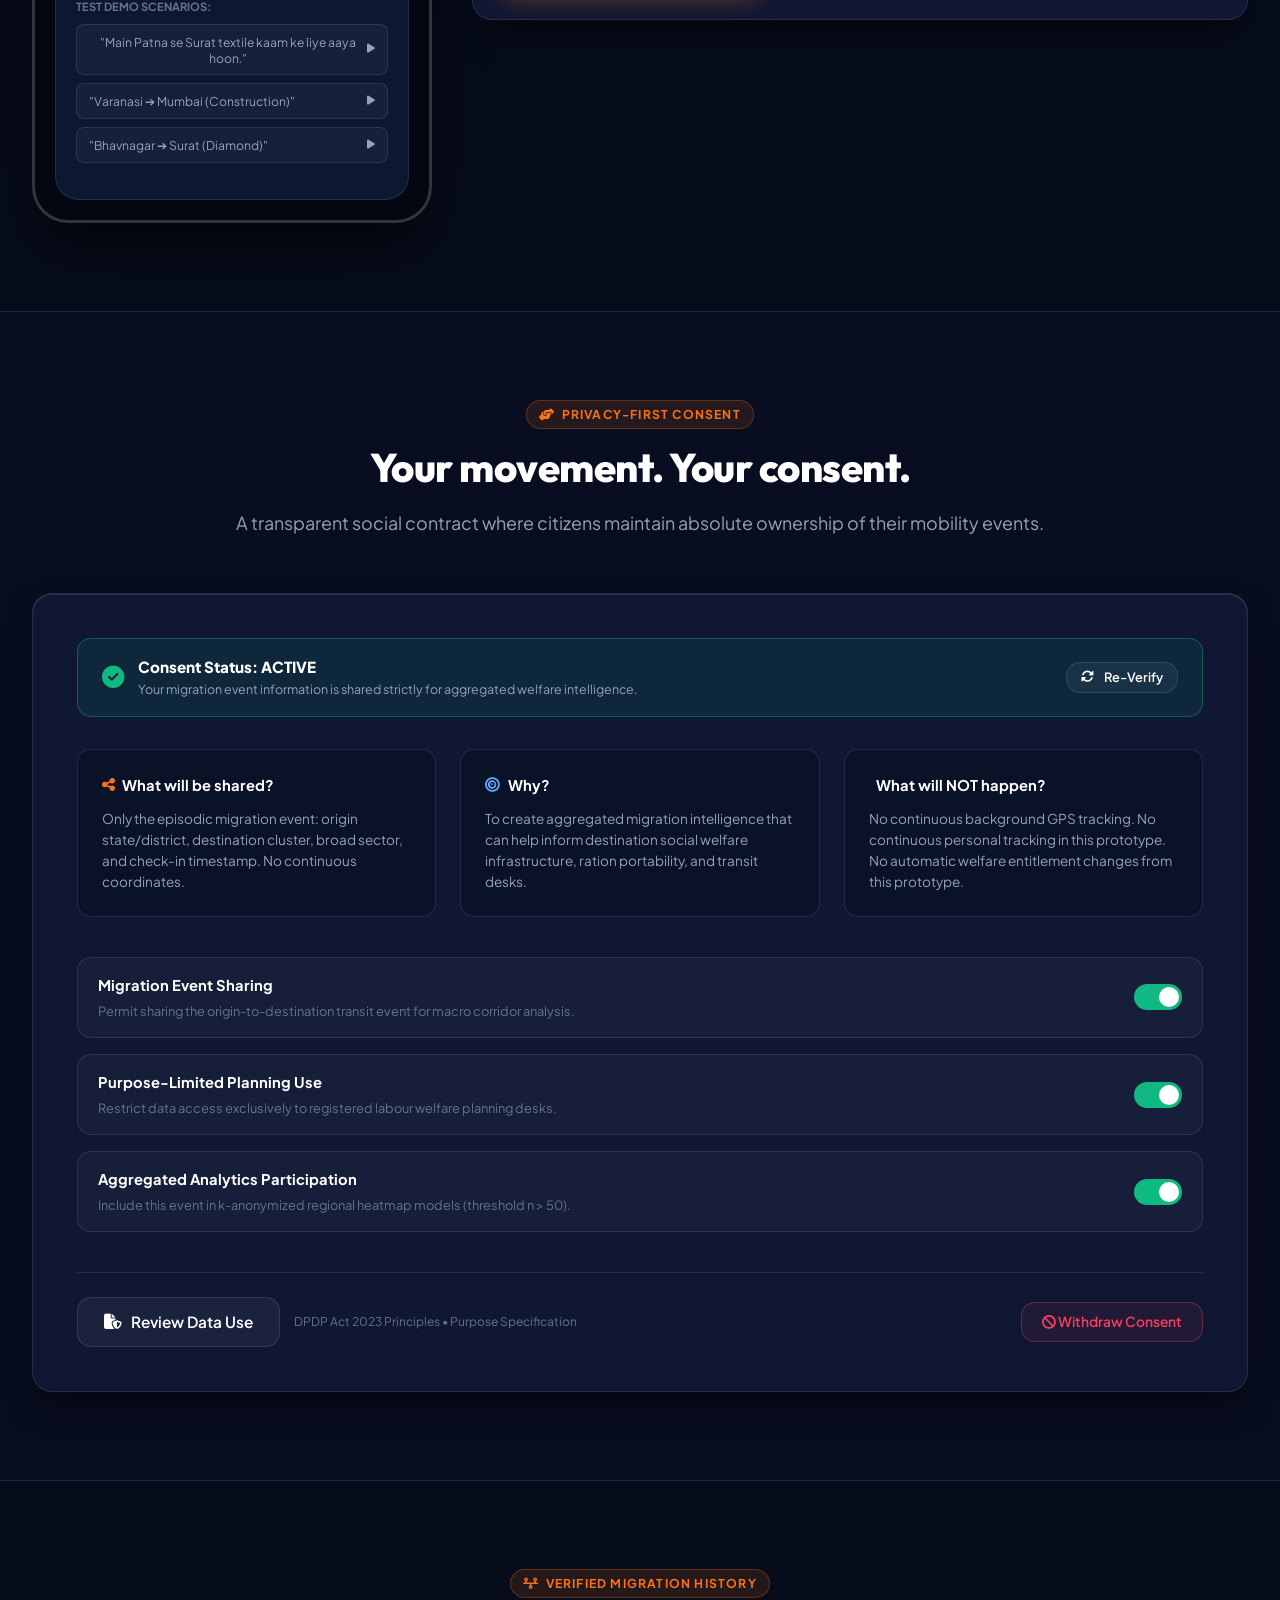
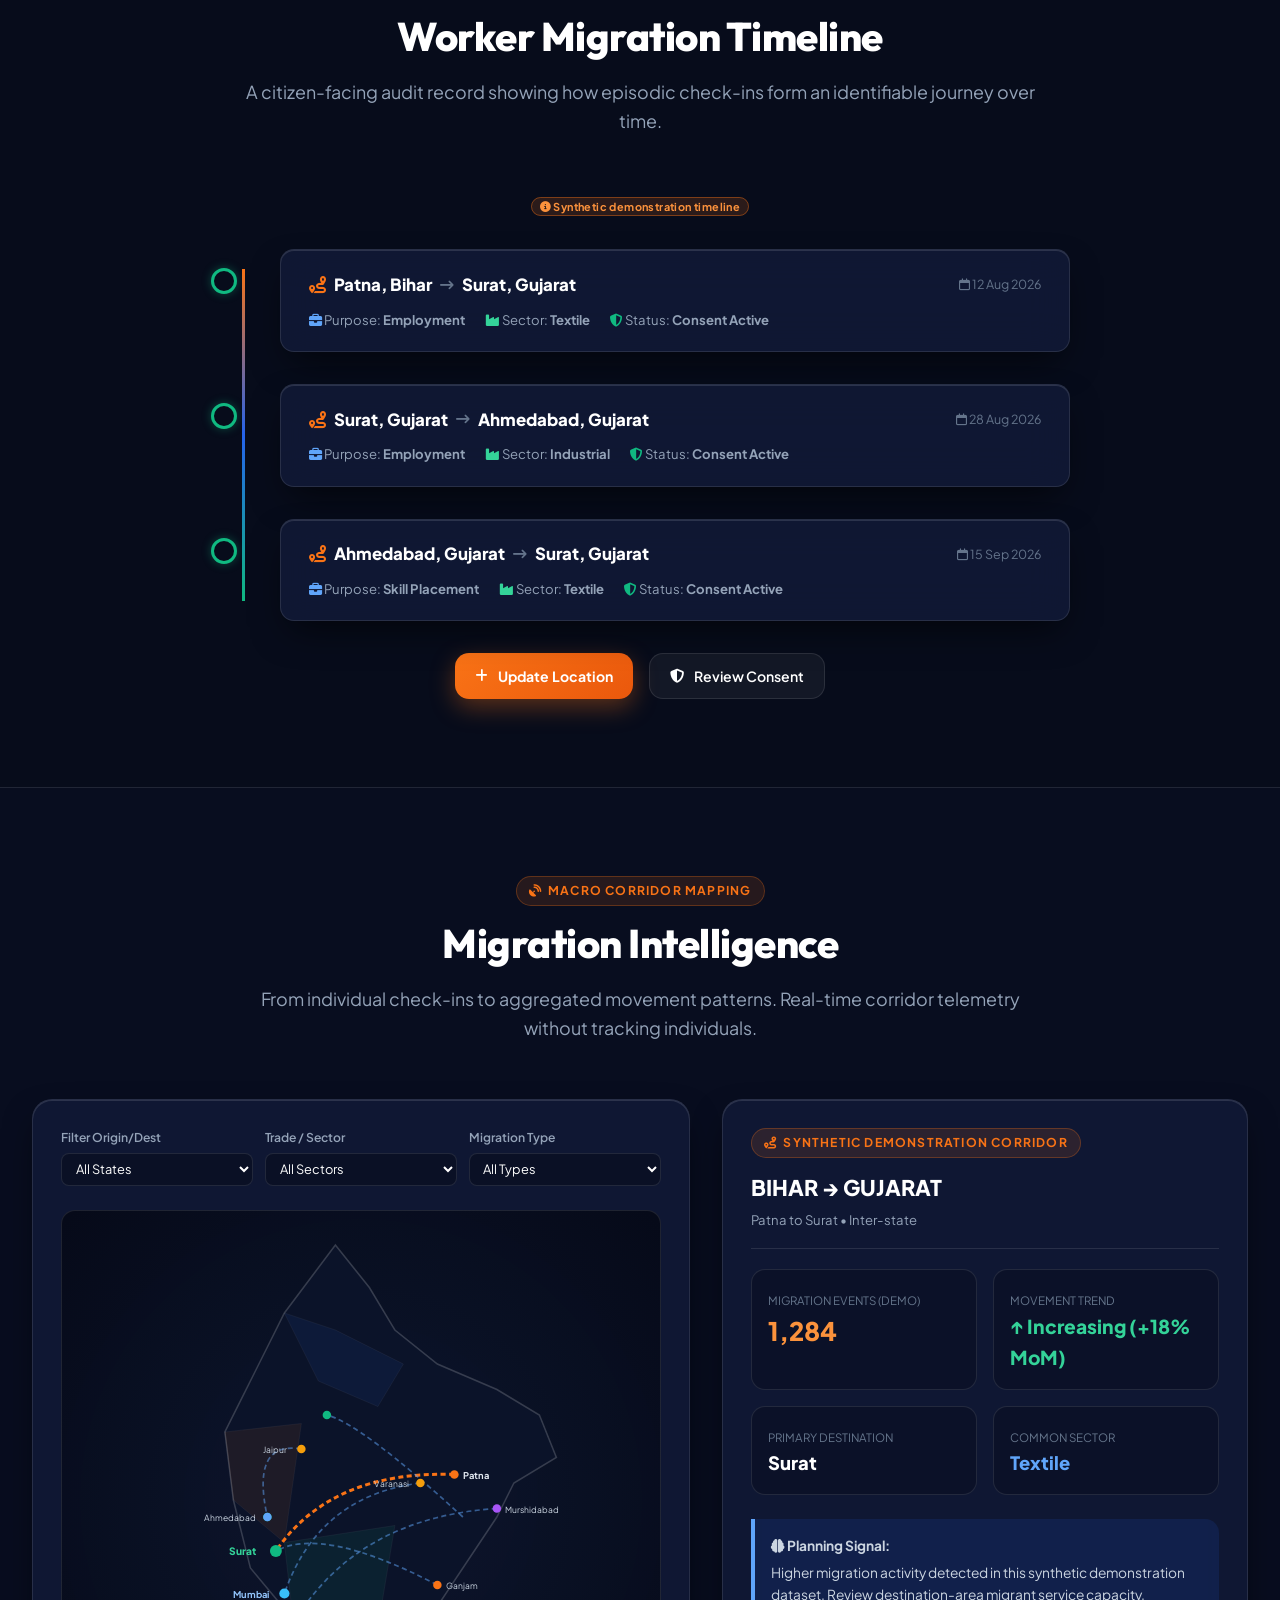
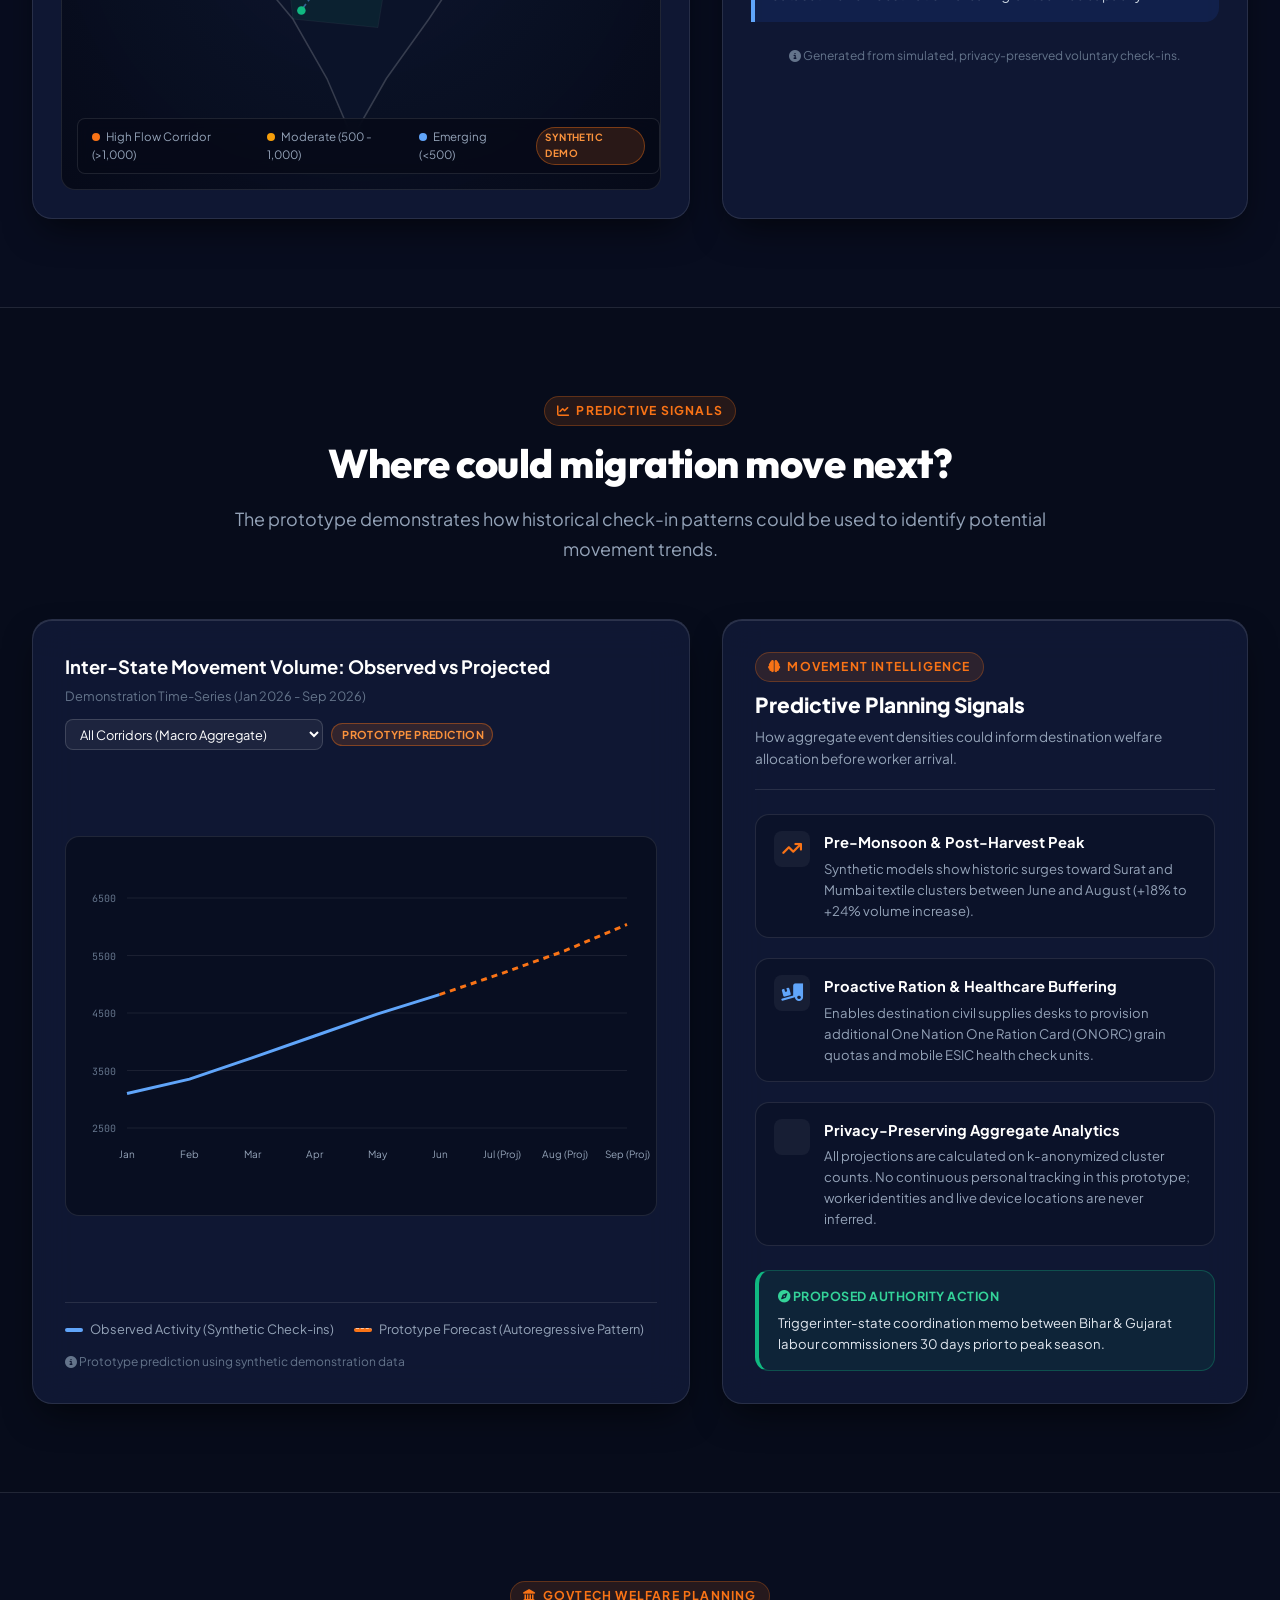
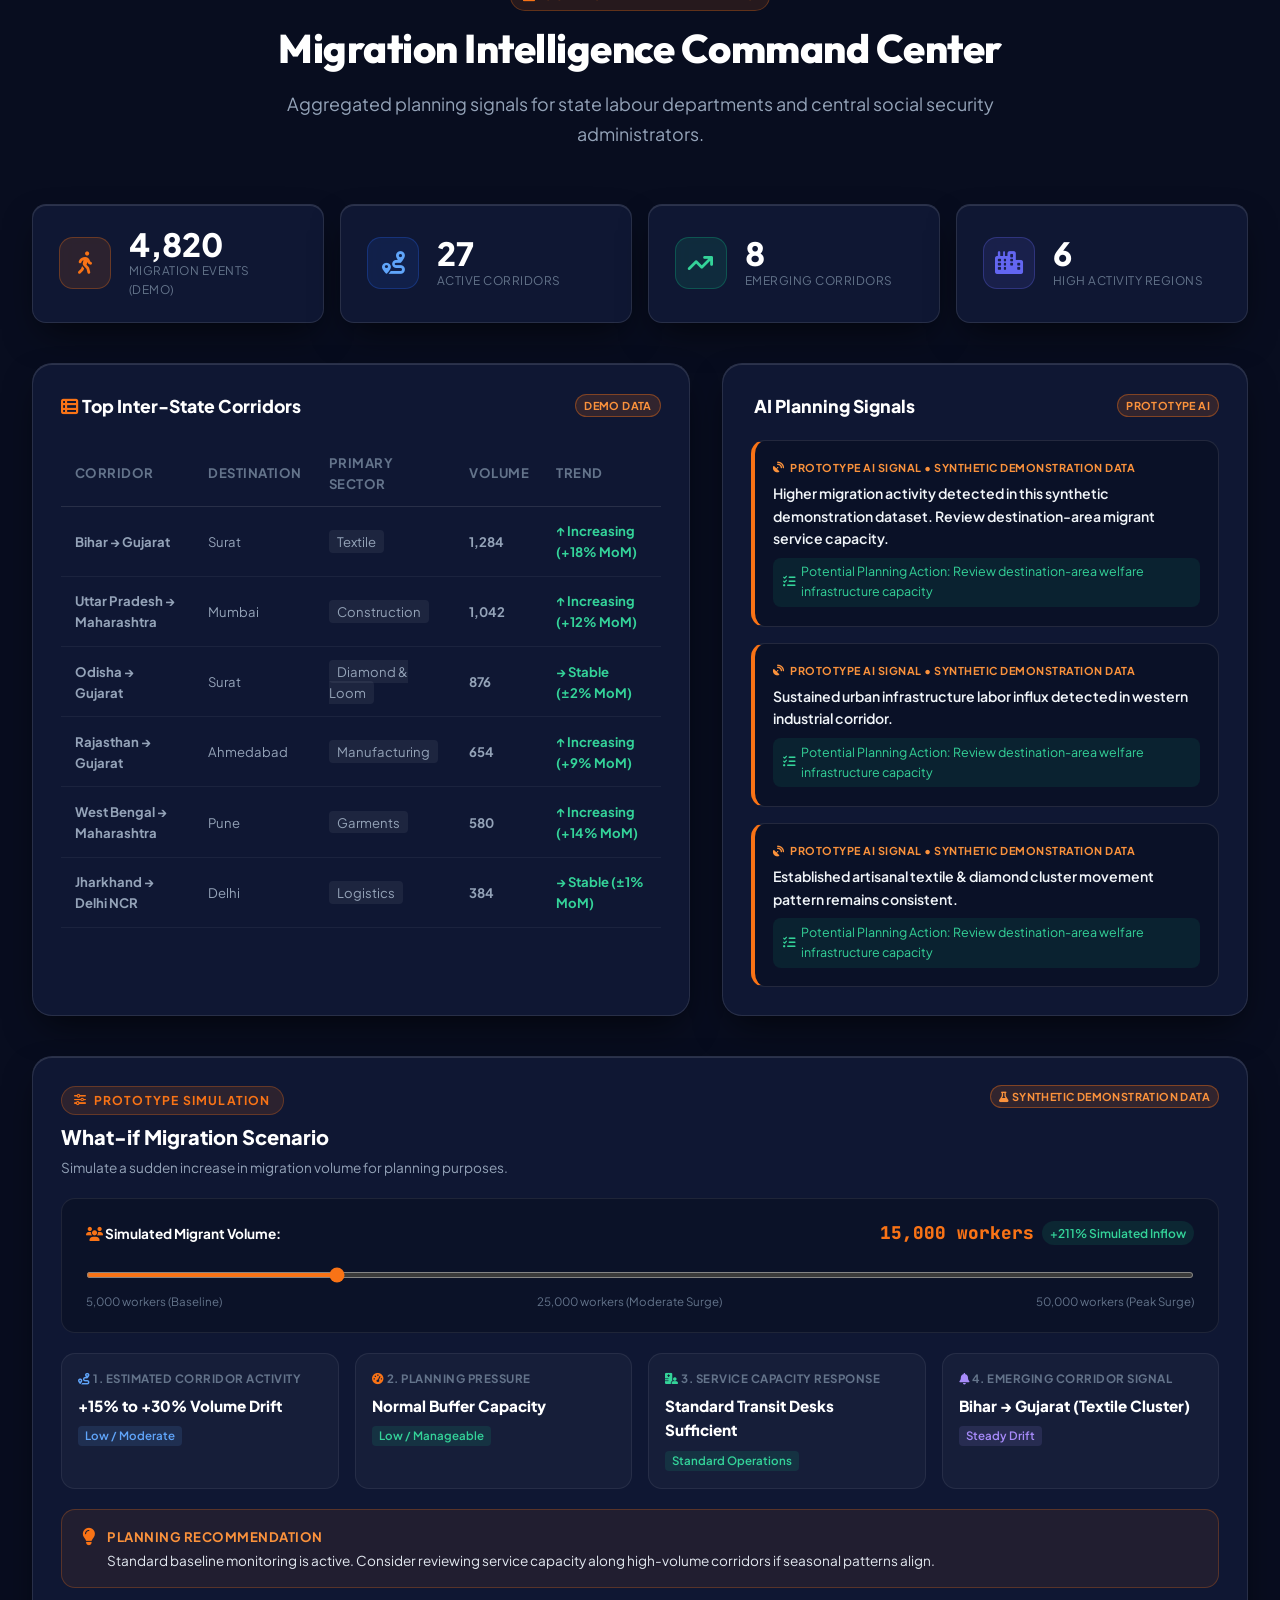
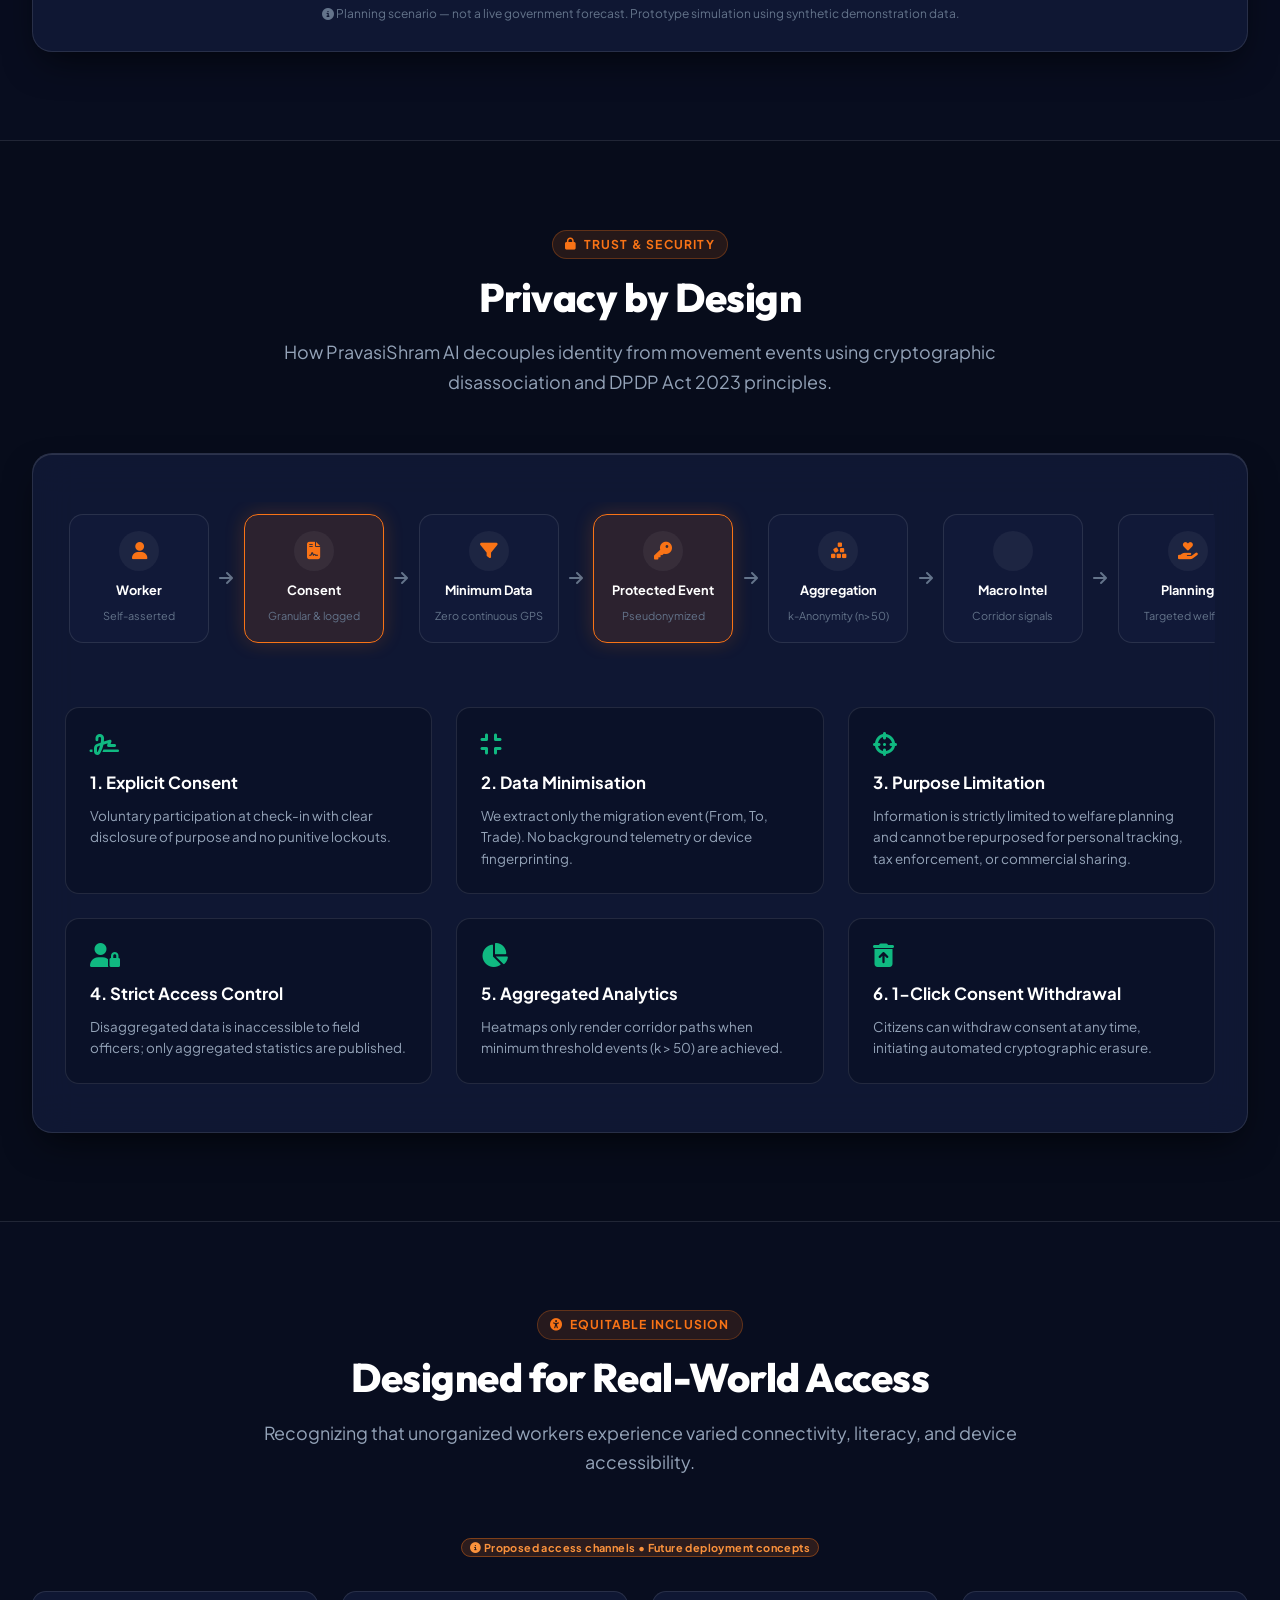
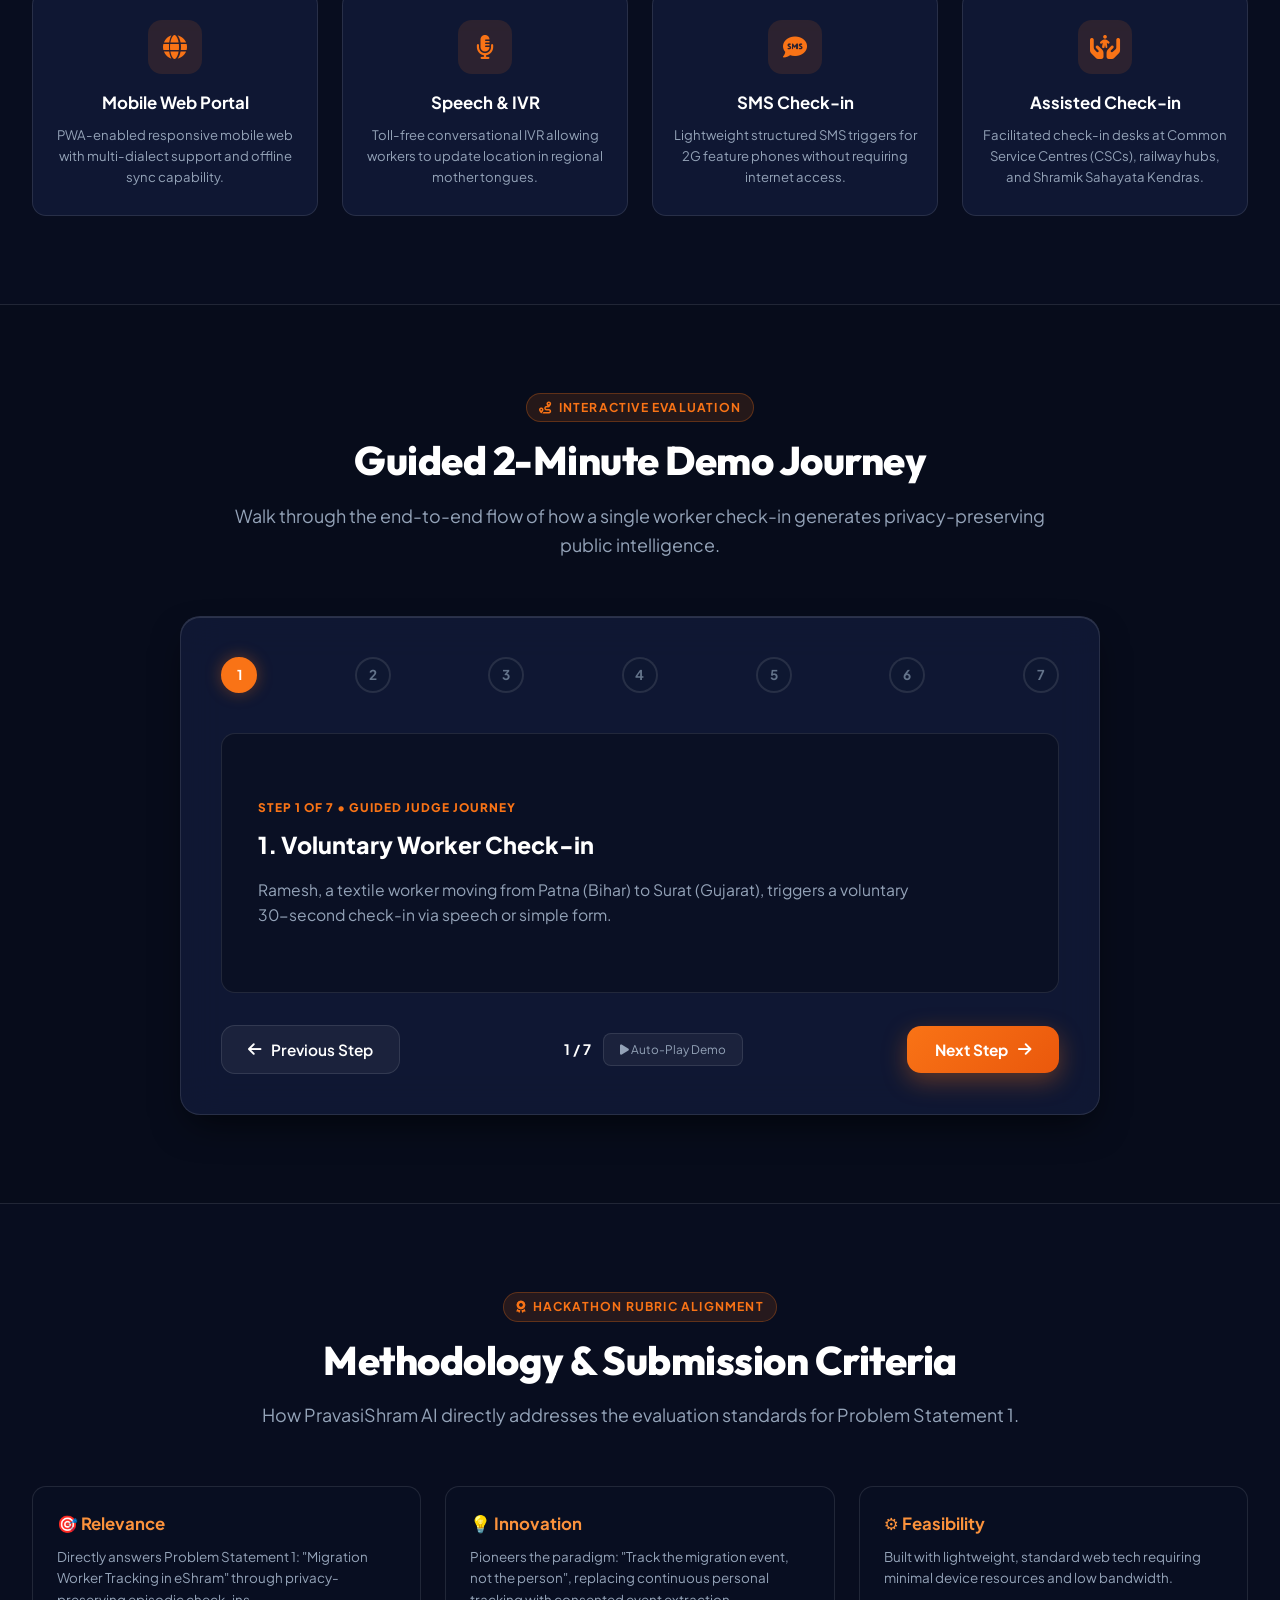
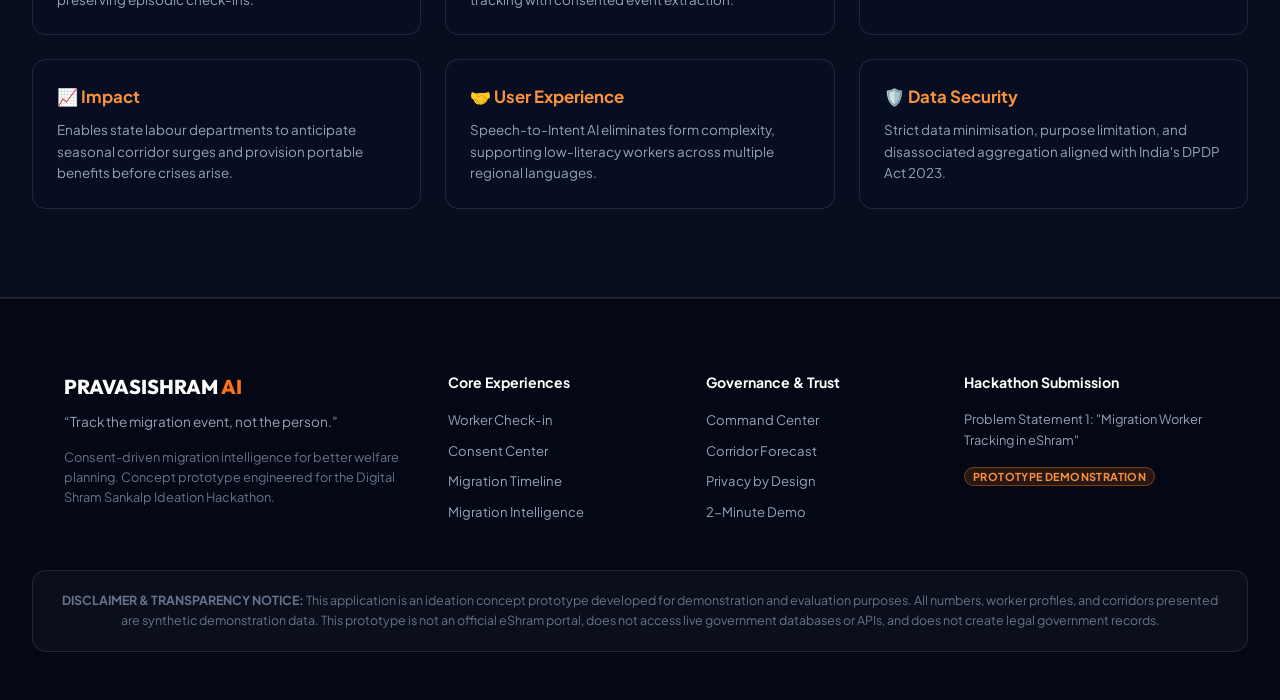
==== commit 55a15222: "Update submission file" ====
--- a/index.html
+++ b/index.html
@@ -71,9 +71,9 @@
         <a href="#privacy" class="nav-item">Privacy by Design</a>
       </nav>
 
-      <div style="display:flex; align-items:center; gap:0.75rem;">
-        <a href="#demo" class="nav-cta-btn"><i class="fa-solid fa-play"></i> Launch Demo</a>
-        <button class="mobile-menu-toggle" id="btnMobileMenu" aria-label="Toggle navigation menu"><i class="fa-solid fa-bars"></i></button>
+      <div class="nav-right-actions">
+        <a href="#demo" class="nav-cta-btn"><i class="fa-solid fa-play"></i> <span class="nav-cta-label">Launch Demo</span></a>
+        <button class="mobile-menu-toggle" id="btnMobileMenu" aria-label="Toggle navigation menu" aria-expanded="false"><i class="fa-solid fa-bars"></i></button>
       </div>
     </div>
   </header>
--- a/css/style.css
+++ b/css/style.css
@@ -111,10 +111,15 @@
 html {
   scroll-behavior: smooth;
   font-size: 16px;
+  overflow-x: hidden;
+  width: 100%;
+  max-width: 100vw;
+  box-sizing: border-box;
 }
 
 body {
   width: 100%;
+  max-width: 100vw;
   min-height: 100vh;
   background-color: var(--bg-main);
   color: var(--text-primary);
@@ -122,6 +127,8 @@
   line-height: 1.6;
   overflow-x: hidden;
   -webkit-font-smoothing: antialiased;
+  box-sizing: border-box;
+  position: relative;
   background-image: 
     radial-gradient(ellipse 70% 50% at 8% 5%, rgba(37, 99, 235, 0.18) 0%, transparent 65%),
     radial-gradient(ellipse 65% 45% at 92% 2%, rgba(249, 115, 22, 0.16) 0%, transparent 60%),
@@ -130,6 +137,13 @@
     linear-gradient(to bottom, rgba(255, 255, 255, 0.025) 1px, transparent 1px);
   background-size: 100% 100%, 100% 100%, 100% 100%, 42px 42px, 42px 42px;
   background-attachment: fixed;
+}
+
+main {
+  width: 100%;
+  max-width: 100vw;
+  overflow-x: hidden;
+  box-sizing: border-box;
 }
 
 a {
@@ -349,6 +363,13 @@
 .nav-cta-btn:hover {
   transform: translateY(-1px);
   box-shadow: 0 6px 22px rgba(249, 115, 22, 0.5);
+}
+
+.nav-right-actions {
+  display: flex;
+  align-items: center;
+  gap: 0.75rem;
+  flex-shrink: 0;
 }
 
 .mobile-menu-toggle {
@@ -795,6 +816,10 @@
   border: 1px solid var(--border-subtle);
   border-radius: var(--radius-lg);
   padding: 2rem 1.5rem;
+  width: 100%;
+  max-width: 100%;
+  box-sizing: border-box;
+  overflow: hidden;
 }
 
 .flow-title-row {
@@ -811,11 +836,17 @@
 .flow-nodes-track {
   display: flex;
   align-items: center;
-  justify-content: space-between;
+  justify-content: flex-start;
   position: relative;
-  gap: 0.5rem;
+  gap: 0.65rem;
   overflow-x: auto;
-  padding: 0.5rem 0;
+  -webkit-overflow-scrolling: touch;
+  padding: 0.75rem 0.25rem 1rem 0.25rem;
+  width: 100%;
+  max-width: 100%;
+  box-sizing: border-box;
+  scrollbar-width: thin;
+  scrollbar-color: var(--saffron) rgba(255, 255, 255, 0.08);
 }
 
 .flow-node {
@@ -2277,7 +2308,26 @@
    RESPONSIVENESS (1440px -> 360px)
 ========================================================= */
 
-/* Desktop Laptops & Medium Screens (1025px - 1280px) */
+/* Ensure zero horizontal overflow and proper box sizing everywhere */
+.content-container {
+  width: 100%;
+  max-width: 1380px;
+  box-sizing: border-box;
+}
+
+.hero-grid > *,
+.story-split > *,
+.worker-exp-layout > *,
+.intel-grid > *,
+.forecast-split-grid > *,
+.command-split-grid > *,
+.whatif-indicators-grid > *,
+.channels-grid > *,
+.footer-top-grid > * {
+  min-width: 0 !important;
+}
+
+/* Desktop Laptops & Medium Screens (1081px - 1280px) */
 @media (max-width: 1280px) {
   .hero-grid {
     grid-template-columns: 1.15fr 1fr;
@@ -2305,7 +2355,7 @@
   }
 }
 
-/* Landscape Tablets & Compact Laptops (961px - 1024px) */
+/* Landscape Tablets & Compact Laptops (769px - 1024px) */
 @media (max-width: 1024px) {
   .content-container {
     padding: 0 1.5rem;
@@ -2316,25 +2366,85 @@
   .apex-top-container {
     padding: 0.4rem 1.5rem;
   }
+  
+  /* Mobile Navigation Drawer Activation */
+  .nav-menu {
+    display: none;
+    position: absolute;
+    top: 100%;
+    left: 0;
+    width: 100%;
+    background: rgba(8, 14, 32, 0.98);
+    backdrop-filter: blur(20px);
+    -webkit-backdrop-filter: blur(20px);
+    border-bottom: 1px solid var(--border-subtle);
+    padding: 1rem 1.5rem;
+    flex-direction: column;
+    align-items: stretch;
+    gap: 0.45rem;
+    box-shadow: 0 20px 40px rgba(0, 0, 0, 0.85);
+    z-index: 1500;
+    box-sizing: border-box;
+  }
+  .nav-menu.open {
+    display: flex;
+    animation: navMenuSlideDown 0.22s cubic-bezier(0.4, 0, 0.2, 1) forwards;
+  }
+  .nav-item {
+    padding: 0.75rem 1rem;
+    font-size: 0.92rem;
+    border-radius: var(--radius-sm);
+    background: rgba(255, 255, 255, 0.03);
+    border: 1px solid transparent;
+  }
+  .nav-item:hover, .nav-item.active {
+    background: rgba(249, 115, 22, 0.15);
+    border-color: rgba(249, 115, 22, 0.35);
+    color: #fff;
+  }
+  .mobile-menu-toggle {
+    display: flex;
+    align-items: center;
+    justify-content: center;
+    width: 40px;
+    height: 40px;
+    background: rgba(255, 255, 255, 0.06);
+    border: 1px solid var(--border-subtle);
+    border-radius: var(--radius-sm);
+    color: #fff;
+    font-size: 1.15rem;
+    cursor: pointer;
+    transition: var(--transition-fast);
+  }
+  .mobile-menu-toggle:hover {
+    background: rgba(249, 115, 22, 0.2);
+    border-color: var(--saffron);
+  }
+
+  /* Layout Reflow */
   .hero-grid {
-    grid-template-columns: 1.1fr 1fr;
+    grid-template-columns: 1fr;
+    gap: 2.5rem;
+  }
+  .story-split {
+    grid-template-columns: 1fr;
     gap: 2rem;
   }
   .worker-exp-layout {
-    grid-template-columns: 370px 1fr;
+    grid-template-columns: 1fr;
+    gap: 2.5rem;
+  }
+  .phone-mockup-frame {
+    max-width: 440px;
+    margin: 0 auto;
+  }
+  .intel-grid {
+    grid-template-columns: 1fr;
     gap: 2rem;
   }
-  .story-split {
-    grid-template-columns: 1fr 1.2fr;
+  .forecast-split-grid {
+    grid-template-columns: 1fr;
     gap: 2rem;
-  }
-  .intel-grid {
-    grid-template-columns: 1.15fr 1fr;
-    gap: 1.75rem;
-  }
-  .forecast-split-grid {
-    grid-template-columns: 1.15fr 1fr;
-    gap: 1.75rem;
   }
   .command-split-grid {
     grid-template-columns: 1fr;
@@ -2343,40 +2453,6 @@
   .command-kpi-grid {
     grid-template-columns: repeat(2, 1fr);
     gap: 1.25rem;
-  }
-}
-
-/* Portrait Tablets & Large Phones (769px - 960px) */
-@media (max-width: 960px) {
-  .nav-menu {
-    display: none;
-  }
-  .mobile-menu-toggle {
-    display: block;
-  }
-  .hero-grid {
-    grid-template-columns: 1fr;
-    gap: 2.5rem;
-  }
-  .story-split {
-    grid-template-columns: 1fr;
-    gap: 2rem;
-  }
-  .worker-exp-layout {
-    grid-template-columns: 1fr;
-    gap: 2.5rem;
-  }
-  .phone-mockup-frame {
-    max-width: 440px;
-    margin: 0 auto;
-  }
-  .intel-grid {
-    grid-template-columns: 1fr;
-    gap: 2rem;
-  }
-  .forecast-split-grid {
-    grid-template-columns: 1fr;
-    gap: 2rem;
   }
   .consent-qa-grid {
     grid-template-columns: 1fr;
@@ -2394,22 +2470,32 @@
   }
 }
 
-/* Phablets & Mobile Viewports (481px - 768px) */
+@keyframes navMenuSlideDown {
+  from { opacity: 0; transform: translateY(-8px); }
+  to { opacity: 1; transform: translateY(0); }
+}
+
+/* Portrait Tablets & Large Phones (481px - 768px) */
 @media (max-width: 768px) {
   .section-title {
-    font-size: 2rem;
+    font-size: clamp(1.85rem, 4.5vw, 2.25rem);
   }
   .hero-headline {
-    font-size: 2.4rem;
+    font-size: clamp(2rem, 5vw, 2.75rem);
   }
   .section-subtitle {
     font-size: 1.02rem;
   }
   .section-wrap {
-    padding: 4rem 0;
+    padding: 3.75rem 0;
   }
   .hero-section {
-    padding: 3.5rem 0 4.5rem 0;
+    padding: 3rem 0 4rem 0;
+  }
+  .apex-top-container {
+    flex-direction: column;
+    align-items: flex-start;
+    gap: 0.5rem;
   }
   .command-kpi-grid {
     grid-template-columns: repeat(2, 1fr);
@@ -2424,12 +2510,13 @@
   }
   .map-filters-bar {
     grid-template-columns: 1fr;
+    gap: 0.65rem;
   }
   .map-viewport-frame {
-    height: 460px;
+    height: 440px;
   }
   .chart-viewport-frame {
-    height: 320px;
+    height: 300px;
   }
   .arch-principles-grid {
     grid-template-columns: 1fr;
@@ -2441,105 +2528,364 @@
     grid-template-columns: 1fr;
     gap: 2rem;
   }
-}
-
-/* Compact Mobile Devices (360px - 480px) */
+  .timeline-event-card {
+    margin-left: 50px;
+    padding: 1.15rem;
+  }
+  .timeline-node-dot {
+    left: -50px;
+    width: 22px;
+    height: 22px;
+  }
+  .timeline-track-line {
+    left: 21px;
+  }
+}
+
+/* Mobile Devices (360px - 480px) */
 @media (max-width: 480px) {
-  html, body {
+  html, body, main {
     overflow-x: hidden;
     width: 100%;
+    max-width: 100vw;
+    box-sizing: border-box;
   }
   .content-container {
-    padding: 0 1rem;
+    padding: 0 0.85rem;
   }
   .navbar-container {
-    padding: 0.65rem 1rem;
+    padding: 0.55rem 0.85rem;
+    gap: 0.5rem;
+    display: flex;
+    justify-content: space-between;
+    align-items: center;
+  }
+  .brand-tagline {
+    display: none !important;
+  }
+  .brand-title {
+    font-size: 1.12rem;
+    gap: 0.35rem;
+  }
+  .brand-symbol {
+    width: 36px;
+    height: 36px;
+    font-size: 1.05rem;
+    border-radius: var(--radius-sm);
+  }
+  .nav-right-actions {
+    display: flex;
+    align-items: center;
+    gap: 0.45rem;
+    flex-shrink: 0;
+  }
+  .nav-cta-label {
+    display: none;
+  }
+  .nav-cta-btn {
+    padding: 0.45rem 0.75rem;
+    font-size: 0.8rem;
+    gap: 0.35rem;
+  }
+  .mobile-menu-toggle {
+    width: 38px;
+    height: 38px;
+    font-size: 1.05rem;
   }
   .apex-top-container {
-    padding: 0.4rem 1rem;
-  }
+    padding: 0.35rem 0.85rem;
+  }
+  .apex-left-badge span:last-child {
+    display: none;
+  }
+  .apex-top-container {
+    flex-direction: row;
+    justify-content: space-between;
+    align-items: center;
+  }
+  .tool-btn {
+    padding: 0.2rem 0.45rem;
+    font-size: 0.7rem;
+  }
+
+  /* Hero Section */
   .section-wrap {
-    padding: 3.25rem 0;
+    padding: 2.75rem 0;
   }
   .hero-section {
-    padding: 2.5rem 0 3.5rem 0;
+    padding: 2.25rem 0 3rem 0;
   }
   .hero-headline {
-    font-size: 1.85rem;
-    line-height: 1.2;
-    margin-bottom: 1.1rem;
+    font-size: clamp(1.8rem, 7vw, 2.2rem);
+    line-height: 1.22;
+    margin-bottom: 1rem;
+    letter-spacing: -0.5px;
   }
   .hero-subtext {
-    font-size: 0.98rem;
+    font-size: 0.95rem;
     line-height: 1.55;
-    margin-bottom: 1.75rem;
+    margin-bottom: 1.6rem;
   }
   .hero-cta-group {
     flex-direction: column;
     width: 100%;
     gap: 0.75rem;
-    margin-bottom: 2rem;
+    margin-bottom: 1.75rem;
   }
   .btn-primary, .btn-secondary {
     width: 100%;
+    min-height: 48px;
     justify-content: center;
     padding: 0.85rem 1.25rem;
     font-size: 0.92rem;
-  }
-  .command-kpi-grid {
-    grid-template-columns: 1fr;
-    gap: 0.85rem;
-  }
+    box-sizing: border-box;
+  }
+  .hero-trust-strip {
+    flex-direction: column;
+    align-items: flex-start;
+    gap: 0.65rem;
+    padding-top: 1rem;
+  }
+  .hero-visual-frame {
+    padding: 1rem 0.85rem;
+  }
+  .hero-map-svg-wrap {
+    height: 300px;
+  }
+
+  /* Worker Experience & Mockup */
   .phone-mockup-frame {
     border-width: 2px;
     border-radius: 24px;
-    padding: 0.85rem;
+    padding: 0.65rem;
     max-width: 100%;
+    box-sizing: border-box;
+  }
+  .phone-notch {
+    width: 90px;
+    height: 14px;
+    margin-bottom: 0.65rem;
   }
   .phone-screen {
     border-radius: 16px;
-    padding: 0.85rem;
+    padding: 0.85rem 0.65rem;
     min-height: auto;
   }
+  .pipeline-stepper {
+    gap: 0.2rem;
+    margin-bottom: 1.2rem;
+  }
+  .p-step {
+    font-size: 0.68rem;
+    gap: 0.2rem;
+  }
+  .p-circle {
+    width: 28px;
+    height: 28px;
+    font-size: 0.75rem;
+  }
+  .big-mic-button {
+    width: 76px;
+    height: 76px;
+    font-size: 1.75rem;
+  }
+  .qvc-btn {
+    padding: 0.6rem 0.65rem;
+    font-size: 0.74rem;
+    word-break: break-word;
+  }
+  #voiceTranscriptContainer {
+    padding: 0.75rem !important;
+    word-break: break-word;
+  }
+  .extracted-entity-card {
+    padding: 0.65rem 0.75rem;
+  }
+
+  /* Cards & Shared Content */
   .story-card-glass {
-    padding: 1.35rem 1rem;
+    padding: 1.25rem 0.85rem;
   }
   .consent-center-card {
-    padding: 1.35rem 1rem;
+    padding: 1.25rem 0.85rem;
   }
   .privacy-arch-container {
-    padding: 1.5rem 1rem;
+    padding: 1.25rem 0.85rem;
   }
   .demo-wizard-card {
-    padding: 1.35rem 1rem;
+    padding: 1.25rem 0.85rem;
   }
   .forecast-chart-card,
   .forecast-insights-card {
-    padding: 1.35rem 1rem;
+    padding: 1.25rem 0.85rem;
   }
   .command-panel-card {
     padding: 1.25rem 0.85rem;
   }
+  .map-control-card,
+  .corridor-drawer-card {
+    padding: 1.25rem 0.85rem;
+  }
+
+  /* Consent Center */
+  .consent-status-banner {
+    flex-direction: column;
+    align-items: flex-start;
+    gap: 0.85rem;
+    padding: 1rem 0.85rem;
+  }
+  .csb-right, .csb-right button {
+    width: 100%;
+    justify-content: center;
+  }
+  .consent-toggle-item {
+    padding: 0.85rem 0.75rem;
+    gap: 0.75rem;
+  }
+  .consent-actions-row {
+    flex-direction: column;
+    gap: 0.75rem;
+  }
+  .btn-withdraw, .btn-review-use {
+    width: 100%;
+    justify-content: center;
+    min-height: 44px;
+  }
+
+  /* Timeline */
+  .timeline-event-card {
+    margin-left: 42px;
+    padding: 0.95rem 0.85rem;
+  }
+  .timeline-node-dot {
+    left: -42px;
+    width: 20px;
+    height: 20px;
+  }
+  .timeline-track-line {
+    left: 18px;
+  }
+  .tec-header {
+    flex-direction: column;
+    align-items: flex-start;
+    gap: 0.35rem;
+  }
+  .tec-route {
+    font-size: 0.95rem;
+    word-break: break-word;
+  }
+
+  /* Map & Analytics */
+  .map-viewport-frame {
+    height: 380px;
+  }
+  .map-legend-overlay {
+    position: static;
+    margin-top: 0.75rem;
+    flex-wrap: wrap;
+    gap: 0.5rem;
+  }
+  .cdc-stats-grid {
+    grid-template-columns: 1fr;
+    gap: 0.65rem;
+  }
+
+  /* Forecast Section */
+  .chart-viewport-frame {
+    height: 250px;
+    padding: 0.5rem;
+  }
+  .fcc-header {
+    flex-direction: column;
+    align-items: flex-start;
+    gap: 0.65rem;
+  }
+  .fcc-controls, .fcc-controls select {
+    width: 100%;
+  }
+  .fcc-legend-row {
+    flex-direction: column;
+    align-items: flex-start;
+    gap: 0.65rem;
+  }
+  .fcc-legend-items {
+    gap: 0.75rem;
+  }
+
+  /* Command Center & What-if Simulator */
+  .command-kpi-grid {
+    grid-template-columns: 1fr;
+    gap: 0.75rem;
+  }
+  .data-table-wrap {
+    overflow-x: auto;
+    -webkit-overflow-scrolling: touch;
+    width: 100%;
+    display: block;
+    border-radius: var(--radius-sm);
+  }
+  .corridor-table {
+    min-width: 500px;
+    font-size: 0.78rem;
+  }
+  .corridor-table th, .corridor-table td {
+    padding: 0.65rem 0.6rem;
+  }
+  .ai-signal-card {
+    padding: 0.95rem 0.85rem;
+  }
+
   .whatif-slider-wrap {
     padding: 1rem 0.85rem !important;
   }
-  .map-viewport-frame {
-    height: 380px;
-  }
-  .chart-viewport-frame {
-    height: 260px;
-  }
-  .timeline-event-card {
-    margin-left: 45px;
-    padding: 1rem;
-  }
-  .timeline-node-dot {
-    left: -45px;
-    width: 20px;
-    height: 20px;
-  }
-  .timeline-track-line {
-    left: 19px;
+  .whatif-indicators-grid {
+    grid-template-columns: 1fr !important;
+    gap: 0.65rem !important;
+  }
+  .whatif-indicator-box {
+    padding: 0.85rem !important;
+  }
+  #whatIfVolumeSlider {
+    -webkit-appearance: none;
+    appearance: none;
+    width: 100%;
+    height: 12px;
+    border-radius: 6px;
+    background: rgba(255, 255, 255, 0.18);
+    outline: none;
+    cursor: pointer;
+    margin: 0.85rem 0;
+    touch-action: pan-y;
+  }
+  #whatIfVolumeSlider::-webkit-slider-thumb {
+    -webkit-appearance: none;
+    appearance: none;
+    width: 28px;
+    height: 28px;
+    border-radius: 50%;
+    background: var(--saffron);
+    cursor: pointer;
+    box-shadow: 0 0 14px var(--saffron-glow);
+    border: 2px solid #fff;
+    transition: transform 0.15s ease;
+  }
+  #whatIfVolumeSlider::-webkit-slider-thumb:active {
+    transform: scale(1.15);
+  }
+  #whatIfVolumeSlider::-moz-range-thumb {
+    width: 28px;
+    height: 28px;
+    border-radius: 50%;
+    background: var(--saffron);
+    cursor: pointer;
+    box-shadow: 0 0 14px var(--saffron-glow);
+    border: 2px solid #fff;
+  }
+
+  /* Architecture & Flow Track */
+  .flow-diagram-container {
+    padding: 1.25rem 0.75rem;
+    overflow: hidden;
   }
   .flow-node {
     min-width: 120px;
@@ -2547,23 +2893,112 @@
   }
   .flow-nodes-track {
     overflow-x: auto;
-    padding-bottom: 0.5rem;
-  }
+    -webkit-overflow-scrolling: touch;
+    padding-bottom: 0.75rem;
+  }
+
+  /* Demo Wizard */
   .demo-progress-bar {
     overflow-x: auto;
     padding-bottom: 0.5rem;
-  }
-  .data-table-wrap {
-    overflow-x: auto;
-    -webkit-overflow-scrolling: touch;
-  }
+    gap: 0.35rem;
+  }
+  .dp-step-node {
+    width: 30px;
+    height: 30px;
+    font-size: 0.75rem;
+    flex-shrink: 0;
+  }
+  .demo-stage-screen {
+    padding: 1.5rem 1rem;
+    min-height: 220px;
+  }
+  .demo-nav-controls {
+    flex-direction: column;
+    gap: 0.65rem;
+    width: 100%;
+  }
+  .demo-nav-controls button {
+    width: 100%;
+    justify-content: center;
+  }
+
+  /* Footer & Modals */
   .master-footer {
-    padding: 3rem 0 2rem 0;
+    padding: 2.75rem 0 2rem 0;
   }
   .footer-top-grid {
-    padding: 0 1rem;
+    padding: 0 0.85rem;
+    gap: 2rem;
   }
   .footer-disclaimer-box {
-    margin: 0 1rem;
-  }
-}
+    margin: 0 0.85rem;
+    font-size: 0.74rem;
+    padding: 1rem 0.85rem;
+  }
+  .modal-backdrop {
+    padding: 0.75rem;
+  }
+  .modal-dialog {
+    padding: 1.25rem 0.85rem;
+    max-width: 100%;
+  }
+  .modal-dialog div[style*="justify-content: flex-end"],
+  .modal-dialog div[style*="justify-content:flex-end"] {
+    flex-direction: column !important;
+    gap: 0.5rem !important;
+  }
+  .modal-dialog button {
+    width: 100% !important;
+    justify-content: center !important;
+  }
+  .toast-container {
+    right: 12px;
+    left: 12px;
+    bottom: 16px;
+    align-items: center;
+    max-width: calc(100vw - 24px);
+  }
+  .toast-item {
+    width: 100%;
+    min-width: auto;
+    font-size: 0.82rem;
+  }
+}
+
+/* Ultra-Compact Mobile Devices (360px and below) */
+@media (max-width: 360px) {
+  .content-container {
+    padding: 0 0.65rem;
+  }
+  .navbar-container {
+    padding: 0.5rem 0.65rem;
+  }
+  .hero-headline {
+    font-size: 1.65rem;
+  }
+  .brand-title {
+    font-size: 1.05rem;
+  }
+  .nav-cta-label {
+    display: none;
+  }
+  .nav-cta-btn {
+    padding: 0.45rem 0.65rem;
+  }
+  .dp-step-node {
+    width: 26px;
+    height: 26px;
+    font-size: 0.7rem;
+  }
+  .phone-mockup-frame {
+    padding: 0.45rem;
+  }
+  .phone-screen {
+    padding: 0.65rem 0.45rem;
+  }
+  .flow-node {
+    min-width: 110px;
+  }
+}
+
